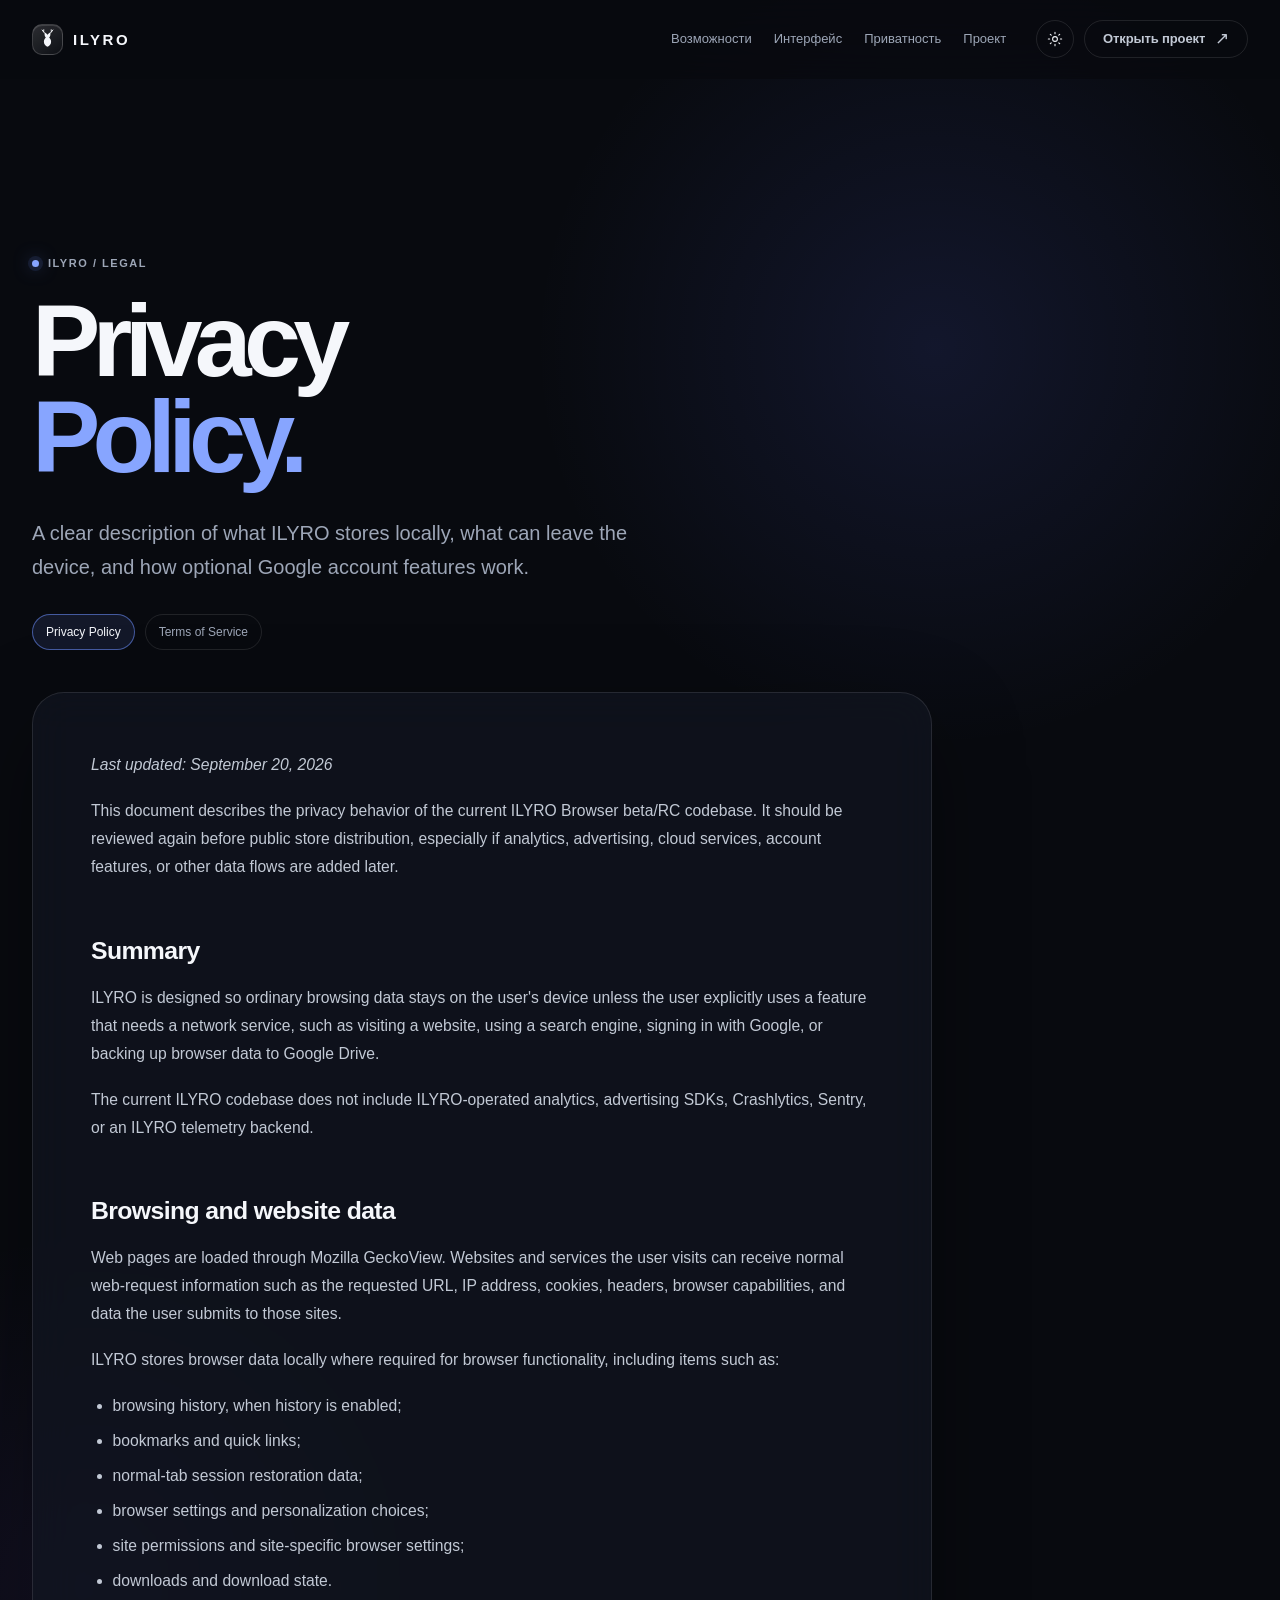
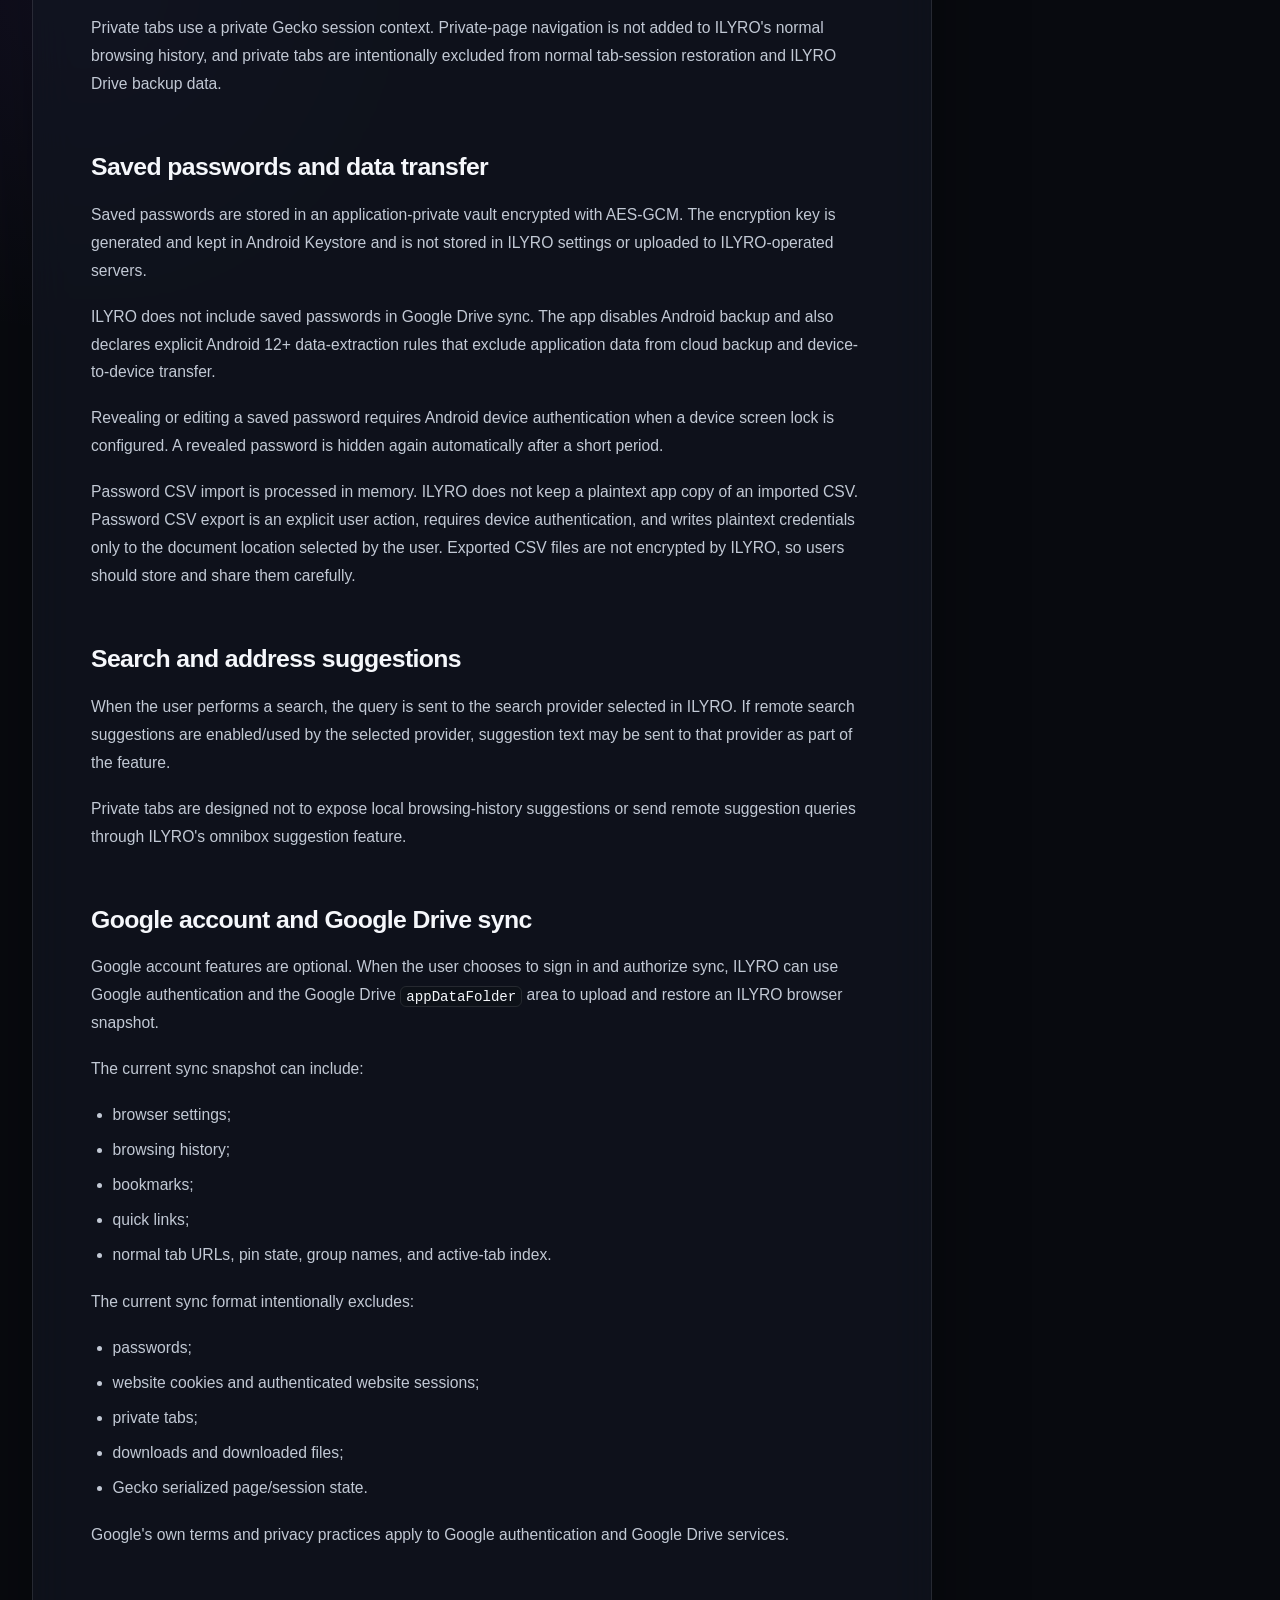
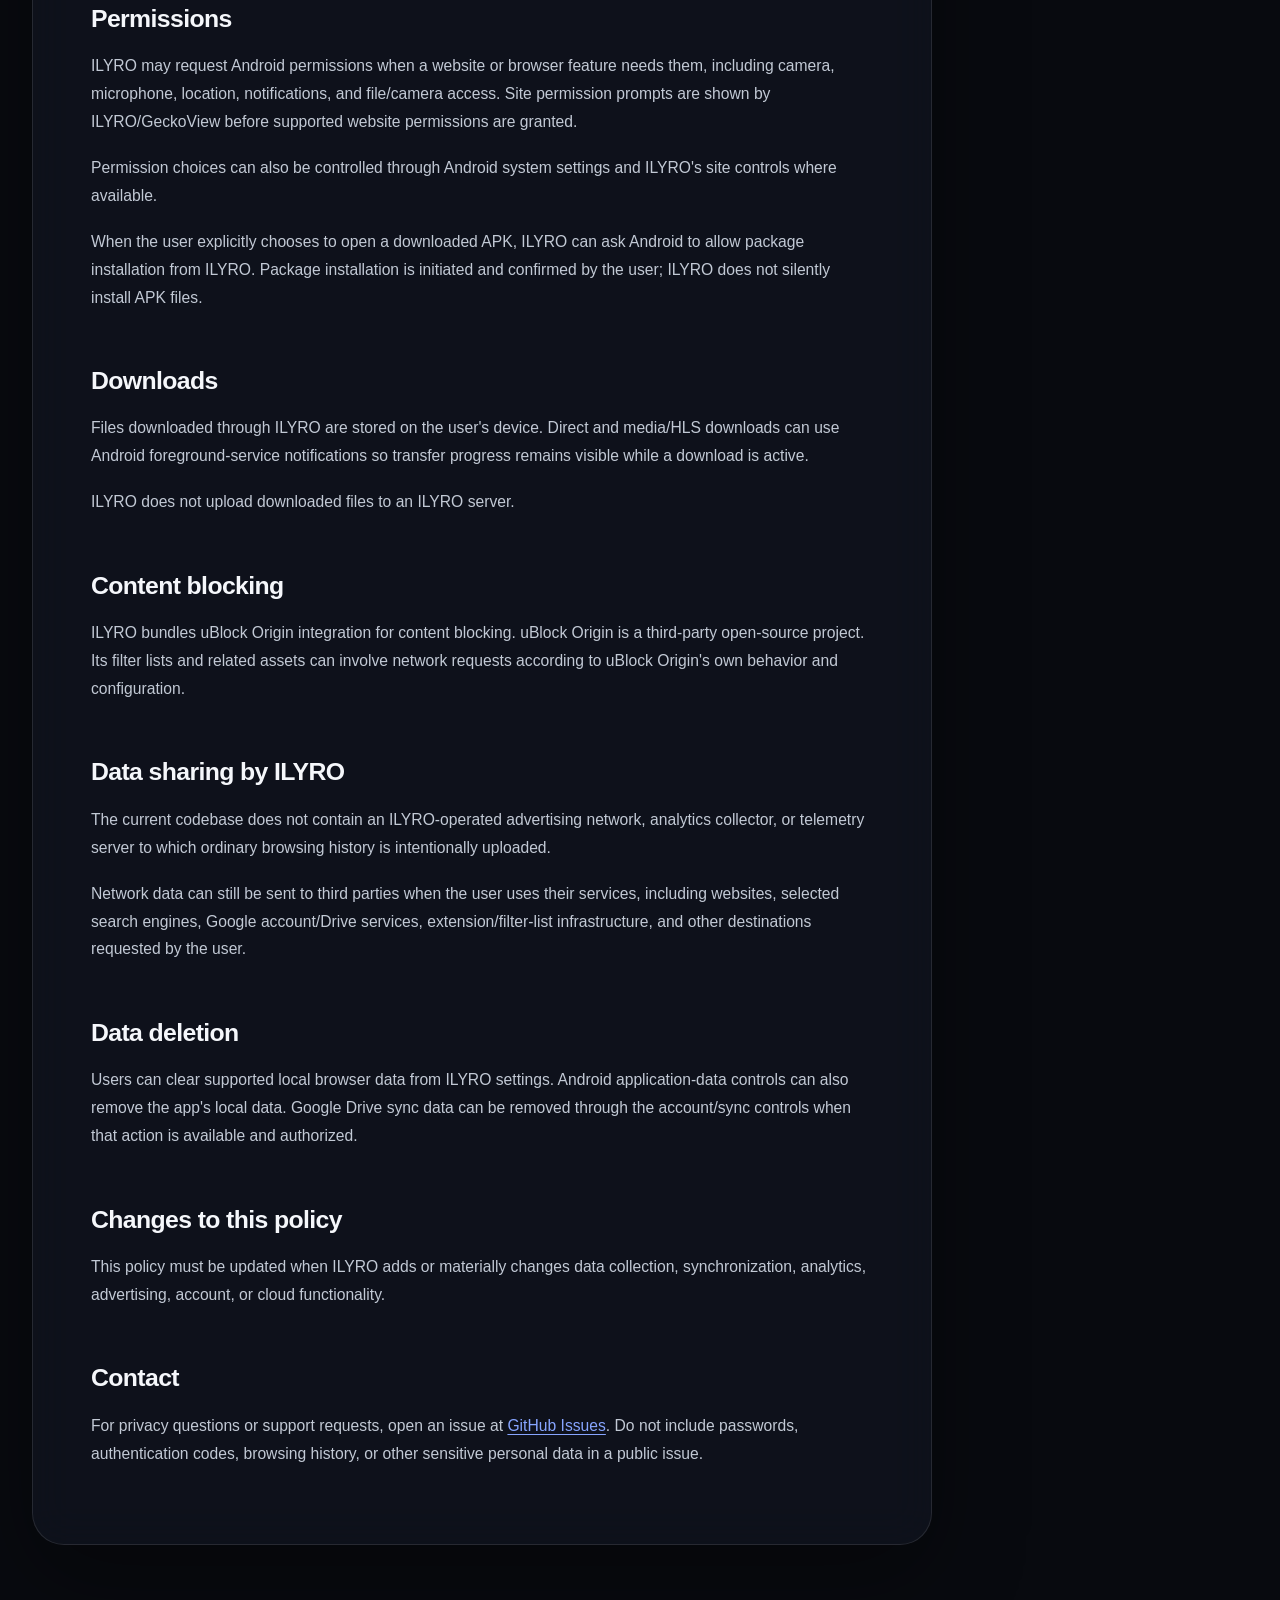
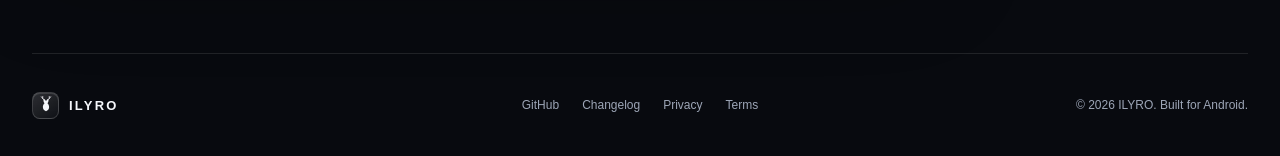
==== docs/privacy.html @ 68c17544 "Refresh site stylesheet cache key" ====
<!doctype html>
<html lang="en">
  <head>
    <meta charset="utf-8" />
    <meta name="viewport" content="width=device-width, initial-scale=1" />
    <meta name="theme-color" content="#080a0f" />
    <meta name="description" content="ILYRO Browser Privacy Policy: how the Android browser handles local data, Google sign-in, Google Drive sync, permissions, and downloads." />
    <title>ILYRO — Privacy Policy</title>
    <link rel="icon" href="favicon.svg" type="image/svg+xml" />
    <link rel="stylesheet" href="styles.css?v=20260920-responsive" />
    <script>document.documentElement.classList.add('js');</script>
  </head>
  <body>
    <div class="site-noise" aria-hidden="true"></div>
    <div class="ambient ambient-one" aria-hidden="true"></div>
    <div class="ambient ambient-two" aria-hidden="true"></div>
    
<header class="site-header" id="top">
  <div class="header-inner">
    <a class="brand" href="index.html#top" aria-label="ILYRO, на главную"><span class="brand-mark" aria-hidden="true"><svg viewBox="0 0 48 48"><path d="M24 38.9c-4.4-1.4-7.5-5.2-7.5-10.1 0-3.6 1.4-6.6 4-8.9-2.7-3.4-3.4-7-1.8-10.7 2.1 1.2 3.9 2.8 5.3 4.9 1.4-2.1 3.2-3.7 5.3-4.9 1.6 3.7.9 7.3-1.8 10.7 2.6 2.3 4 5.3 4 8.9 0 4.9-3.1 8.7-7.5 10.1Z" /><path class="mark-line" d="M20.7 12.7 16 8.4l-3.2-4.2M27.3 12.7 32 8.4l3.2-4.2M16 8.4l.2-4.8M32 8.4l-.2-4.8" /><path class="mark-cut" d="M20.5 25.2c1.1 1.2 2.3 1.8 3.5-1.8" /></svg></span><span class="brand-name">ILYRO</span></a>
    <nav class="main-nav" id="main-nav" aria-label="Основная навигация">
      <a href="index.html#features">Возможности</a>
      <a href="index.html#experience">Интерфейс</a>
      <a href="index.html#privacy">Приватность</a>
      <a href="index.html#download">Проект</a>
    </nav>
    <div class="header-actions">
      <button class="icon-button theme-toggle" id="theme-toggle" type="button" aria-label="Включить светлую тему">
        <svg class="icon icon-sun" viewBox="0 0 24 24" aria-hidden="true"><circle cx="12" cy="12" r="3.6"></circle><path d="M12 2v2M12 20v2M4.93 4.93l1.42 1.42M17.65 17.65l1.42 1.42M2 12h2M20 12h2M4.93 19.07l1.42-1.42M17.65 6.35l1.42-1.42"></path></svg>
        <svg class="icon icon-moon" viewBox="0 0 24 24" aria-hidden="true"><path d="M20.3 15.1A8.6 8.6 0 0 1 8.9 3.7 8.6 8.6 0 1 0 20.3 15.1Z"></path></svg>
      </button>
      <a class="header-cta" href="index.html#download">Открыть проект <span aria-hidden="true">↗</span></a>
      <button class="icon-button menu-toggle" id="menu-toggle" type="button" aria-label="Открыть меню" aria-expanded="false" aria-controls="main-nav"><span></span><span></span></button>
    </div>
  </div>
</header>
    <main class="legal-main">
      <section class="legal-page section-shell reveal is-visible" aria-labelledby="legal-title">
        <div class="eyebrow"><span class="eyebrow-dot"></span> ILYRO / LEGAL</div>
        <h1 id="legal-title">Privacy<br /><span>Policy.</span></h1>
        <p class="legal-lead">A clear description of what ILYRO stores locally, what can leave the device, and how optional Google account features work.</p>
        <div class="legal-switch" aria-label="Legal pages">
          <a class="is-active" href="privacy.html">Privacy Policy</a>
          <a class="" href="terms.html">Terms of Service</a>
        </div>
        <article class="legal-card"><p><em>Last updated: September 20, 2026</em></p>
<p>This document describes the privacy behavior of the current ILYRO Browser beta/RC codebase. It should be reviewed again before public store distribution, especially if analytics, advertising, cloud services, account features, or other data flows are added later.</p>
<h2>Summary</h2>
<p>ILYRO is designed so ordinary browsing data stays on the user's device unless the user explicitly uses a feature that needs a network service, such as visiting a website, using a search engine, signing in with Google, or backing up browser data to Google Drive.</p>
<p>The current ILYRO codebase does not include ILYRO-operated analytics, advertising SDKs, Crashlytics, Sentry, or an ILYRO telemetry backend.</p>
<h2>Browsing and website data</h2>
<p>Web pages are loaded through Mozilla GeckoView. Websites and services the user visits can receive normal web-request information such as the requested URL, IP address, cookies, headers, browser capabilities, and data the user submits to those sites.</p>
<p>ILYRO stores browser data locally where required for browser functionality, including items such as:</p>
<ul><li>browsing history, when history is enabled;</li><li>bookmarks and quick links;</li><li>normal-tab session restoration data;</li><li>browser settings and personalization choices;</li><li>site permissions and site-specific browser settings;</li><li>downloads and download state.</li></ul>
<p>Private tabs use a private Gecko session context. Private-page navigation is not added to ILYRO's normal browsing history, and private tabs are intentionally excluded from normal tab-session restoration and ILYRO Drive backup data.</p>
<h2>Saved passwords and data transfer</h2>
<p>Saved passwords are stored in an application-private vault encrypted with AES-GCM. The encryption key is generated and kept in Android Keystore and is not stored in ILYRO settings or uploaded to ILYRO-operated servers.</p>
<p>ILYRO does not include saved passwords in Google Drive sync. The app disables Android backup and also declares explicit Android 12+ data-extraction rules that exclude application data from cloud backup and device-to-device transfer.</p>
<p>Revealing or editing a saved password requires Android device authentication when a device screen lock is configured. A revealed password is hidden again automatically after a short period.</p>
<p>Password CSV import is processed in memory. ILYRO does not keep a plaintext app copy of an imported CSV. Password CSV export is an explicit user action, requires device authentication, and writes plaintext credentials only to the document location selected by the user. Exported CSV files are not encrypted by ILYRO, so users should store and share them carefully.</p>
<h2>Search and address suggestions</h2>
<p>When the user performs a search, the query is sent to the search provider selected in ILYRO. If remote search suggestions are enabled/used by the selected provider, suggestion text may be sent to that provider as part of the feature.</p>
<p>Private tabs are designed not to expose local browsing-history suggestions or send remote suggestion queries through ILYRO's omnibox suggestion feature.</p>
<h2>Google account and Google Drive sync</h2>
<p>Google account features are optional. When the user chooses to sign in and authorize sync, ILYRO can use Google authentication and the Google Drive <code>appDataFolder</code> area to upload and restore an ILYRO browser snapshot.</p>
<p>The current sync snapshot can include:</p>
<ul><li>browser settings;</li><li>browsing history;</li><li>bookmarks;</li><li>quick links;</li><li>normal tab URLs, pin state, group names, and active-tab index.</li></ul>
<p>The current sync format intentionally excludes:</p>
<ul><li>passwords;</li><li>website cookies and authenticated website sessions;</li><li>private tabs;</li><li>downloads and downloaded files;</li><li>Gecko serialized page/session state.</li></ul>
<p>Google's own terms and privacy practices apply to Google authentication and Google Drive services.</p>
<h2>Permissions</h2>
<p>ILYRO may request Android permissions when a website or browser feature needs them, including camera, microphone, location, notifications, and file/camera access. Site permission prompts are shown by ILYRO/GeckoView before supported website permissions are granted.</p>
<p>Permission choices can also be controlled through Android system settings and ILYRO's site controls where available.</p>
<p>When the user explicitly chooses to open a downloaded APK, ILYRO can ask Android to allow package installation from ILYRO. Package installation is initiated and confirmed by the user; ILYRO does not silently install APK files.</p>
<h2>Downloads</h2>
<p>Files downloaded through ILYRO are stored on the user's device. Direct and media/HLS downloads can use Android foreground-service notifications so transfer progress remains visible while a download is active.</p>
<p>ILYRO does not upload downloaded files to an ILYRO server.</p>
<h2>Content blocking</h2>
<p>ILYRO bundles uBlock Origin integration for content blocking. uBlock Origin is a third-party open-source project. Its filter lists and related assets can involve network requests according to uBlock Origin's own behavior and configuration.</p>
<h2>Data sharing by ILYRO</h2>
<p>The current codebase does not contain an ILYRO-operated advertising network, analytics collector, or telemetry server to which ordinary browsing history is intentionally uploaded.</p>
<p>Network data can still be sent to third parties when the user uses their services, including websites, selected search engines, Google account/Drive services, extension/filter-list infrastructure, and other destinations requested by the user.</p>
<h2>Data deletion</h2>
<p>Users can clear supported local browser data from ILYRO settings. Android application-data controls can also remove the app's local data. Google Drive sync data can be removed through the account/sync controls when that action is available and authorized.</p>
<h2>Changes to this policy</h2>
<p>This policy must be updated when ILYRO adds or materially changes data collection, synchronization, analytics, advertising, account, or cloud functionality.</p>
<h2>Contact</h2>
<p>For privacy questions or support requests, open an issue at <a href="https://github.com/germ85402-ops/ilyro-browser/issues" target="_blank" rel="noreferrer">GitHub Issues</a>. Do not include passwords, authentication codes, browsing history, or other sensitive personal data in a public issue.</p></article>
      </section>
    </main>
    
<footer class="site-footer section-shell">
  <a class="brand footer-brand" href="index.html#top" aria-label="ILYRO, наверх"><span class="brand-mark" aria-hidden="true"><svg viewBox="0 0 48 48"><path d="M24 38.9c-4.4-1.4-7.5-5.2-7.5-10.1 0-3.6 1.4-6.6 4-8.9-2.7-3.4-3.4-7-1.8-10.7 2.1 1.2 3.9 2.8 5.3 4.9 1.4-2.1 3.2-3.7 5.3-4.9 1.6 3.7.9 7.3-1.8 10.7 2.6 2.3 4 5.3 4 8.9 0 4.9-3.1 8.7-7.5 10.1Z" /><path class="mark-line" d="M20.7 12.7 16 8.4l-3.2-4.2M27.3 12.7 32 8.4l3.2-4.2M16 8.4l.2-4.8M32 8.4l-.2-4.8" /><path class="mark-cut" d="M20.5 25.2c1.1 1.2 2.3 1.8 3.5-1.8" /></svg></span><span class="brand-name">ILYRO</span></a>
  <div class="footer-links"><a href="https://github.com/germ85402-ops/ilyro-browser" target="_blank" rel="noreferrer">GitHub</a><a href="https://github.com/germ85402-ops/ilyro-browser/blob/main/CHANGELOG.md" target="_blank" rel="noreferrer">Changelog</a><a href="privacy.html">Privacy</a><a href="terms.html">Terms</a></div>
  <div class="footer-copy">© <span id="year"></span> ILYRO. Built for Android.</div>
</footer>
    <script src="script.js"></script>
  </body>
</html>
---- docs/styles.css ----
:root {
  color-scheme: dark;
  --bg: #080a0f;
  --bg-soft: #0d1118;
  --surface: rgba(17, 22, 32, 0.78);
  --surface-strong: #121824;
  --surface-light: #f4f6fa;
  --line: rgba(255, 255, 255, 0.1);
  --line-strong: rgba(255, 255, 255, 0.17);
  --text: #f5f7fb;
  --muted: #9da6b7;
  --muted-strong: #c2c9d5;
  --blue: #6e91ff;
  --blue-bright: #87a5ff;
  --purple: #a78bfa;
  --pink: #ef8db6;
  --cyan: #66d8e7;
  --yellow: #e7c87b;
  --radius-xl: 32px;
  --radius-lg: 24px;
  --radius-md: 16px;
  --shadow: 0 32px 90px rgba(0, 0, 0, 0.34);
  --max-width: 1216px;
}

:root[data-theme='light'] {
  color-scheme: light;
  --bg: #f5f7fb;
  --bg-soft: #edf1f7;
  --surface: rgba(255, 255, 255, 0.72);
  --surface-strong: #ffffff;
  --surface-light: #0e1420;
  --line: rgba(13, 21, 36, 0.11);
  --line-strong: rgba(13, 21, 36, 0.18);
  --text: #101521;
  --muted: #5f697a;
  --muted-strong: #3e4859;
  --blue: #4d6fe5;
  --blue-bright: #3e5fd2;
  --purple: #8059df;
  --pink: #ce568c;
  --cyan: #2a9eae;
  --yellow: #ad7b1b;
  --shadow: 0 32px 80px rgba(38, 51, 77, 0.14);
}

* {
  box-sizing: border-box;
}

html {
  scroll-behavior: smooth;
  background: var(--bg);
}

body {
  min-width: 320px;
  margin: 0;
  overflow-x: hidden;
  background:
    radial-gradient(circle at 73% 7%, rgba(94, 113, 255, 0.12), transparent 25rem),
    radial-gradient(circle at 6% 32%, rgba(136, 88, 243, 0.08), transparent 22rem),
    var(--bg);
  color: var(--text);
  font-family: Inter, ui-sans-serif, -apple-system, BlinkMacSystemFont, "Segoe UI", sans-serif;
  font-size: 16px;
  line-height: 1.55;
  transition: background 260ms ease, color 260ms ease;
}

body::selection {
  background: rgba(110, 145, 255, 0.35);
}

a {
  color: inherit;
  text-decoration: none;
}

button,
a {
  -webkit-tap-highlight-color: transparent;
}

button {
  color: inherit;
  font: inherit;
}

.site-noise {
  position: fixed;
  z-index: 10;
  inset: 0;
  pointer-events: none;
  opacity: 0.035;
  background-image: url("data:image/svg+xml,%3Csvg viewBox='0 0 180 180' xmlns='http://www.w3.org/2000/svg'%3E%3Cfilter id='n'%3E%3CfeTurbulence type='fractalNoise' baseFrequency='.9' numOctaves='3' stitchTiles='stitch'/%3E%3C/filter%3E%3Crect width='100%25' height='100%25' filter='url(%23n)' opacity='.5'/%3E%3C/svg%3E");
  mix-blend-mode: soft-light;
}

.ambient {
  position: absolute;
  z-index: -1;
  width: 30rem;
  height: 30rem;
  pointer-events: none;
  border-radius: 50%;
  filter: blur(70px);
  opacity: 0.16;
}

.ambient-one {
  top: 21rem;
  left: 0;
  background: #536dff;
}

.ambient-two {
  top: 112rem;
  right: 0;
  background: #b15fff;
}

@media (max-width: 620px) {
  .ambient {
    width: min(30rem, 100vw);
    height: min(30rem, 100vw);
  }
}

.section-shell {
  width: min(calc(100% - 48px), var(--max-width));
  margin-right: auto;
  margin-left: auto;
}

.site-header {
  position: sticky;
  z-index: 20;
  top: 0;
  border-bottom: 1px solid transparent;
  background: color-mix(in srgb, var(--bg) 76%, transparent);
  backdrop-filter: blur(20px);
  transition: border-color 200ms ease, background 200ms ease;
}

.site-header.is-scrolled {
  border-color: var(--line);
}

.header-inner {
  display: flex;
  min-height: 78px;
  align-items: center;
  justify-content: space-between;
  gap: 22px;
  width: min(calc(100% - 48px), var(--max-width));
  margin: 0 auto;
}

.brand {
  display: inline-flex;
  align-items: center;
  gap: 10px;
  flex-shrink: 0;
  font-size: 15px;
  font-weight: 800;
  letter-spacing: 0.17em;
}

.brand-mark {
  display: grid;
  width: 31px;
  height: 31px;
  place-items: center;
  border: 1px solid var(--line-strong);
  border-radius: 10px;
  background: linear-gradient(145deg, rgba(255,255,255,0.15), rgba(255,255,255,0.03));
  color: var(--text);
  box-shadow: inset 0 1px 0 rgba(255,255,255,0.12);
}

.brand-mark svg {
  width: 23px;
  height: 23px;
  overflow: visible;
  fill: currentColor;
}

.brand-mark .mark-line,
.brand-mark .mark-cut {
  fill: none;
  stroke: currentColor;
  stroke-linecap: round;
  stroke-linejoin: round;
  stroke-width: 1.9;
}

.brand-mark .mark-cut {
  stroke-width: 1.25;
}

.brand-name {
  line-height: 1;
}

.main-nav {
  display: flex;
  align-items: center;
  gap: 30px;
  margin-left: auto;
  margin-right: 20px;
  color: var(--muted);
  font-size: 14px;
}

.main-nav a {
  position: relative;
  padding: 8px 0;
  transition: color 180ms ease;
}

.main-nav a::after {
  position: absolute;
  right: 0;
  bottom: 1px;
  left: 0;
  height: 1px;
  background: var(--text);
  content: "";
  transform: scaleX(0);
  transform-origin: right;
  transition: transform 180ms ease;
}

.main-nav a:hover,
.main-nav a:focus-visible {
  color: var(--text);
}

.main-nav a:hover::after,
.main-nav a:focus-visible::after {
  transform: scaleX(1);
  transform-origin: left;
}

.header-actions {
  display: flex;
  align-items: center;
  gap: 10px;
}

.icon-button {
  display: grid;
  width: 38px;
  height: 38px;
  padding: 0;
  place-items: center;
  border: 1px solid var(--line);
  border-radius: 50%;
  background: transparent;
  cursor: pointer;
  transition: border-color 180ms ease, background 180ms ease, transform 180ms ease;
}

.icon-button:hover,
.icon-button:focus-visible {
  border-color: var(--line-strong);
  background: var(--surface);
  transform: translateY(-1px);
}

.icon {
  width: 16px;
  height: 16px;
  fill: none;
  stroke: currentColor;
  stroke-linecap: round;
  stroke-linejoin: round;
  stroke-width: 1.6;
}

.icon-moon {
  display: none;
  fill: currentColor;
  stroke: none;
}

:root[data-theme='light'] .icon-sun {
  display: none;
}

:root[data-theme='light'] .icon-moon {
  display: block;
}

.header-cta,
.button {
  display: inline-flex;
  min-height: 43px;
  align-items: center;
  justify-content: center;
  gap: 10px;
  border: 1px solid transparent;
  border-radius: 999px;
  padding: 0 18px;
  font-size: 14px;
  font-weight: 650;
  letter-spacing: -0.01em;
  transition: transform 180ms ease, border-color 180ms ease, background 180ms ease, box-shadow 180ms ease;
}

.header-cta {
  min-height: 38px;
  border-color: var(--line);
  color: var(--muted-strong);
  font-size: 13px;
}

.header-cta span,
.button span {
  font-size: 17px;
  font-weight: 400;
  line-height: 0;
}

.header-cta:hover,
.header-cta:focus-visible {
  border-color: var(--line-strong);
  color: var(--text);
  transform: translateY(-1px);
}

.menu-toggle {
  display: none;
  position: relative;
  border-radius: 11px;
}

.menu-toggle span {
  position: absolute;
  width: 15px;
  height: 1px;
  background: currentColor;
  transition: transform 180ms ease;
}

.menu-toggle span:first-child {
  transform: translateY(-3px);
}

.menu-toggle span:last-child {
  transform: translateY(3px);
}

.menu-toggle[aria-expanded='true'] span:first-child {
  transform: rotate(45deg);
}

.menu-toggle[aria-expanded='true'] span:last-child {
  transform: rotate(-45deg);
}

.hero {
  display: grid;
  min-height: 705px;
  grid-template-columns: minmax(0, 0.85fr) minmax(560px, 1.15fr);
  align-items: center;
  gap: 28px;
  padding-top: 76px;
  padding-bottom: 76px;
}

.hero-copy {
  position: relative;
  z-index: 2;
  padding-bottom: 12px;
}

.eyebrow {
  display: flex;
  align-items: center;
  gap: 9px;
  margin-bottom: 23px;
  color: var(--muted);
  font-size: 11px;
  font-weight: 700;
  letter-spacing: 0.14em;
  line-height: 1.2;
  text-transform: uppercase;
}

.eyebrow-dot {
  display: inline-block;
  width: 7px;
  height: 7px;
  border-radius: 50%;
  background: var(--blue-bright);
  box-shadow: 0 0 0 4px rgba(110, 145, 255, 0.11), 0 0 18px rgba(110, 145, 255, 0.7);
}

.hero h1,
.section-heading h2,
.experience-copy h2,
.privacy-copy h2,
.project-section h2 {
  margin: 0;
  letter-spacing: -0.065em;
  font-weight: 650;
}

.hero h1 {
  max-width: 600px;
  font-size: clamp(4rem, 7vw, 6.55rem);
  line-height: 0.95;
}

.hero h1 span,
.section-heading h2 span,
.experience-copy h2 span,
.privacy-copy h2 span,
.project-section h2 span {
  background: linear-gradient(100deg, var(--blue-bright), var(--purple) 52%, var(--pink));
  -webkit-background-clip: text;
  background-clip: text;
  color: transparent;
}

.hero-lead {
  max-width: 510px;
  margin: 28px 0 0;
  color: var(--muted);
  font-size: 18px;
  line-height: 1.65;
}

.hero-actions,
.project-actions {
  display: flex;
  flex-wrap: wrap;
  align-items: center;
  gap: 11px;
  margin-top: 32px;
}

.button-primary {
  background: var(--text);
  color: var(--bg);
  box-shadow: 0 10px 28px rgba(0, 0, 0, 0.22);
}

.button-primary:hover,
.button-primary:focus-visible {
  box-shadow: 0 14px 36px rgba(110, 145, 255, 0.24);
  transform: translateY(-2px);
}

.button-quiet,
.button-outline {
  border-color: var(--line);
  color: var(--muted-strong);
}

.button-quiet:hover,
.button-quiet:focus-visible,
.button-outline:hover,
.button-outline:focus-visible {
  border-color: var(--line-strong);
  background: var(--surface);
  color: var(--text);
  transform: translateY(-2px);
}

.hero-meta {
  display: flex;
  flex-wrap: wrap;
  gap: 13px 18px;
  margin-top: 42px;
  color: var(--muted);
  font-size: 12px;
}

.hero-meta span {
  display: inline-flex;
  align-items: center;
  gap: 7px;
}

.hero-meta i {
  display: inline-block;
  width: 5px;
  height: 5px;
  border-radius: 50%;
  background: #6ed6ac;
  box-shadow: 0 0 10px rgba(110, 214, 172, 0.8);
}

.hero-visual {
  position: relative;
  min-height: 565px;
  align-self: stretch;
  display: grid;
  place-items: center;
}

.hero-glow {
  position: absolute;
  width: 20rem;
  height: 20rem;
  border-radius: 50%;
  filter: blur(46px);
  opacity: 0.22;
}

.hero-glow-left {
  top: 26%;
  left: 4%;
  background: #5d6bff;
}

.hero-glow-right {
  right: 2%;
  bottom: 12%;
  background: #bd67dc;
}

.browser-device {
  position: relative;
  z-index: 2;
  width: min(100%, 635px);
  overflow: hidden;
  border: 1px solid rgba(255,255,255,0.19);
  border-radius: 29px;
  background: #101620;
  box-shadow: 0 45px 90px rgba(0, 0, 0, 0.39), 0 0 0 8px rgba(255, 255, 255, 0.025);
  transform: perspective(1400px) rotateY(-7deg) rotateX(3deg) rotateZ(1deg);
  transition: transform 500ms cubic-bezier(.2,.8,.2,1), box-shadow 500ms ease;
}

.browser-device:hover {
  box-shadow: 0 55px 110px rgba(0, 0, 0, 0.48), 0 0 0 8px rgba(255, 255, 255, 0.035);
  transform: perspective(1400px) rotateY(-2deg) rotateX(1deg) rotateZ(0deg) translateY(-5px);
}

.device-topline {
  display: flex;
  height: 34px;
  align-items: center;
  justify-content: space-between;
  padding: 0 16px;
  border-bottom: 1px solid rgba(255,255,255,0.06);
  color: #667386;
  font-size: 8px;
  letter-spacing: 0.13em;
}

.window-dots {
  display: flex;
  gap: 5px;
}

.window-dots span {
  width: 5px;
  height: 5px;
  border-radius: 50%;
  background: #3e4858;
}

.device-label {
  margin-left: 20px;
}

.device-signal {
  color: #6ed6ac;
  letter-spacing: 0.04em;
}

.browser-tabs {
  display: flex;
  height: 42px;
  align-items: end;
  gap: 5px;
  padding: 0 12px;
  background: #0c1118;
}

.browser-tab,
.browser-tab-add {
  border: 0;
  cursor: pointer;
}

.browser-tab {
  display: inline-flex;
  min-width: 135px;
  height: 31px;
  align-items: center;
  gap: 8px;
  border-radius: 8px 8px 0 0;
  padding: 0 10px;
  background: transparent;
  color: #657084;
  font-size: 10px;
  text-align: left;
  transition: color 180ms ease, background 180ms ease;
}

.browser-tab.is-active {
  background: #17202e;
  color: #dce3ee;
}

.browser-tab:hover {
  color: #f3f5f8;
}

.browser-tab b {
  margin-left: auto;
  color: #697486;
  font-weight: 400;
  font-size: 14px;
}

.tab-favicon {
  display: grid;
  width: 16px;
  height: 16px;
  place-items: center;
  border-radius: 5px;
  background: #eef1f6;
  color: #182233;
  font-size: 8px;
  font-weight: 800;
}

.tab-favicon-blue {
  background: #6e91ff;
  color: #101620;
}

.browser-tab-add {
  width: 28px;
  height: 31px;
  background: transparent;
  color: #7c8797;
  font-size: 18px;
}

.browser-toolbar {
  display: flex;
  height: 51px;
  align-items: center;
  gap: 7px;
  padding: 0 13px;
  border-top: 1px solid rgba(255,255,255,0.05);
  background: #141c28;
}

.toolbar-icon {
  min-width: 23px;
  border: 0;
  background: transparent;
  color: #b8c2d0;
  cursor: pointer;
  font-size: 21px;
  line-height: 1;
}

.toolbar-icon-muted {
  color: #536072;
}

.omnibox {
  display: flex;
  height: 30px;
  flex: 1;
  align-items: center;
  gap: 7px;
  border: 1px solid rgba(255,255,255,0.08);
  border-radius: 8px;
  padding: 0 9px;
  background: #0c121b;
  color: #b5bfcc;
  font-size: 10px;
}

.lock-icon {
  color: #6ed6ac;
  font-size: 15px;
  transform: rotate(-30deg);
}

.omnibox-star {
  margin-left: auto;
  color: #607086;
  font-size: 15px;
}

.browser-page {
  position: relative;
  min-height: 404px;
  overflow: hidden;
  background:
    radial-gradient(circle at 78% 30%, rgba(108, 136, 255, 0.21), transparent 12rem),
    radial-gradient(circle at 20% 95%, rgba(173, 93, 237, 0.14), transparent 14rem),
    linear-gradient(145deg, #161f2d, #0e151f 62%, #131828);
}

.page-orbit {
  position: absolute;
  border: 1px solid rgba(153, 170, 255, 0.12);
  border-radius: 50%;
  transform: rotate(-20deg);
}

.page-orbit-one {
  top: -12rem;
  right: -4rem;
  width: 32rem;
  height: 32rem;
}

.page-orbit-two {
  top: -8rem;
  right: -2rem;
  width: 24rem;
  height: 24rem;
  border-color: rgba(239, 141, 182, 0.13);
}

.page-topline,
.browser-bottomline {
  position: relative;
  z-index: 1;
  display: flex;
  align-items: center;
  justify-content: space-between;
  padding: 22px 28px;
  color: #738095;
  font-size: 8px;
  letter-spacing: 0.14em;
}

.private-label {
  display: inline-flex;
  align-items: center;
  gap: 6px;
  color: #9aa8ff;
}

.private-label i {
  width: 5px;
  height: 5px;
  border-radius: 50%;
  background: #8ba3ff;
  box-shadow: 0 0 10px #8ba3ff;
}

.page-content {
  position: relative;
  z-index: 1;
  max-width: 470px;
  padding: 64px 30px 44px;
}

.page-kicker {
  color: #8ca3ff;
  font-size: 8px;
  font-weight: 700;
  letter-spacing: 0.18em;
}

.page-content h2 {
  margin: 17px 0 14px;
  color: #f3f6fa;
  font-size: clamp(32px, 4.5vw, 51px);
  font-weight: 580;
  letter-spacing: -0.07em;
  line-height: 0.99;
}

.page-content h2 em {
  background: linear-gradient(105deg, #a7baff, #cd8eff 65%, #ed9fc6);
  -webkit-background-clip: text;
  background-clip: text;
  color: transparent;
  font-style: normal;
}

.page-content p {
  max-width: 280px;
  margin: 0;
  color: #8894a7;
  font-size: 12px;
  line-height: 1.65;
}

.mockup-cards {
  display: flex;
  gap: 8px;
  margin-top: 32px;
}

.mockup-card {
  display: grid;
  min-width: 126px;
  grid-template-columns: auto 1fr;
  gap: 2px 7px;
  border: 1px solid rgba(255,255,255,0.08);
  border-radius: 9px;
  padding: 9px;
  background: rgba(255,255,255,0.045);
  color: #8390a4;
  font-size: 9px;
}

.mockup-card strong {
  grid-column: 2;
  color: #e0e6f0;
  font-size: 11px;
  font-weight: 650;
}

.mockup-card-icon {
  grid-row: span 2;
  color: #82a0ff;
  font-size: 16px;
}

.icon-purple {
  color: #d18dff;
}

.mockup-card-main {
  border-color: rgba(119, 151, 255, 0.23);
  background: rgba(109, 142, 255, 0.1);
}

.browser-bottomline {
  padding-top: 15px;
  padding-bottom: 17px;
  border-top: 1px solid rgba(255,255,255,0.06);
  color: #647186;
  letter-spacing: 0.05em;
}

.floating-card {
  position: absolute;
  z-index: 3;
  display: flex;
  align-items: center;
  gap: 9px;
  border: 1px solid var(--line-strong);
  border-radius: 14px;
  padding: 10px 12px;
  background: color-mix(in srgb, var(--surface-strong) 82%, transparent);
  box-shadow: 0 18px 40px rgba(0,0,0,0.25);
  backdrop-filter: blur(16px);
}

.floating-shield {
  right: -4px;
  bottom: 92px;
  animation: float-card 5s ease-in-out infinite;
}

.floating-tabs {
  top: 76px;
  left: -21px;
  animation: float-card 5.5s ease-in-out -1.2s infinite;
}

.floating-icon,
.floating-number {
  display: grid;
  width: 27px;
  height: 27px;
  place-items: center;
  border-radius: 9px;
  background: rgba(110,145,255,0.15);
  color: #9eafff;
  font-size: 14px;
}

.floating-number {
  background: rgba(239,141,182,0.14);
  color: #efa9c7;
  font-size: 10px;
  font-weight: 700;
}

.floating-card div {
  display: grid;
  gap: 1px;
}

.floating-card strong {
  color: var(--text);
  font-size: 11px;
  font-weight: 650;
  white-space: nowrap;
}

.floating-card small {
  color: var(--muted);
  font-size: 9px;
  white-space: nowrap;
}

.status-pill {
  margin-left: 6px;
  color: #6ed6ac;
  font-size: 8px;
  font-weight: 800;
  letter-spacing: 0.12em;
}

@keyframes float-card {
  0%, 100% { transform: translateY(0); }
  50% { transform: translateY(-8px); }
}

.signal-band {
  display: flex;
  min-height: 93px;
  align-items: center;
  justify-content: space-between;
  gap: 25px;
  border-top: 1px solid var(--line);
  border-bottom: 1px solid var(--line);
}

.signal-title {
  color: var(--muted);
  font-size: 12px;
  letter-spacing: 0.08em;
  text-transform: uppercase;
}

.signal-items {
  display: flex;
  flex: 1;
  justify-content: flex-end;
  gap: clamp(22px, 4vw, 68px);
}

.signal-items span {
  display: grid;
  gap: 3px;
}

.signal-items b {
  color: var(--muted-strong);
  font-size: 10px;
  font-weight: 750;
  letter-spacing: 0.12em;
}

.signal-items small {
  color: var(--muted);
  font-size: 11px;
}

.content-section {
  padding-top: 152px;
  padding-bottom: 152px;
}

.section-heading {
  display: flex;
  align-items: end;
  justify-content: space-between;
  gap: 50px;
  margin-bottom: 57px;
}

.section-heading .eyebrow {
  margin-bottom: 18px;
}

.section-heading h2,
.experience-copy h2,
.privacy-copy h2 {
  font-size: clamp(2.8rem, 5vw, 4.7rem);
  line-height: 0.98;
}

.section-heading > p {
  max-width: 370px;
  margin: 0 0 3px;
  color: var(--muted);
  font-size: 16px;
  line-height: 1.65;
}

.feature-grid {
  display: grid;
  grid-template-columns: repeat(3, minmax(0, 1fr));
  gap: 12px;
}

.feature-card {
  position: relative;
  min-height: 324px;
  overflow: hidden;
  border: 1px solid var(--line);
  border-radius: var(--radius-lg);
  padding: 28px;
  background: linear-gradient(145deg, color-mix(in srgb, var(--surface) 82%, transparent), color-mix(in srgb, var(--surface) 42%, transparent));
  transition: transform 260ms ease, border-color 260ms ease, background 260ms ease;
}

.feature-card:hover {
  border-color: var(--line-strong);
  background: linear-gradient(145deg, color-mix(in srgb, var(--surface) 96%, transparent), color-mix(in srgb, var(--surface) 55%, transparent));
  transform: translateY(-5px);
}

.feature-card-wide {
  grid-column: span 2;
}

.feature-card-dark {
  border-color: rgba(126, 150, 255, 0.18);
  background: linear-gradient(145deg, #151c31, #101522);
}

.feature-number {
  position: absolute;
  top: 29px;
  right: 28px;
  color: var(--muted);
  font-size: 10px;
  font-weight: 700;
  letter-spacing: 0.13em;
}

.feature-icon {
  display: grid;
  width: 41px;
  height: 41px;
  place-items: center;
  margin-bottom: 38px;
  border-radius: 13px;
  font-size: 20px;
}

.feature-icon-blue { background: rgba(110, 145, 255, 0.14); color: #8da7ff; }
.feature-icon-purple { background: rgba(167, 139, 250, 0.14); color: #c2aaff; }
.feature-icon-pink { background: rgba(239, 141, 182, 0.13); color: #f0a6c5; }
.feature-icon-white { background: rgba(255,255,255,0.12); color: #f4f7ff; }
.feature-icon-cyan { background: rgba(102,216,231,0.13); color: #78deea; }
.feature-icon-yellow { background: rgba(231,200,123,0.13); color: #e7c87b; }

.feature-card h3 {
  margin: 0 0 9px;
  color: var(--text);
  font-size: 20px;
  font-weight: 620;
  letter-spacing: -0.04em;
}

.feature-card p {
  max-width: 420px;
  margin: 0;
  color: var(--muted);
  font-size: 14px;
  line-height: 1.62;
}

.feature-visual {
  position: absolute;
  right: 34px;
  bottom: 31px;
}

.engine-visual {
  width: 235px;
  height: 80px;
  opacity: 0.86;
}

.engine-line {
  position: absolute;
  right: 0;
  height: 1px;
  background: linear-gradient(90deg, transparent, rgba(135,165,255,0.6));
  transform-origin: right;
}

.line-one { top: 13px; width: 205px; transform: rotate(13deg); }
.line-two { top: 41px; width: 235px; transform: rotate(-4deg); }
.line-three { top: 66px; width: 180px; transform: rotate(-18deg); }

.engine-core {
  position: absolute;
  right: 77px;
  bottom: 22px;
  color: #8da7ff;
  font-size: 10px;
  font-weight: 750;
  letter-spacing: 0.18em;
}

.mini-stat {
  position: absolute;
  right: 28px;
  bottom: 28px;
  display: grid;
  gap: 2px;
  text-align: right;
}

.mini-stat strong {
  color: #c9bcff;
  font-size: 24px;
  font-weight: 620;
  letter-spacing: -0.05em;
}

.mini-stat span {
  color: var(--muted);
  font-size: 10px;
}

.tab-stack {
  position: absolute;
  right: 28px;
  bottom: 30px;
  display: grid;
  width: 138px;
  gap: 4px;
}

.tab-stack span {
  display: block;
  border: 1px solid var(--line);
  border-radius: 7px;
  padding: 6px 8px;
  background: var(--surface);
  color: var(--muted);
  font-size: 10px;
}

.tab-stack span:first-child {
  border-color: rgba(239,141,182,0.28);
  color: #f1afc9;
  transform: translateX(-14px);
}

.tab-stack span:last-child {
  transform: translateX(14px);
}

.play-orbit {
  position: absolute;
  right: 31px;
  bottom: 27px;
  display: grid;
  width: 83px;
  height: 83px;
  place-items: center;
  border: 1px solid rgba(139, 163, 255, 0.45);
  border-radius: 50%;
  color: #a6b8ff;
  font-size: 18px;
  box-shadow: 0 0 0 11px rgba(139, 163, 255, 0.06), 0 0 0 22px rgba(139, 163, 255, 0.035);
}

.download-progress {
  position: absolute;
  right: 31px;
  bottom: 44px;
  width: 220px;
  height: 5px;
  border-radius: 99px;
  background: rgba(102,216,231,0.12);
}

.download-progress span {
  display: block;
  width: 78%;
  height: 100%;
  border-radius: inherit;
  background: linear-gradient(90deg, #5eb9d6, #86e0e5);
  box-shadow: 0 0 15px rgba(102,216,231,0.4);
}

.download-progress em {
  position: absolute;
  right: 0;
  bottom: 14px;
  color: #8be2e6;
  font-size: 10px;
  font-style: normal;
}

.theme-dots {
  position: absolute;
  right: 28px;
  bottom: 37px;
  display: flex;
  gap: 8px;
}

.theme-dots span {
  display: block;
  width: 20px;
  height: 20px;
  border: 2px solid rgba(255,255,255,0.12);
  border-radius: 50%;
}

.theme-dots span:nth-child(1) { background: #101722; }
.theme-dots span:nth-child(2) { background: #7e9dff; }
.theme-dots span:nth-child(3) { background: #c793f4; }
.theme-dots span:nth-child(4) { background: #ef9ebd; }

.experience-section {
  display: grid;
  grid-template-columns: minmax(0, 1.12fr) minmax(350px, 0.88fr);
  align-items: center;
  gap: clamp(54px, 8vw, 120px);
  padding-top: 30px;
  padding-bottom: 150px;
}

.experience-visual {
  position: relative;
  min-height: 575px;
  display: grid;
  place-items: center;
}

.experience-backdrop {
  position: absolute;
  width: 80%;
  height: 78%;
  border: 1px solid rgba(122, 145, 255, 0.12);
  border-radius: 50%;
  background: radial-gradient(circle, rgba(104, 127, 255, 0.14), transparent 67%);
  filter: blur(0.2px);
  transform: rotate(-15deg);
}

.experience-backdrop::before,
.experience-backdrop::after {
  position: absolute;
  inset: 10%;
  border: 1px solid rgba(202, 137, 241, 0.13);
  border-radius: 50%;
  content: "";
}

.experience-backdrop::after {
  inset: 23%;
  border-color: rgba(121, 180, 233, 0.17);
}

.tablet-frame {
  position: relative;
  z-index: 1;
  width: min(100%, 565px);
  min-height: 350px;
  overflow: hidden;
  border: 1px solid rgba(255,255,255,0.16);
  border-radius: 23px;
  background: #111827;
  box-shadow: var(--shadow), 0 0 0 7px rgba(255,255,255,0.025);
  transform: perspective(1200px) rotateY(8deg) rotateX(2deg) rotateZ(-2deg);
  transition: transform 450ms ease;
}

.tablet-frame:hover {
  transform: perspective(1200px) rotateY(2deg) rotateX(0deg) rotateZ(0deg) translateY(-4px);
}

.tablet-toolbar {
  display: grid;
  height: 46px;
  grid-template-columns: auto 1fr auto;
  align-items: center;
  gap: 14px;
  border-bottom: 1px solid rgba(255,255,255,0.07);
  padding: 0 19px;
  color: #7d8b9f;
  font-size: 9px;
}

.tablet-brand {
  color: #edf1fa;
  font-size: 9px;
  font-weight: 800;
  letter-spacing: 0.15em;
}

.tablet-address {
  border: 1px solid rgba(255,255,255,0.07);
  border-radius: 6px;
  padding: 7px 11px;
  color: #667488;
}

.tablet-tabs {
  display: flex;
  align-items: center;
  gap: 7px;
  height: 38px;
  padding: 0 16px;
  background: #0c121c;
  color: #69778b;
  font-size: 9px;
}

.tablet-tabs span {
  border-radius: 6px;
  padding: 7px 10px;
}

.tablet-tabs .tablet-tab-active {
  background: #192439;
  color: #d7def0;
}

.tablet-body {
  position: relative;
  min-height: 223px;
  overflow: hidden;
  background: radial-gradient(circle at 72% 28%, rgba(106,136,255,0.22), transparent 12rem), linear-gradient(140deg, #1a2535, #0f1723 70%);
}

.tablet-body::after {
  position: absolute;
  right: -70px;
  bottom: -105px;
  width: 320px;
  height: 320px;
  border: 1px solid rgba(143, 159, 255, 0.16);
  border-radius: 50%;
  content: "";
}

.tablet-copy {
  position: relative;
  z-index: 1;
  padding: 39px 27px;
}

.tablet-copy small {
  color: #91a5ff;
  font-size: 8px;
  font-weight: 700;
  letter-spacing: 0.16em;
}

.tablet-copy h3 {
  margin: 13px 0 10px;
  color: #f0f4fb;
  font-size: clamp(27px, 4vw, 40px);
  font-weight: 570;
  letter-spacing: -0.07em;
  line-height: 0.99;
}

.tablet-copy h3 span {
  color: #a6b6ff;
}

.tablet-copy p {
  max-width: 235px;
  margin: 0;
  color: #8795a9;
  font-size: 10px;
  line-height: 1.5;
}

.quick-actions {
  position: absolute;
  right: 29px;
  bottom: 28px;
  z-index: 2;
  display: grid;
  width: 148px;
  gap: 5px;
}

.quick-actions span {
  border: 1px solid rgba(255,255,255,0.08);
  border-radius: 7px;
  padding: 7px 9px;
  background: rgba(16, 23, 36, 0.72);
  color: #a4afbf;
  font-size: 9px;
  backdrop-filter: blur(8px);
}

.quick-actions span:nth-child(2) {
  border-color: rgba(144, 166, 255, 0.25);
  color: #bdcaff;
}

.tablet-bottom {
  display: flex;
  height: 42px;
  align-items: center;
  justify-content: space-around;
  border-top: 1px solid rgba(255,255,255,0.07);
  color: #697589;
  font-size: 9px;
}

.control-chip {
  position: absolute;
  z-index: 2;
  display: inline-flex;
  align-items: center;
  gap: 7px;
  border: 1px solid rgba(255,255,255,0.12);
  border-radius: 999px;
  padding: 8px 11px;
  background: color-mix(in srgb, var(--surface-strong) 85%, transparent);
  color: var(--muted-strong);
  box-shadow: 0 16px 35px rgba(0,0,0,0.2);
  font-size: 10px;
  backdrop-filter: blur(12px);
}

.control-chip-top {
  top: 17%;
  right: -8px;
}

.control-chip-bottom {
  bottom: 14%;
  left: 0;
  color: var(--muted);
}

.control-chip-bottom span {
  color: #a1b1ff;
  font-size: 15px;
}

.chip-dot {
  width: 6px;
  height: 6px;
  border-radius: 50%;
  background: #ed9dc0;
  box-shadow: 0 0 10px rgba(239,141,182,0.8);
}

.experience-copy > p {
  margin: 29px 0 0;
  color: var(--muted);
  font-size: 16px;
  line-height: 1.68;
}

.experience-list {
  display: grid;
  margin-top: 39px;
  border-top: 1px solid var(--line);
}

.experience-list > div {
  display: grid;
  grid-template-columns: 37px 1fr;
  gap: 15px;
  padding: 18px 0;
  border-bottom: 1px solid var(--line);
}

.experience-list > div > span {
  color: var(--blue-bright);
  font-size: 10px;
  font-weight: 750;
  letter-spacing: 0.1em;
}

.experience-list p {
  display: grid;
  gap: 3px;
  margin: 0;
}

.experience-list strong {
  font-size: 14px;
  font-weight: 650;
}

.experience-list small {
  color: var(--muted);
  font-size: 13px;
}

.privacy-section {
  padding-bottom: 153px;
}

.privacy-panel {
  position: relative;
  display: grid;
  min-height: 490px;
  grid-template-columns: minmax(0, 0.9fr) minmax(330px, 1.1fr);
  align-items: center;
  overflow: hidden;
  border: 1px solid rgba(142, 157, 255, 0.22);
  border-radius: var(--radius-xl);
  padding: 72px 78px;
  background: linear-gradient(112deg, #171d36 0%, #121a2d 49%, #1c142e 100%);
  box-shadow: 0 30px 90px rgba(0, 0, 0, 0.24);
}

.privacy-panel::before {
  position: absolute;
  top: -20%;
  left: -11%;
  width: 62%;
  height: 145%;
  border: 1px solid rgba(151, 171, 255, 0.11);
  border-radius: 50%;
  content: "";
  transform: rotate(14deg);
}

.privacy-copy {
  position: relative;
  z-index: 1;
}

.eyebrow-light {
  color: #9da9d6;
}

.eyebrow-light .eyebrow-dot {
  background: #a6b5ff;
  box-shadow: 0 0 0 4px rgba(166,181,255,0.11), 0 0 18px rgba(166,181,255,0.7);
}

.privacy-copy h2 {
  color: #f5f6fd;
}

.privacy-copy h2 span {
  background: linear-gradient(100deg, #a9b9ff, #d8a6fa 62%, #f0afd0);
  -webkit-background-clip: text;
  background-clip: text;
  color: transparent;
}

.privacy-copy > p {
  max-width: 410px;
  margin: 28px 0 0;
  color: #9ba7c1;
  font-size: 16px;
  line-height: 1.67;
}

.text-link {
  display: inline-flex;
  align-items: center;
  gap: 9px;
  margin-top: 28px;
  color: #d0d7ff;
  font-size: 14px;
  font-weight: 650;
  transition: color 180ms ease, gap 180ms ease;
}

.text-link:hover,
.text-link:focus-visible {
  gap: 13px;
  color: #fff;
}

.text-link span {
  font-size: 17px;
  font-weight: 400;
}

.privacy-orbit {
  position: relative;
  min-height: 370px;
  display: grid;
  place-items: center;
}

.orbit-ring {
  position: absolute;
  border: 1px solid rgba(158, 177, 255, 0.19);
  border-radius: 50%;
  transform: rotate(-25deg) skewX(-10deg);
}

.orbit-ring-one { width: 300px; height: 170px; }
.orbit-ring-two { width: 265px; height: 260px; border-color: rgba(224, 157, 251, 0.21); transform: rotate(48deg) skewX(-8deg); }
.orbit-ring-three { width: 170px; height: 300px; border-color: rgba(110, 214, 172, 0.17); transform: rotate(18deg) skewX(7deg); }

.privacy-core {
  position: relative;
  z-index: 1;
  display: grid;
  width: 128px;
  height: 128px;
  place-items: center;
  align-content: center;
  gap: 2px;
  border: 1px solid rgba(255,255,255,0.2);
  border-radius: 37px;
  background: linear-gradient(145deg, #9dafff, #6556b9);
  color: #171936;
  box-shadow: 0 0 0 17px rgba(150,168,255,0.07), 0 0 0 35px rgba(150,168,255,0.04), 0 20px 50px rgba(0,0,0,0.28);
  transform: rotate(-8deg);
}

.privacy-core span {
  font-size: 35px;
  line-height: 0.9;
  transform: rotate(8deg);
}

.privacy-core small {
  font-size: 8px;
  font-weight: 800;
  letter-spacing: 0.13em;
  line-height: 1.35;
  text-align: center;
  transform: rotate(8deg);
}

.orbit-label {
  position: absolute;
  z-index: 2;
  border: 1px solid rgba(255,255,255,0.13);
  border-radius: 999px;
  padding: 7px 10px;
  background: rgba(20, 25, 50, 0.58);
  color: #aab5d3;
  font-size: 10px;
  backdrop-filter: blur(10px);
}

.orbit-label-one { top: 56px; right: 1%; }
.orbit-label-two { bottom: 58px; left: 0; }
.orbit-label-three { top: 29%; left: 3%; }

.project-section {
  position: relative;
  padding-top: 5px;
  padding-bottom: 158px;
  text-align: center;
}

.project-section::before {
  position: absolute;
  top: -115px;
  right: 7%;
  left: 7%;
  height: 1px;
  background: linear-gradient(90deg, transparent, var(--line-strong), transparent);
  content: "";
}

.project-kicker {
  margin-bottom: 23px;
  color: var(--blue-bright);
  font-size: 10px;
  font-weight: 750;
  letter-spacing: 0.16em;
}

.project-section h2 {
  font-size: clamp(3.2rem, 7vw, 6.6rem);
  line-height: 0.91;
}

.project-section > p {
  max-width: 510px;
  margin: 28px auto 0;
  color: var(--muted);
  font-size: 17px;
  line-height: 1.67;
}

.project-actions {
  justify-content: center;
  margin-top: 34px;
}

.project-footnote {
  display: inline-flex;
  align-items: center;
  gap: 8px;
  margin-top: 28px;
  color: var(--muted);
  font-size: 12px;
}

.status-dot {
  width: 6px;
  height: 6px;
  border-radius: 50%;
  background: #6ed6ac;
  box-shadow: 0 0 12px rgba(110,214,172,0.75);
}

.site-footer {
  display: grid;
  min-height: 104px;
  grid-template-columns: 1fr auto 1fr;
  align-items: center;
  gap: 22px;
  border-top: 1px solid var(--line);
}

.footer-brand {
  font-size: 13px;
}

.footer-brand .brand-mark {
  width: 27px;
  height: 27px;
  border-radius: 8px;
}

.footer-brand .brand-mark svg {
  width: 20px;
  height: 20px;
}

.footer-links {
  display: flex;
  align-items: center;
  gap: 23px;
  color: var(--muted);
  font-size: 12px;
}

.footer-links a:hover,
.footer-links a:focus-visible {
  color: var(--text);
}

.footer-copy {
  justify-self: end;
  color: var(--muted);
  font-size: 12px;
}

:focus-visible {
  outline: 2px solid var(--blue-bright);
  outline-offset: 4px;
}

.js .reveal {
  opacity: 0;
  transform: translateY(18px);
  transition: opacity 700ms ease, transform 700ms cubic-bezier(.2,.8,.2,1);
}

.js .reveal.is-visible {
  opacity: 1;
  transform: translateY(0);
}

@media (max-width: 1080px) {
  .hero {
    grid-template-columns: minmax(0, 0.83fr) minmax(460px, 1.17fr);
  }

  .hero h1 {
    font-size: clamp(3.7rem, 7vw, 5.7rem);
  }

  .browser-device {
    width: 106%;
  }

  .privacy-panel {
    padding-right: 48px;
    padding-left: 48px;
  }
}

@media (max-width: 860px) {
  .section-shell,
  .header-inner {
    width: min(calc(100% - 36px), var(--max-width));
  }

  .main-nav {
    position: absolute;
    top: calc(100% + 10px);
    right: 18px;
    left: 18px;
    display: none;
    flex-direction: column;
    align-items: stretch;
    gap: 0;
    margin: 0;
    border: 1px solid var(--line);
    border-radius: 18px;
    padding: 8px;
    background: color-mix(in srgb, var(--surface-strong) 92%, transparent);
    box-shadow: var(--shadow);
    backdrop-filter: blur(20px);
  }

  .main-nav.is-open {
    display: flex;
  }

  .main-nav a {
    padding: 13px 14px;
    border-radius: 10px;
  }

  .main-nav a:hover,
  .main-nav a:focus-visible {
    background: var(--surface);
  }

  .menu-toggle {
    display: grid;
  }

  .header-cta {
    display: none;
  }

  .hero {
    display: flex;
    min-height: auto;
    flex-direction: column;
    align-items: stretch;
    gap: 42px;
    padding-top: 83px;
    padding-bottom: 82px;
  }

  .hero-copy {
    max-width: 700px;
  }

  .hero h1 {
    max-width: 600px;
    font-size: clamp(4rem, 12vw, 6rem);
  }

  .hero-lead {
    max-width: 650px;
  }

  .hero-visual {
    min-height: 520px;
  }

  .browser-device {
    width: min(100%, 690px);
    transform: perspective(1400px) rotateY(-4deg) rotateX(2deg) rotateZ(0.5deg);
  }

  .signal-band {
    display: block;
    padding: 23px 0;
  }

  .signal-items {
    justify-content: space-between;
    margin-top: 19px;
  }

  .content-section {
    padding-top: 110px;
    padding-bottom: 110px;
  }

  .section-heading {
    display: block;
  }

  .section-heading > p {
    max-width: 560px;
    margin-top: 26px;
  }

  .feature-grid {
    grid-template-columns: repeat(2, minmax(0, 1fr));
  }

  .feature-card-wide {
    grid-column: span 2;
  }

  .experience-section {
    grid-template-columns: 1fr;
    gap: 60px;
    padding-bottom: 110px;
  }

  .experience-visual {
    min-height: 510px;
  }

  .tablet-frame {
    width: min(100%, 630px);
  }

  .experience-copy {
    max-width: 650px;
  }

  .privacy-section {
    padding-bottom: 110px;
  }

  .privacy-panel {
    grid-template-columns: 1fr;
    gap: 26px;
    padding: 53px 42px 29px;
  }

  .privacy-orbit {
    min-height: 350px;
  }

  .project-section {
    padding-bottom: 120px;
  }
}

@media (max-width: 620px) {
  .section-shell,
  .header-inner {
    width: min(calc(100% - 28px), var(--max-width));
  }

  .header-inner {
    min-height: 68px;
  }

  .brand {
    font-size: 13px;
  }

  .brand-mark {
    width: 29px;
    height: 29px;
  }

  .hero {
    padding-top: 68px;
    padding-bottom: 65px;
  }

  .eyebrow {
    margin-bottom: 19px;
    font-size: 10px;
  }

  .hero h1 {
    font-size: clamp(3.25rem, 17vw, 5rem);
  }

  .hero-lead {
    margin-top: 24px;
    font-size: 16px;
  }

  .hero-actions,
  .project-actions {
    align-items: stretch;
    flex-direction: column;
  }

  .hero-actions .button,
  .project-actions .button {
    width: 100%;
  }

  .hero-meta {
    gap: 9px 13px;
    margin-top: 28px;
    font-size: 11px;
  }

  .hero-visual {
    min-height: 420px;
    margin-right: -12px;
    margin-left: -12px;
  }

  .browser-device {
    width: 100%;
    border-radius: 20px;
    transform: none;
  }

  .device-topline {
    height: 29px;
    padding-right: 12px;
    padding-left: 12px;
    font-size: 7px;
  }

  .browser-tabs {
    height: 37px;
    padding: 0 8px;
  }

  .browser-tab {
    min-width: 0;
    flex: 1;
    height: 28px;
    gap: 5px;
    padding: 0 7px;
    font-size: 9px;
  }

  .browser-tab b {
    font-size: 12px;
  }

  .browser-toolbar {
    height: 45px;
    padding: 0 7px;
  }

  .toolbar-icon {
    min-width: 19px;
    font-size: 18px;
  }

  .omnibox {
    height: 28px;
    font-size: 9px;
  }

  .browser-page {
    min-height: 298px;
  }

  .page-topline,
  .browser-bottomline {
    padding: 15px 17px;
    font-size: 7px;
  }

  .page-content {
    padding: 43px 18px 28px;
  }

  .page-content h2 {
    margin-top: 13px;
    font-size: clamp(27px, 9.4vw, 41px);
  }

  .page-content p {
    max-width: 220px;
    font-size: 10px;
  }

  .mockup-cards {
    gap: 5px;
    margin-top: 21px;
  }

  .mockup-card {
    min-width: 105px;
    padding: 7px;
    font-size: 8px;
  }

  .mockup-card strong {
    font-size: 10px;
  }

  .floating-card {
    padding: 8px 9px;
  }

  .floating-tabs {
    top: -13px;
    left: 2px;
  }

  .floating-shield {
    right: 1px;
    bottom: 25px;
  }

  .floating-card small {
    font-size: 8px;
  }

  .floating-card strong {
    font-size: 10px;
  }

  .floating-icon,
  .floating-number {
    width: 24px;
    height: 24px;
    font-size: 12px;
  }

  .signal-items {
    display: grid;
    grid-template-columns: 1fr 1fr;
    gap: 17px 20px;
  }

  .signal-items b {
    font-size: 9px;
  }

  .signal-items small {
    font-size: 10px;
  }

  .content-section {
    padding-top: 85px;
    padding-bottom: 85px;
  }

  .section-heading h2,
  .experience-copy h2,
  .privacy-copy h2 {
    font-size: clamp(2.75rem, 13vw, 4.2rem);
  }

  .section-heading > p,
  .experience-copy > p,
  .privacy-copy > p {
    font-size: 15px;
  }

  .feature-grid {
    grid-template-columns: 1fr;
    gap: 10px;
  }

  .feature-card,
  .feature-card-wide {
    min-height: 290px;
    grid-column: auto;
    padding: 23px;
  }

  .feature-icon {
    margin-bottom: 29px;
  }

  .feature-number {
    top: 25px;
    right: 23px;
  }

  .feature-card h3 {
    font-size: 19px;
  }

  .feature-card p {
    max-width: 82%;
    font-size: 14px;
  }

  .engine-visual {
    right: 19px;
    bottom: 23px;
    width: 175px;
    transform: scale(0.82);
    transform-origin: right bottom;
  }

  .mini-stat {
    right: 23px;
    bottom: 23px;
  }

  .tab-stack {
    right: 22px;
    bottom: 23px;
    transform: scale(0.86);
    transform-origin: right bottom;
  }

  .play-orbit {
    right: 24px;
    bottom: 23px;
    transform: scale(0.82);
  }

  .download-progress {
    right: 23px;
    bottom: 36px;
    width: 155px;
  }

  .theme-dots {
    right: 23px;
    bottom: 30px;
  }

  .experience-section {
    gap: 45px;
    padding-bottom: 85px;
  }

  .experience-visual {
    min-height: 385px;
    margin-right: -5px;
    margin-left: -5px;
  }

  .tablet-frame {
    min-height: 275px;
    border-radius: 17px;
    transform: none;
  }

  .tablet-toolbar {
    height: 36px;
    gap: 8px;
    padding: 0 12px;
    font-size: 7px;
  }

  .tablet-brand {
    font-size: 7px;
  }

  .tablet-address {
    padding: 5px 7px;
  }

  .tablet-tabs {
    height: 31px;
    gap: 3px;
    padding: 0 8px;
    font-size: 7px;
  }

  .tablet-tabs span {
    padding: 5px 6px;
  }

  .tablet-body {
    min-height: 177px;
  }

  .tablet-copy {
    padding: 28px 17px;
  }

  .tablet-copy small {
    font-size: 6px;
  }

  .tablet-copy h3 {
    margin-top: 10px;
    font-size: clamp(23px, 8vw, 34px);
  }

  .tablet-copy p {
    max-width: 190px;
    font-size: 8px;
  }

  .quick-actions {
    right: 14px;
    bottom: 15px;
    width: 112px;
    gap: 3px;
  }

  .quick-actions span {
    padding: 5px 6px;
    font-size: 7px;
  }

  .tablet-bottom {
    height: 31px;
    font-size: 7px;
  }

  .control-chip {
    padding: 6px 8px;
    font-size: 8px;
  }

  .control-chip-top {
    top: 6%;
    right: -4px;
  }

  .control-chip-bottom {
    bottom: 4%;
    left: -4px;
  }

  .privacy-section {
    padding-bottom: 85px;
  }

  .privacy-panel {
    min-height: 0;
    border-radius: 24px;
    padding: 38px 23px 18px;
  }

  .privacy-orbit {
    min-height: 280px;
  }

  .orbit-ring-one { width: 240px; height: 135px; }
  .orbit-ring-two { width: 214px; height: 210px; }
  .orbit-ring-three { width: 138px; height: 240px; }

  .privacy-core {
    width: 96px;
    height: 96px;
    border-radius: 28px;
  }

  .privacy-core span {
    font-size: 27px;
  }

  .privacy-core small {
    font-size: 6px;
  }

  .orbit-label {
    padding: 5px 7px;
    font-size: 8px;
  }

  .orbit-label-one { top: 31px; right: -3px; }
  .orbit-label-two { bottom: 32px; left: -3px; }
  .orbit-label-three { top: 34%; left: -4px; }

  .project-section {
    padding-bottom: 90px;
  }

  .project-section h2 {
    font-size: clamp(3.2rem, 16vw, 5rem);
  }

  .project-section > p {
    font-size: 15px;
  }

  .site-footer {
    grid-template-columns: 1fr auto;
    padding-top: 22px;
    padding-bottom: 22px;
  }

  .footer-links {
    justify-self: end;
    gap: 12px;
  }

  .footer-copy {
    grid-column: 1 / -1;
    justify-self: start;
    font-size: 11px;
  }
}

@media (prefers-reduced-motion: reduce) {
  *,
  *::before,
  *::after {
    scroll-behavior: auto !important;
    animation-duration: 0.01ms !important;
    animation-iteration-count: 1 !important;
    transition-duration: 0.01ms !important;
  }
}


/* Legal pages */
.legal-main {
  padding-bottom: 108px;
}

.legal-page {
  padding-top: clamp(112px, 15vw, 178px);
}

.legal-page h1 {
  max-width: 760px;
  margin: 0;
  font-size: clamp(3.8rem, 8vw, 7.6rem);
  line-height: 0.94;
  letter-spacing: -0.075em;
}

.legal-page h1 span {
  color: var(--blue-bright);
}

.legal-lead {
  max-width: 660px;
  margin: 30px 0 0;
  color: var(--muted);
  font-size: clamp(1.05rem, 2vw, 1.25rem);
  line-height: 1.7;
}

.legal-switch {
  display: flex;
  flex-wrap: wrap;
  gap: 10px;
  margin-top: 30px;
}

.legal-switch a {
  border: 1px solid var(--line);
  border-radius: 999px;
  padding: 8px 13px;
  color: var(--muted);
  font-size: 12px;
  transition: border-color 180ms ease, color 180ms ease, background 180ms ease;
}

.legal-switch a:hover,
.legal-switch a:focus-visible,
.legal-switch a.is-active {
  border-color: rgba(110, 145, 255, 0.55);
  background: rgba(110, 145, 255, 0.11);
  color: var(--text);
}

.legal-card {
  max-width: 900px;
  margin-top: 42px;
  padding: clamp(26px, 5vw, 58px);
  border: 1px solid var(--line);
  border-radius: var(--radius-xl);
  background: color-mix(in srgb, var(--surface) 92%, transparent);
  box-shadow: var(--shadow);
  backdrop-filter: blur(20px);
}

.legal-card h2 {
  margin: 2.2em 0 0.7em;
  color: var(--text);
  font-size: clamp(1.2rem, 2vw, 1.55rem);
  line-height: 1.25;
  letter-spacing: -0.025em;
}

.legal-card h2:first-child {
  margin-top: 0.8em;
}

.legal-card p,
.legal-card li {
  color: var(--muted-strong);
  font-size: 0.98rem;
  line-height: 1.78;
}

.legal-card p {
  margin: 0 0 1.15em;
}

.legal-card ul {
  margin: 0 0 1.2em;
  padding-left: 1.35rem;
}

.legal-card li + li {
  margin-top: 0.45em;
}

.legal-card a {
  color: var(--blue-bright);
  text-decoration: underline;
  text-decoration-thickness: 1px;
  text-underline-offset: 0.18em;
}

.legal-card code {
  border: 1px solid var(--line);
  border-radius: 6px;
  padding: 0.12em 0.35em;
  background: var(--bg-soft);
  color: var(--text);
  font-size: 0.9em;
}

@media (max-width: 620px) {
  .legal-main {
    padding-bottom: 74px;
  }

  .legal-page {
    padding-top: 92px;
  }

  .legal-page h1 {
    font-size: clamp(3.2rem, 16vw, 5rem);
  }

  .legal-lead {
    margin-top: 22px;
    font-size: 15px;
  }

  .legal-card {
    margin-top: 30px;
    border-radius: 24px;
    padding: 25px 20px;
  }

  .legal-card p,
  .legal-card li {
    font-size: 0.93rem;
  }
}


/* Compact desktop/tablet hero */
@media (max-width: 1400px) and (min-width: 1081px) {
  .header-inner {
    gap: 16px;
  }

  .main-nav {
    gap: 22px;
    margin-right: 14px;
    font-size: 13px;
  }

  .hero {
    min-height: 660px;
    grid-template-columns: minmax(0, 0.9fr) minmax(520px, 1.1fr);
    gap: 18px;
    padding-top: 56px;
    padding-bottom: 56px;
  }

  .hero h1 {
    max-width: 540px;
    font-size: clamp(3.7rem, 6.1vw, 5.9rem);
  }

  .hero-lead {
    max-width: 470px;
    font-size: 16px;
  }

  .hero-visual {
    min-height: 520px;
  }

  .browser-device {
    width: min(100%, 590px);
  }
}


/* 2026 public-site refresh */
.screenshots-section,
.whats-new {
  padding-top: 110px;
  padding-bottom: 110px;
}

.compact-heading {
  align-items: end;
}

.shot-grid {
  display: grid;
  grid-template-columns: repeat(12, minmax(0, 1fr));
  gap: 16px;
  margin-top: 44px;
}

.shot {
  grid-column: span 4;
  min-width: 0;
  margin: 0;
  overflow: hidden;
  border: 1px solid var(--line);
  border-radius: 22px;
  background: var(--surface);
  box-shadow: 0 18px 50px rgba(0, 0, 0, 0.18);
  transition: border-color 220ms ease, transform 220ms ease, box-shadow 220ms ease;
}

.shot:hover {
  border-color: var(--line-strong);
  box-shadow: 0 24px 60px rgba(0, 0, 0, 0.28);
  transform: translateY(-4px);
}

.shot img {
  display: block;
  width: 100%;
  aspect-ratio: 16 / 9;
  object-fit: contain;
  object-position: center;
  background: var(--surface-strong);
}

.shot figcaption {
  display: flex;
  min-height: 78px;
  flex-direction: column;
  gap: 4px;
  padding: 15px 17px 17px;
}

.shot figcaption strong {
  font-size: 14px;
  line-height: 1.35;
}

.shot figcaption span {
  color: var(--muted);
  font-size: 12px;
  line-height: 1.45;
}

.update-grid {
  display: grid;
  grid-template-columns: repeat(4, 1fr);
  gap: 12px;
  margin-top: 40px;
}

.update-grid article {
  display: flex;
  gap: 14px;
  min-height: 150px;
  padding: 22px;
  border: 1px solid var(--line);
  border-radius: 20px;
  background: var(--surface);
}

.update-grid article > span {
  display: grid;
  width: 40px;
  height: 40px;
  flex: 0 0 40px;
  place-items: center;
  border-radius: 12px;
  background: rgba(110, 214, 172, 0.12);
  color: #6ed6ac;
  font-size: 19px;
}

.update-grid strong {
  font-size: 15px;
}

.update-grid p {
  margin: 8px 0 0;
  color: var(--muted);
  font-size: 13px;
  line-height: 1.55;
}

.download-panel {
  margin-bottom: 70px;
  padding: 78px 30px;
  border: 1px solid var(--line);
  border-radius: 32px;
  background: radial-gradient(circle at 70% 15%, rgba(102, 216, 231, 0.11), transparent 35%), linear-gradient(135deg, rgba(110, 214, 172, 0.06), rgba(110, 145, 255, 0.05));
  overflow: hidden;
}

.download-panel strong {
  color: var(--text);
}

@media (max-width: 860px) {
  .shot {
    grid-column: span 6;
  }

  .update-grid {
    grid-template-columns: 1fr 1fr;
  }
}

@media (max-width: 620px) {
  .screenshots-section,
  .whats-new {
    padding-top: 80px;
    padding-bottom: 80px;
  }

  .shot-grid {
    grid-template-columns: 1fr;
    gap: 12px;
    margin-top: 30px;
  }

  .shot {
    grid-column: auto;
    border-radius: 18px;
  }

  .shot figcaption {
    min-height: 0;
    padding: 13px 15px 15px;
  }

  .update-grid {
    grid-template-columns: 1fr;
  }

  .download-panel {
    width: min(calc(100% - 28px), var(--max-width));
    margin-bottom: 40px;
    padding: 55px 20px;
  }
}
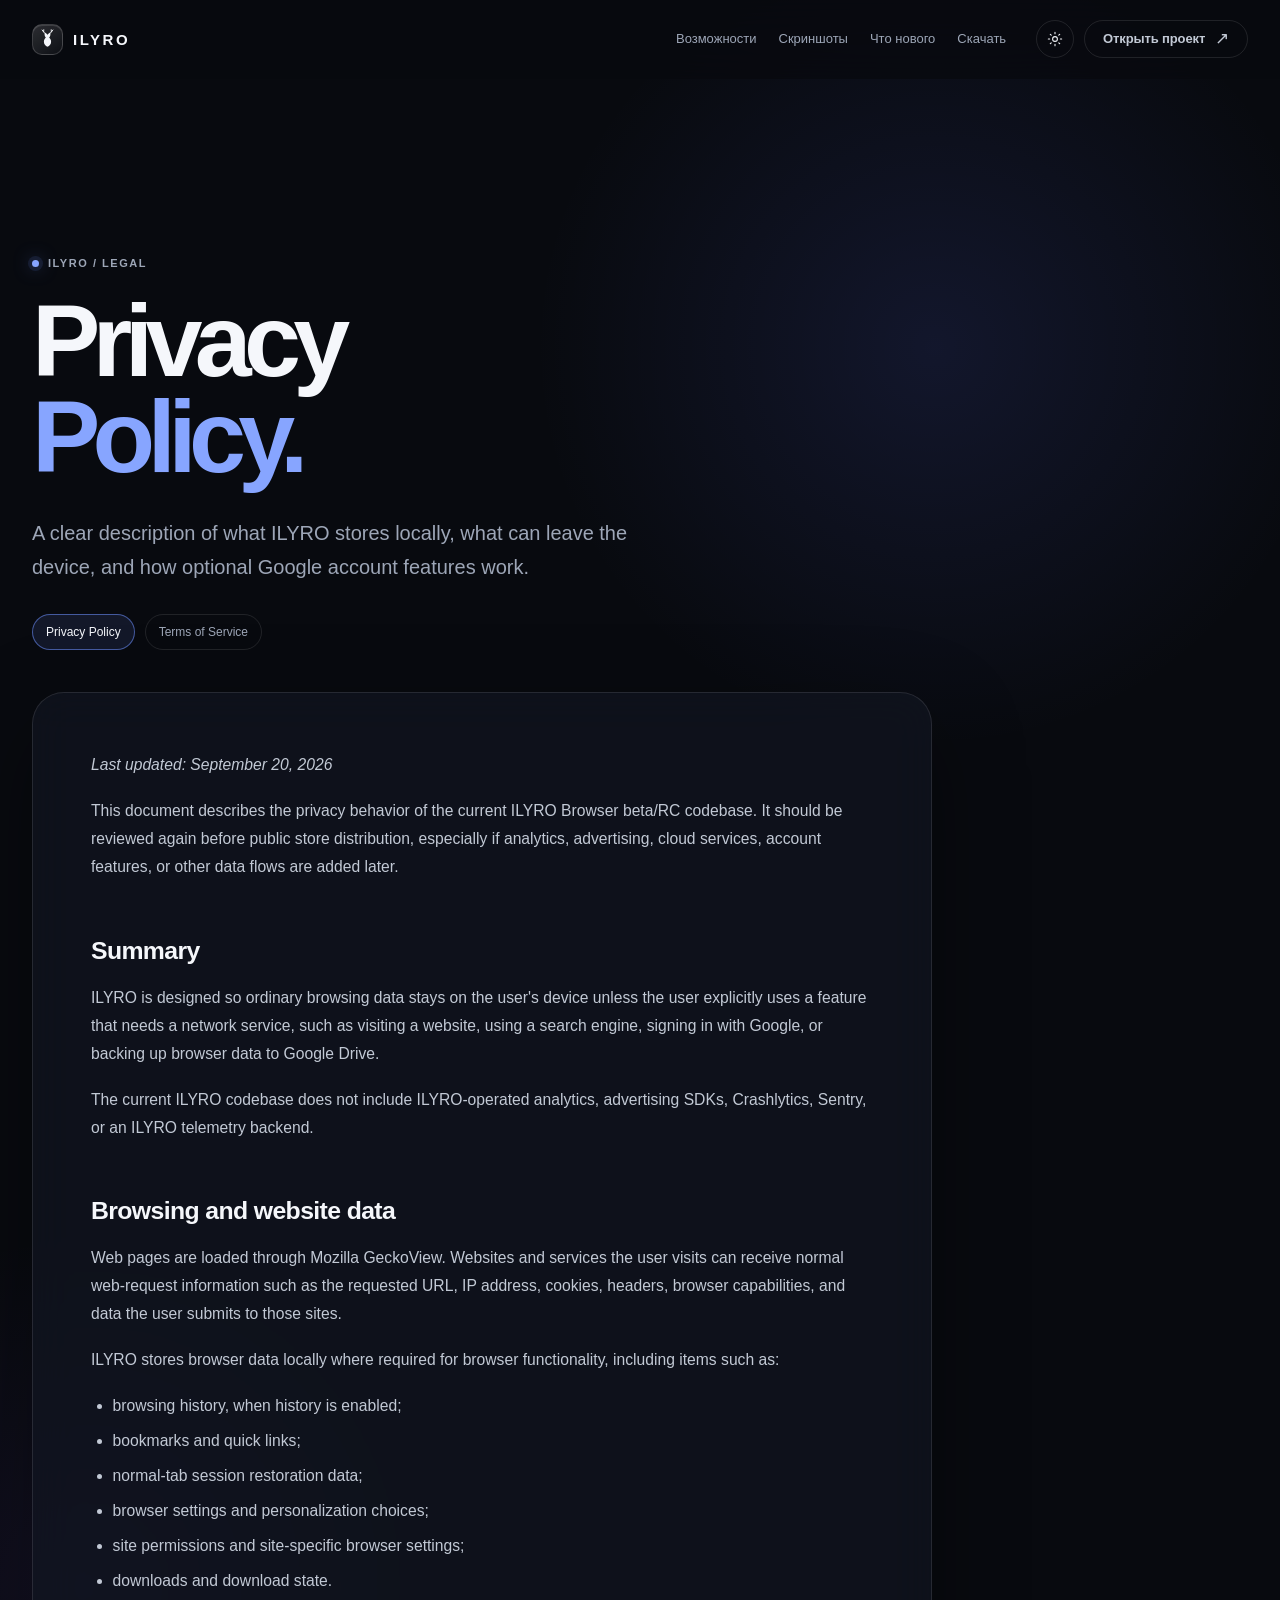
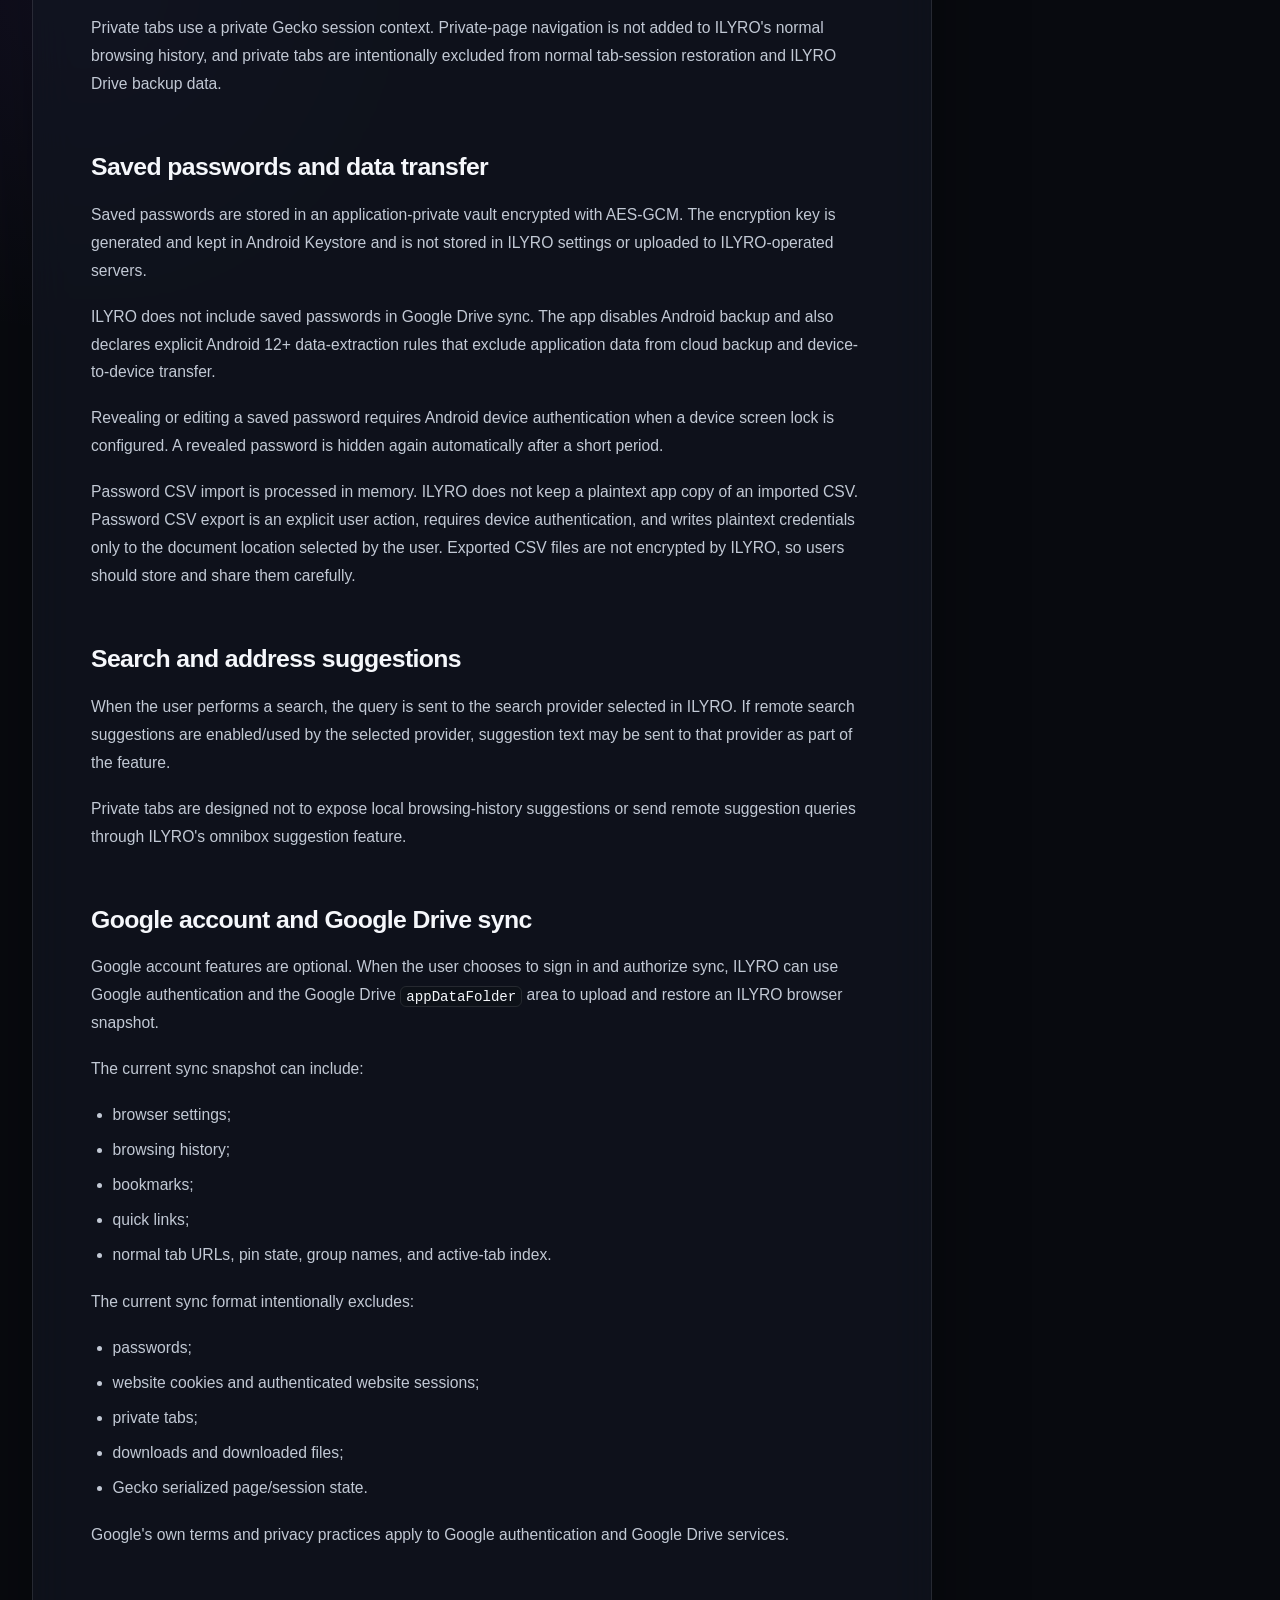
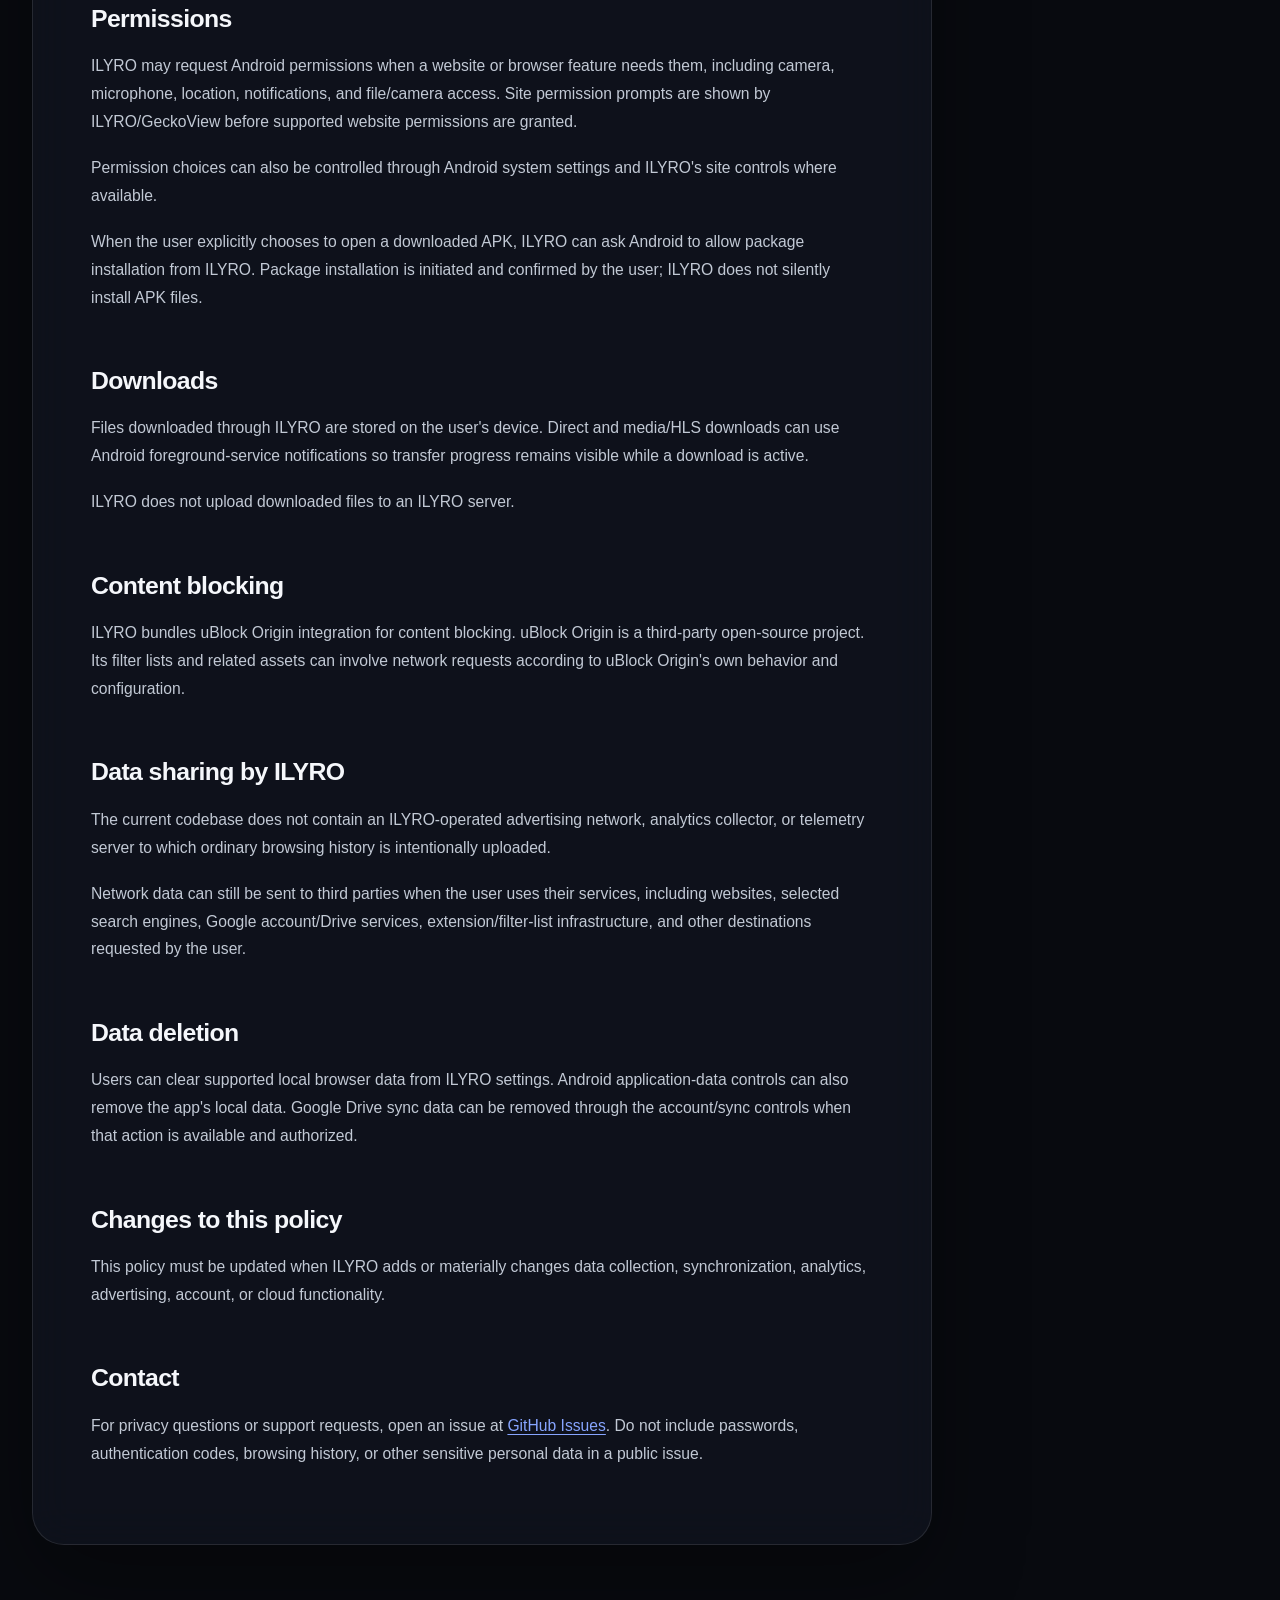
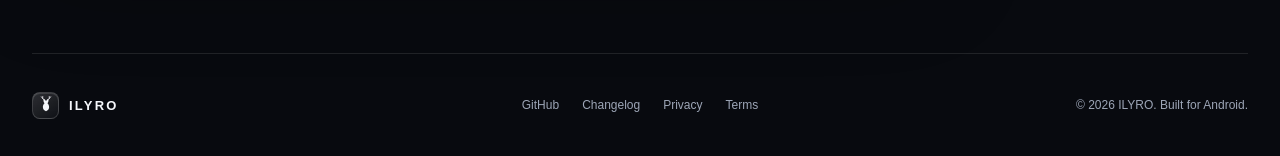
==== commit 37e4aef1: "Align legal page navigation with landing page" ====
--- a/docs/privacy.html
+++ b/docs/privacy.html
@@ -7,7 +7,7 @@
     <meta name="description" content="ILYRO Browser Privacy Policy: how the Android browser handles local data, Google sign-in, Google Drive sync, permissions, and downloads." />
     <title>ILYRO — Privacy Policy</title>
     <link rel="icon" href="favicon.svg" type="image/svg+xml" />
-    <link rel="stylesheet" href="styles.css?v=20260920-responsive" />
+    <link rel="stylesheet" href="styles.css?v=20260920-reference" />
     <script>document.documentElement.classList.add('js');</script>
   </head>
   <body>
@@ -20,9 +20,9 @@
     <a class="brand" href="index.html#top" aria-label="ILYRO, на главную"><span class="brand-mark" aria-hidden="true"><svg viewBox="0 0 48 48"><path d="M24 38.9c-4.4-1.4-7.5-5.2-7.5-10.1 0-3.6 1.4-6.6 4-8.9-2.7-3.4-3.4-7-1.8-10.7 2.1 1.2 3.9 2.8 5.3 4.9 1.4-2.1 3.2-3.7 5.3-4.9 1.6 3.7.9 7.3-1.8 10.7 2.6 2.3 4 5.3 4 8.9 0 4.9-3.1 8.7-7.5 10.1Z" /><path class="mark-line" d="M20.7 12.7 16 8.4l-3.2-4.2M27.3 12.7 32 8.4l3.2-4.2M16 8.4l.2-4.8M32 8.4l-.2-4.8" /><path class="mark-cut" d="M20.5 25.2c1.1 1.2 2.3 1.8 3.5-1.8" /></svg></span><span class="brand-name">ILYRO</span></a>
     <nav class="main-nav" id="main-nav" aria-label="Основная навигация">
       <a href="index.html#features">Возможности</a>
-      <a href="index.html#experience">Интерфейс</a>
-      <a href="index.html#privacy">Приватность</a>
-      <a href="index.html#download">Проект</a>
+      <a href="index.html#screenshots">Скриншоты</a>
+      <a href="index.html#whats-new">Что нового</a>
+      <a href="index.html#download">Скачать</a>
     </nav>
     <div class="header-actions">
       <button class="icon-button theme-toggle" id="theme-toggle" type="button" aria-label="Включить светлую тему">
--- a/docs/styles.css
+++ b/docs/styles.css
@@ -2724,3 +2724,979 @@
     padding: 55px 20px;
   }
 }
+
+/* Reference landing page layout */
+.home-page {
+  --home-bg: #061724;
+  --home-bg-deep: #04131f;
+  --home-surface: rgba(8, 35, 53, 0.86);
+  --home-surface-soft: rgba(12, 44, 65, 0.68);
+  --home-line: rgba(118, 166, 199, 0.2);
+  --home-line-strong: rgba(102, 211, 183, 0.52);
+  --home-text: #f4f7f5;
+  --home-muted: #91a8b5;
+  --home-green: #63e2b5;
+  --home-green-soft: #8de8c4;
+  background:
+    radial-gradient(circle at 78% 14%, rgba(47, 133, 141, 0.2), transparent 31rem),
+    radial-gradient(circle at 8% 48%, rgba(14, 96, 122, 0.13), transparent 30rem),
+    var(--home-bg-deep);
+  color: var(--home-text);
+}
+
+.home-page .site-noise {
+  opacity: 0.055;
+}
+
+.home-page .ambient {
+  opacity: 0.09;
+}
+
+.home-page .ambient-one {
+  top: 9rem;
+  left: 0;
+  background: #1594a2;
+}
+
+.home-page .ambient-two {
+  top: 64rem;
+  right: 0;
+  background: #237e9e;
+}
+
+.home-page .site-header {
+  border-bottom-color: rgba(126, 177, 202, 0.1);
+  background: rgba(4, 20, 31, 0.72);
+}
+
+.home-page .header-inner {
+  width: min(calc(100% - 60px), 1240px);
+  min-height: 70px;
+}
+
+.home-page .brand {
+  color: #f5f8f6;
+  font-size: 15px;
+  letter-spacing: 0.12em;
+}
+
+.home-page .brand-mark {
+  width: 29px;
+  height: 29px;
+  border: 0;
+  border-radius: 0;
+  background: transparent;
+  box-shadow: none;
+}
+
+.home-page .brand-mark svg {
+  width: 27px;
+  height: 27px;
+}
+
+.home-page .main-nav {
+  gap: 25px;
+  margin-right: 23px;
+  color: #b9c8cf;
+  font-size: 12px;
+}
+
+.home-page .main-nav a::after {
+  background: var(--home-green);
+}
+
+.home-page .header-actions {
+  gap: 9px;
+}
+
+.home-page .theme-toggle {
+  display: none;
+}
+
+.home-page .header-cta {
+  min-height: 36px;
+  border-color: rgba(99, 226, 181, 0.62);
+  border-radius: 8px;
+  padding: 0 14px;
+  background: rgba(11, 57, 66, 0.45);
+  color: var(--home-green-soft);
+  font-size: 12px;
+}
+
+.home-page .header-cta:hover,
+.home-page .header-cta:focus-visible {
+  border-color: var(--home-green);
+  background: rgba(20, 92, 83, 0.48);
+  color: #f5fffb;
+}
+
+.home-page .menu-toggle {
+  border-color: rgba(126, 177, 202, 0.28);
+}
+
+.home-page main {
+  position: relative;
+  overflow: clip;
+}
+
+.reference-hero {
+  position: relative;
+  display: grid;
+  min-height: 520px;
+  grid-template-columns: minmax(330px, 0.78fr) minmax(540px, 1.22fr);
+  align-items: center;
+  gap: 30px;
+  padding-top: 46px;
+  padding-bottom: 34px;
+}
+
+.reference-hero::before {
+  position: absolute;
+  z-index: -1;
+  top: -70px;
+  left: 50%;
+  width: 100vw;
+  height: 645px;
+  background:
+    linear-gradient(90deg, rgba(3, 20, 31, 0.94) 0%, rgba(3, 20, 31, 0.63) 42%, rgba(3, 20, 31, 0.78) 100%),
+    linear-gradient(180deg, rgba(4, 29, 44, 0.48), rgba(4, 20, 31, 0.96)),
+    url("assets/ilyro-site-backdrop.jpg") center top / cover;
+  content: "";
+  opacity: 0.78;
+  transform: translateX(-50%);
+}
+
+.reference-hero-copy {
+  position: relative;
+  z-index: 1;
+  padding-top: 18px;
+}
+
+.reference-overline,
+.reference-kicker {
+  margin: 0;
+  color: #7fadb7;
+  font-size: 10px;
+  font-weight: 800;
+  letter-spacing: 0.2em;
+  line-height: 1.25;
+}
+
+.reference-hero h1 {
+  max-width: 510px;
+  margin: 16px 0 0;
+  color: var(--home-text);
+  font-size: clamp(3rem, 4.75vw, 4.7rem);
+  font-weight: 750;
+  letter-spacing: -0.065em;
+  line-height: 0.99;
+}
+
+.reference-hero h1 span {
+  color: var(--home-green);
+}
+
+.reference-lead {
+  max-width: 360px;
+  margin: 18px 0 0;
+  color: #a7bac2;
+  font-size: 14px;
+  line-height: 1.53;
+}
+
+.home-page .hero-actions {
+  gap: 10px;
+  margin-top: 22px;
+}
+
+.home-page .button {
+  min-height: 42px;
+  border-radius: 9px;
+  padding: 0 16px;
+  font-size: 12px;
+  font-weight: 750;
+}
+
+.home-page .button-primary {
+  background: var(--home-green);
+  color: #062019;
+  box-shadow: 0 10px 28px rgba(67, 205, 162, 0.22);
+}
+
+.home-page .button-primary:hover,
+.home-page .button-primary:focus-visible {
+  background: #83ecc7;
+  box-shadow: 0 14px 34px rgba(67, 205, 162, 0.35);
+}
+
+.home-page .button-outline {
+  border-color: rgba(136, 193, 210, 0.45);
+  color: #d1e0e4;
+}
+
+.home-page .button-outline:hover,
+.home-page .button-outline:focus-visible {
+  border-color: var(--home-green);
+  background: rgba(30, 83, 88, 0.44);
+  color: #f5fffb;
+}
+
+.github-mark {
+  display: inline-grid;
+  width: 17px;
+  height: 17px;
+  place-items: center;
+  border: 1px solid currentColor;
+  border-radius: 50%;
+  font-size: 8px;
+}
+
+.hero-tags {
+  display: flex;
+  flex-wrap: wrap;
+  gap: 7px;
+  margin-top: 27px;
+}
+
+.hero-tags span {
+  display: inline-flex;
+  align-items: center;
+  gap: 6px;
+  min-height: 26px;
+  border: 1px solid rgba(103, 162, 180, 0.2);
+  border-radius: 7px;
+  padding: 0 8px;
+  background: rgba(8, 42, 59, 0.7);
+  color: #a9bdc5;
+  font-size: 10px;
+}
+
+.tag-icon {
+  display: inline-grid;
+  width: 15px;
+  height: 15px;
+  place-items: center;
+  color: var(--home-green);
+  font-size: 12px;
+  font-style: normal;
+}
+
+.reference-hero-art {
+  position: relative;
+  z-index: 1;
+  min-width: 0;
+  align-self: center;
+  padding: 24px 4px 20px 0;
+}
+
+.reference-hero-art::after {
+  position: absolute;
+  z-index: -1;
+  right: 4%;
+  bottom: 5%;
+  left: 5%;
+  height: 18%;
+  border-radius: 50%;
+  background: rgba(44, 220, 184, 0.24);
+  content: "";
+  filter: blur(35px);
+}
+
+.reference-hero-art img {
+  display: block;
+  width: 100%;
+  aspect-ratio: 760 / 520;
+  border: 1px solid rgba(132, 207, 218, 0.44);
+  border-radius: 16px;
+  object-fit: cover;
+  object-position: center;
+  box-shadow: 0 30px 60px rgba(0, 0, 0, 0.48), 0 0 0 7px rgba(125, 207, 211, 0.07);
+  transform: perspective(1100px) rotateY(-5deg) rotateX(1deg) rotateZ(0.2deg);
+}
+
+.hero-note,
+.download-note {
+  position: absolute;
+  margin: 0;
+  color: #b0e8d2;
+  font-family: "Segoe Print", "Bradley Hand", cursive;
+  font-size: 19px;
+  line-height: 1.1;
+  text-align: right;
+  transform: rotate(-7deg);
+}
+
+.hero-note {
+  top: -6px;
+  right: -14px;
+}
+
+.hero-note span,
+.download-note span {
+  color: #70d9b7;
+}
+
+.benefit-strip {
+  position: relative;
+  z-index: 2;
+  display: grid;
+  grid-template-columns: repeat(4, minmax(0, 1fr));
+  gap: 10px;
+  margin-top: 4px;
+}
+
+.benefit-card {
+  display: flex;
+  min-height: 80px;
+  align-items: center;
+  gap: 13px;
+  border: 1px solid var(--home-line);
+  border-radius: 9px;
+  padding: 12px 14px;
+  background: linear-gradient(135deg, rgba(9, 43, 62, 0.84), rgba(5, 28, 45, 0.86));
+  box-shadow: inset 0 1px 0 rgba(168, 224, 231, 0.045);
+}
+
+.benefit-icon {
+  display: grid;
+  width: 40px;
+  height: 40px;
+  flex: 0 0 40px;
+  place-items: center;
+  border: 1px solid rgba(106, 225, 187, 0.18);
+  border-radius: 10px;
+  background: rgba(68, 203, 164, 0.12);
+  color: var(--home-green);
+  font-size: 24px;
+  line-height: 1;
+}
+
+.benefit-card strong,
+.benefit-card small {
+  display: block;
+}
+
+.benefit-card strong {
+  color: #eff8f5;
+  font-size: 13px;
+}
+
+.benefit-card small {
+  margin-top: 4px;
+  color: #8fa8b4;
+  font-size: 10px;
+  line-height: 1.32;
+}
+
+.reference-section {
+  padding-top: 72px;
+  padding-bottom: 3px;
+}
+
+.reference-heading {
+  display: flex;
+  align-items: end;
+  justify-content: space-between;
+  gap: 25px;
+  margin-bottom: 26px;
+}
+
+.reference-heading h2 {
+  margin: 7px 0 0;
+  color: #f1f5f4;
+  font-size: clamp(2rem, 3.35vw, 3rem);
+  font-weight: 750;
+  letter-spacing: -0.055em;
+  line-height: 1.05;
+}
+
+.reference-heading > p,
+.screenshots-heading p {
+  margin: 0 0 2px;
+  color: #8da4b0;
+  font-size: 11px;
+  line-height: 1.48;
+}
+
+.why-grid {
+  display: grid;
+  grid-template-columns: repeat(4, minmax(0, 1fr));
+  gap: 10px;
+}
+
+.why-card {
+  overflow: hidden;
+  border: 1px solid var(--home-line);
+  border-radius: 9px;
+  background: linear-gradient(145deg, rgba(9, 38, 58, 0.94), rgba(5, 27, 43, 0.98));
+  box-shadow: inset 0 1px 0 rgba(161, 220, 224, 0.035);
+  transition: border-color 180ms ease, transform 180ms ease, box-shadow 180ms ease;
+}
+
+.why-card:hover {
+  border-color: rgba(103, 214, 184, 0.42);
+  box-shadow: 0 18px 36px rgba(0, 0, 0, 0.18);
+  transform: translateY(-3px);
+}
+
+.why-card img {
+  display: block;
+  width: 100%;
+  height: 150px;
+  border-bottom: 1px solid rgba(133, 185, 205, 0.18);
+  background: #071a29;
+  object-fit: cover;
+  object-position: center;
+}
+
+.why-card:nth-child(1) img { object-position: 52% 45%; }
+.why-card:nth-child(2) img { object-position: center 42%; }
+.why-card:nth-child(3) img { object-position: center; }
+.why-card:nth-child(4) img { object-position: center; }
+
+.why-card h3 {
+  margin: 14px 14px 0;
+  color: #eff8f5;
+  font-size: 14px;
+  line-height: 1.25;
+}
+
+.why-card p {
+  min-height: 42px;
+  margin: 6px 14px 17px;
+  color: #8ca5b2;
+  font-size: 10px;
+  line-height: 1.45;
+}
+
+.real-screenshots {
+  padding-top: 65px;
+}
+
+.screenshots-heading {
+  align-items: center;
+  margin-bottom: 23px;
+}
+
+.screenshots-heading h2 {
+  margin-top: 0;
+}
+
+.screenshots-heading p {
+  margin-top: 9px;
+}
+
+.section-link {
+  display: inline-flex;
+  flex: 0 0 auto;
+  align-items: center;
+  gap: 8px;
+  color: var(--home-green);
+  font-size: 11px;
+  font-weight: 750;
+  white-space: nowrap;
+}
+
+.section-link span {
+  font-size: 17px;
+  font-weight: 400;
+  transition: transform 180ms ease;
+}
+
+.section-link:hover span,
+.section-link:focus-visible span {
+  transform: translateX(4px);
+}
+
+.reference-shot-grid {
+  display: grid;
+  grid-template-columns: repeat(6, minmax(0, 1fr));
+  gap: 10px;
+}
+
+.reference-shot {
+  min-width: 0;
+  margin: 0;
+}
+
+.reference-shot img {
+  display: block;
+  width: 100%;
+  aspect-ratio: 1.55 / 1;
+  border: 1px solid rgba(118, 173, 198, 0.24);
+  border-radius: 6px;
+  background: #071a29;
+  object-fit: cover;
+  object-position: center;
+  box-shadow: 0 8px 22px rgba(0, 0, 0, 0.2);
+  transition: border-color 180ms ease, transform 180ms ease;
+}
+
+.reference-shot:hover img {
+  border-color: rgba(105, 225, 188, 0.64);
+  transform: translateY(-2px);
+}
+
+.reference-shot figcaption {
+  display: grid;
+  gap: 3px;
+  padding-top: 8px;
+}
+
+.reference-shot figcaption strong {
+  color: #eaf3f1;
+  font-size: 10px;
+  line-height: 1.25;
+}
+
+.reference-shot figcaption span {
+  color: #839eaa;
+  font-size: 9px;
+  line-height: 1.25;
+}
+
+.new-section {
+  padding-top: 58px;
+}
+
+.compact-reference-heading {
+  align-items: center;
+  margin-bottom: 22px;
+}
+
+.compact-reference-heading h2 {
+  margin: 0;
+  font-size: clamp(1.9rem, 3.15vw, 2.8rem);
+}
+
+.new-grid {
+  display: grid;
+  grid-template-columns: repeat(4, minmax(0, 1fr));
+  gap: 10px;
+}
+
+.new-grid article {
+  display: flex;
+  min-height: 74px;
+  align-items: flex-start;
+  gap: 11px;
+  border: 1px solid var(--home-line);
+  border-radius: 9px;
+  padding: 13px;
+  background: rgba(8, 35, 53, 0.72);
+}
+
+.new-icon {
+  display: grid;
+  width: 32px;
+  height: 32px;
+  flex: 0 0 32px;
+  place-items: center;
+  border-radius: 9px;
+  background: rgba(87, 215, 181, 0.13);
+  color: var(--home-green);
+  font-size: 19px;
+}
+
+.new-icon-video { color: #ff5b65; background: rgba(235, 69, 78, 0.12); }
+.new-icon-spark { color: #a4e7cf; background: rgba(90, 199, 173, 0.16); }
+
+.new-grid strong {
+  display: block;
+  color: #eaf4f2;
+  font-size: 11px;
+  line-height: 1.2;
+}
+
+.new-grid p {
+  margin: 5px 0 0;
+  color: #88a0ad;
+  font-size: 9px;
+  line-height: 1.4;
+}
+
+.reference-download {
+  position: relative;
+  display: flex;
+  min-height: 175px;
+  align-items: center;
+  justify-content: space-between;
+  gap: 25px;
+  overflow: hidden;
+  margin-top: 58px;
+  margin-bottom: 37px;
+  border: 1px solid rgba(100, 178, 196, 0.32);
+  border-radius: 10px;
+  padding: 27px 70px;
+  background: #092a3d;
+}
+
+.download-backdrop {
+  position: absolute;
+  inset: 0;
+  background:
+    linear-gradient(90deg, rgba(4, 25, 38, 0.82), rgba(5, 32, 44, 0.4) 55%, rgba(4, 28, 39, 0.8)),
+    url("assets/ilyro-site-backdrop.jpg") center 72% / cover;
+  opacity: 0.84;
+}
+
+.download-copy,
+.download-note {
+  position: relative;
+  z-index: 1;
+}
+
+.download-copy h2 {
+  margin: 6px 0 0;
+  color: #f3f8f5;
+  font-size: 26px;
+  letter-spacing: -0.045em;
+  line-height: 1.1;
+}
+
+.download-copy > p:not(.reference-kicker) {
+  margin: 4px 0 0;
+  color: #b2c5ca;
+  font-size: 12px;
+}
+
+.download-copy small {
+  display: block;
+  margin-top: 6px;
+  color: var(--home-green);
+  font-size: 9px;
+}
+
+.download-actions {
+  display: flex;
+  flex-wrap: wrap;
+  gap: 9px;
+  margin-top: 15px;
+}
+
+.download-actions .button {
+  min-height: 36px;
+  padding: 0 14px;
+  font-size: 10px;
+}
+
+.download-note {
+  right: 2%;
+  max-width: 210px;
+  font-size: 18px;
+}
+
+.reference-footer {
+  min-height: 112px;
+  grid-template-columns: 1fr auto 1fr;
+  border-top-color: rgba(119, 165, 185, 0.2);
+  padding-top: 14px;
+  padding-bottom: 14px;
+}
+
+.footer-intro .footer-brand {
+  display: inline-flex;
+}
+
+.footer-intro > p {
+  margin: 6px 0 0;
+  color: #87a0ad;
+  font-size: 10px;
+}
+
+.home-page .footer-links {
+  gap: 19px;
+  color: #93aab5;
+  font-size: 10px;
+}
+
+.footer-end {
+  display: grid;
+  justify-items: end;
+  gap: 10px;
+}
+
+.footer-social {
+  display: flex;
+  gap: 17px;
+}
+
+.footer-social a {
+  color: #e7f0ee;
+  font-size: 12px;
+}
+
+.home-page .footer-copy {
+  color: #718c98;
+  font-size: 10px;
+}
+
+.home-page .js .reveal,
+.home-page .js .reveal.is-visible {
+  opacity: 1;
+  transform: none;
+}
+
+@media (max-width: 1080px) {
+  .home-page .header-inner {
+    width: min(calc(100% - 44px), 1240px);
+  }
+
+  .reference-hero {
+    grid-template-columns: minmax(300px, 0.8fr) minmax(420px, 1.2fr);
+    gap: 20px;
+  }
+
+  .reference-hero h1 {
+    font-size: clamp(2.8rem, 5.8vw, 4.1rem);
+  }
+
+  .reference-hero-art {
+    padding-right: 0;
+  }
+
+  .hero-note {
+    right: -2px;
+    font-size: 16px;
+  }
+
+  .reference-download {
+    padding-right: 42px;
+    padding-left: 42px;
+  }
+}
+
+@media (max-width: 860px) {
+  .home-page .header-inner,
+  .home-page .section-shell {
+    width: min(calc(100% - 36px), var(--max-width));
+  }
+
+  .home-page .main-nav {
+    background: rgba(6, 30, 45, 0.96);
+  }
+
+  .reference-hero {
+    display: flex;
+    min-height: auto;
+    flex-direction: column;
+    align-items: stretch;
+    gap: 24px;
+    padding-top: 55px;
+    padding-bottom: 30px;
+  }
+
+  .reference-hero-copy {
+    max-width: 620px;
+    padding-top: 0;
+  }
+
+  .reference-hero h1 {
+    font-size: clamp(3rem, 9.6vw, 4.5rem);
+  }
+
+  .reference-hero-art {
+    width: min(100%, 680px);
+    align-self: center;
+  }
+
+  .benefit-strip,
+  .new-grid {
+    grid-template-columns: repeat(2, minmax(0, 1fr));
+  }
+
+  .why-grid {
+    grid-template-columns: repeat(2, minmax(0, 1fr));
+  }
+
+  .reference-shot-grid {
+    grid-template-columns: repeat(3, minmax(0, 1fr));
+  }
+
+  .reference-heading {
+    align-items: flex-start;
+    flex-direction: column;
+    gap: 12px;
+  }
+
+  .screenshots-heading {
+    flex-direction: row;
+    align-items: end;
+  }
+
+  .reference-download {
+    padding: 27px 30px;
+  }
+
+  .reference-footer {
+    grid-template-columns: 1fr auto;
+  }
+
+  .home-page .footer-links {
+    justify-self: end;
+    flex-wrap: wrap;
+    justify-content: end;
+  }
+
+  .footer-end {
+    grid-column: 1 / -1;
+    justify-items: start;
+  }
+}
+
+@media (max-width: 620px) {
+  .home-page .header-inner,
+  .home-page .section-shell {
+    width: min(calc(100% - 28px), var(--max-width));
+  }
+
+  .home-page .header-inner {
+    min-height: 66px;
+  }
+
+  .home-page .main-nav {
+    right: 14px;
+    left: 14px;
+  }
+
+  .home-page .header-cta {
+    display: none;
+  }
+
+  .reference-hero {
+    padding-top: 45px;
+  }
+
+  .reference-hero::before {
+    height: 760px;
+  }
+
+  .reference-hero h1 {
+    font-size: clamp(2.55rem, 13vw, 3.7rem);
+  }
+
+  .reference-lead {
+    font-size: 13px;
+  }
+
+  .home-page .hero-actions {
+    align-items: stretch;
+    flex-direction: column;
+  }
+
+  .home-page .hero-actions .button {
+    width: 100%;
+  }
+
+  .hero-tags {
+    gap: 6px;
+    margin-top: 19px;
+  }
+
+  .hero-tags span {
+    font-size: 9px;
+  }
+
+  .reference-hero-art {
+    padding-top: 18px;
+  }
+
+  .reference-hero-art img {
+    border-radius: 11px;
+    transform: none;
+  }
+
+  .hero-note {
+    top: -1px;
+    right: 0;
+    font-size: 13px;
+  }
+
+  .benefit-strip,
+  .why-grid,
+  .new-grid,
+  .reference-shot-grid {
+    grid-template-columns: 1fr;
+  }
+
+  .benefit-strip {
+    gap: 8px;
+  }
+
+  .benefit-card {
+    min-height: 70px;
+  }
+
+  .reference-section {
+    padding-top: 58px;
+  }
+
+  .reference-heading h2 {
+    font-size: 2rem;
+  }
+
+  .reference-heading > p,
+  .screenshots-heading p {
+    font-size: 10px;
+  }
+
+  .screenshots-heading {
+    flex-direction: column;
+    align-items: flex-start;
+  }
+
+  .why-card img {
+    height: 180px;
+  }
+
+  .reference-shot-grid {
+    gap: 16px;
+  }
+
+  .reference-shot img {
+    aspect-ratio: 1.65 / 1;
+  }
+
+  .reference-download {
+    min-height: 0;
+    align-items: flex-start;
+    flex-direction: column;
+    margin-top: 45px;
+    padding: 25px 21px 28px;
+  }
+
+  .download-actions {
+    align-items: stretch;
+    flex-direction: column;
+  }
+
+  .download-actions .button {
+    width: 100%;
+  }
+
+  .download-note {
+    position: relative;
+    right: auto;
+    align-self: flex-end;
+    margin-top: -4px;
+    font-size: 15px;
+  }
+
+  .reference-footer {
+    display: flex;
+    align-items: flex-start;
+    flex-direction: column;
+    gap: 20px;
+    padding-top: 22px;
+    padding-bottom: 24px;
+  }
+
+  .home-page .footer-links {
+    justify-content: flex-start;
+    gap: 12px 16px;
+  }
+
+  .footer-end {
+    width: 100%;
+  }
+}
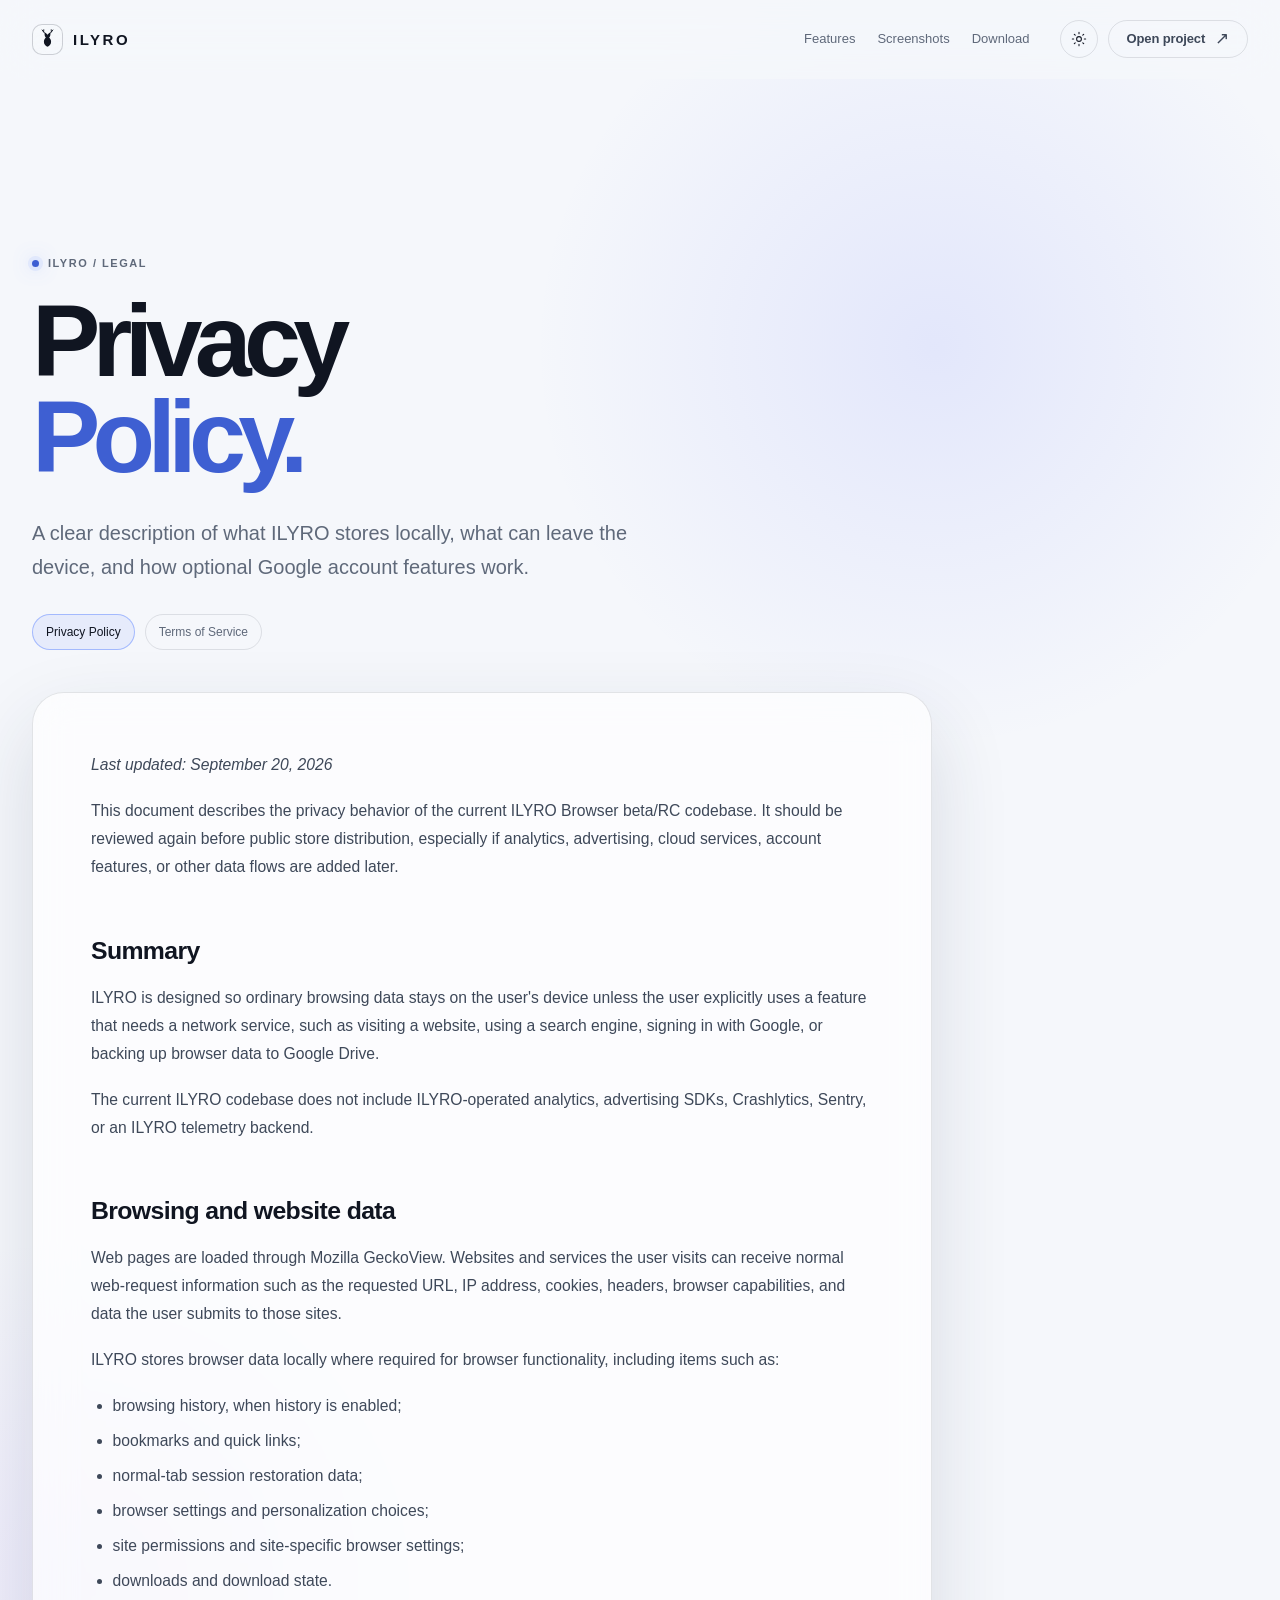
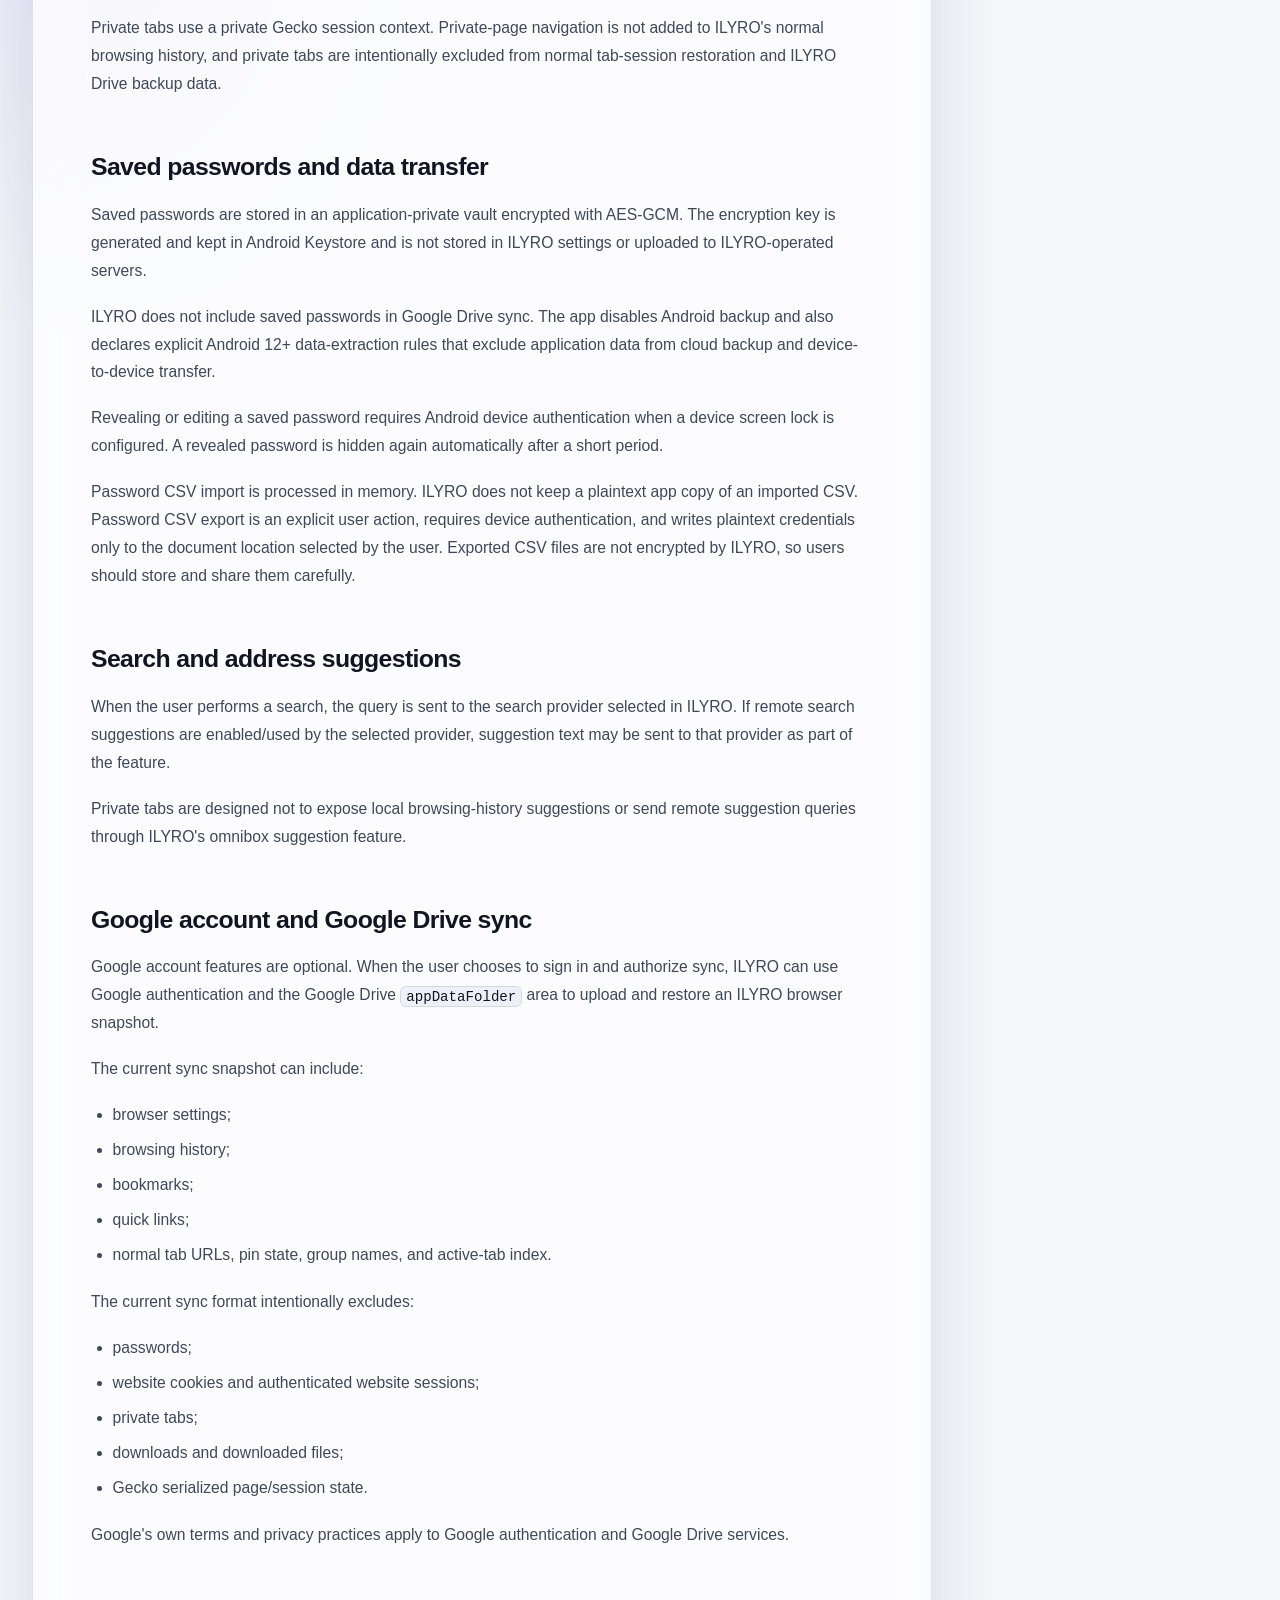
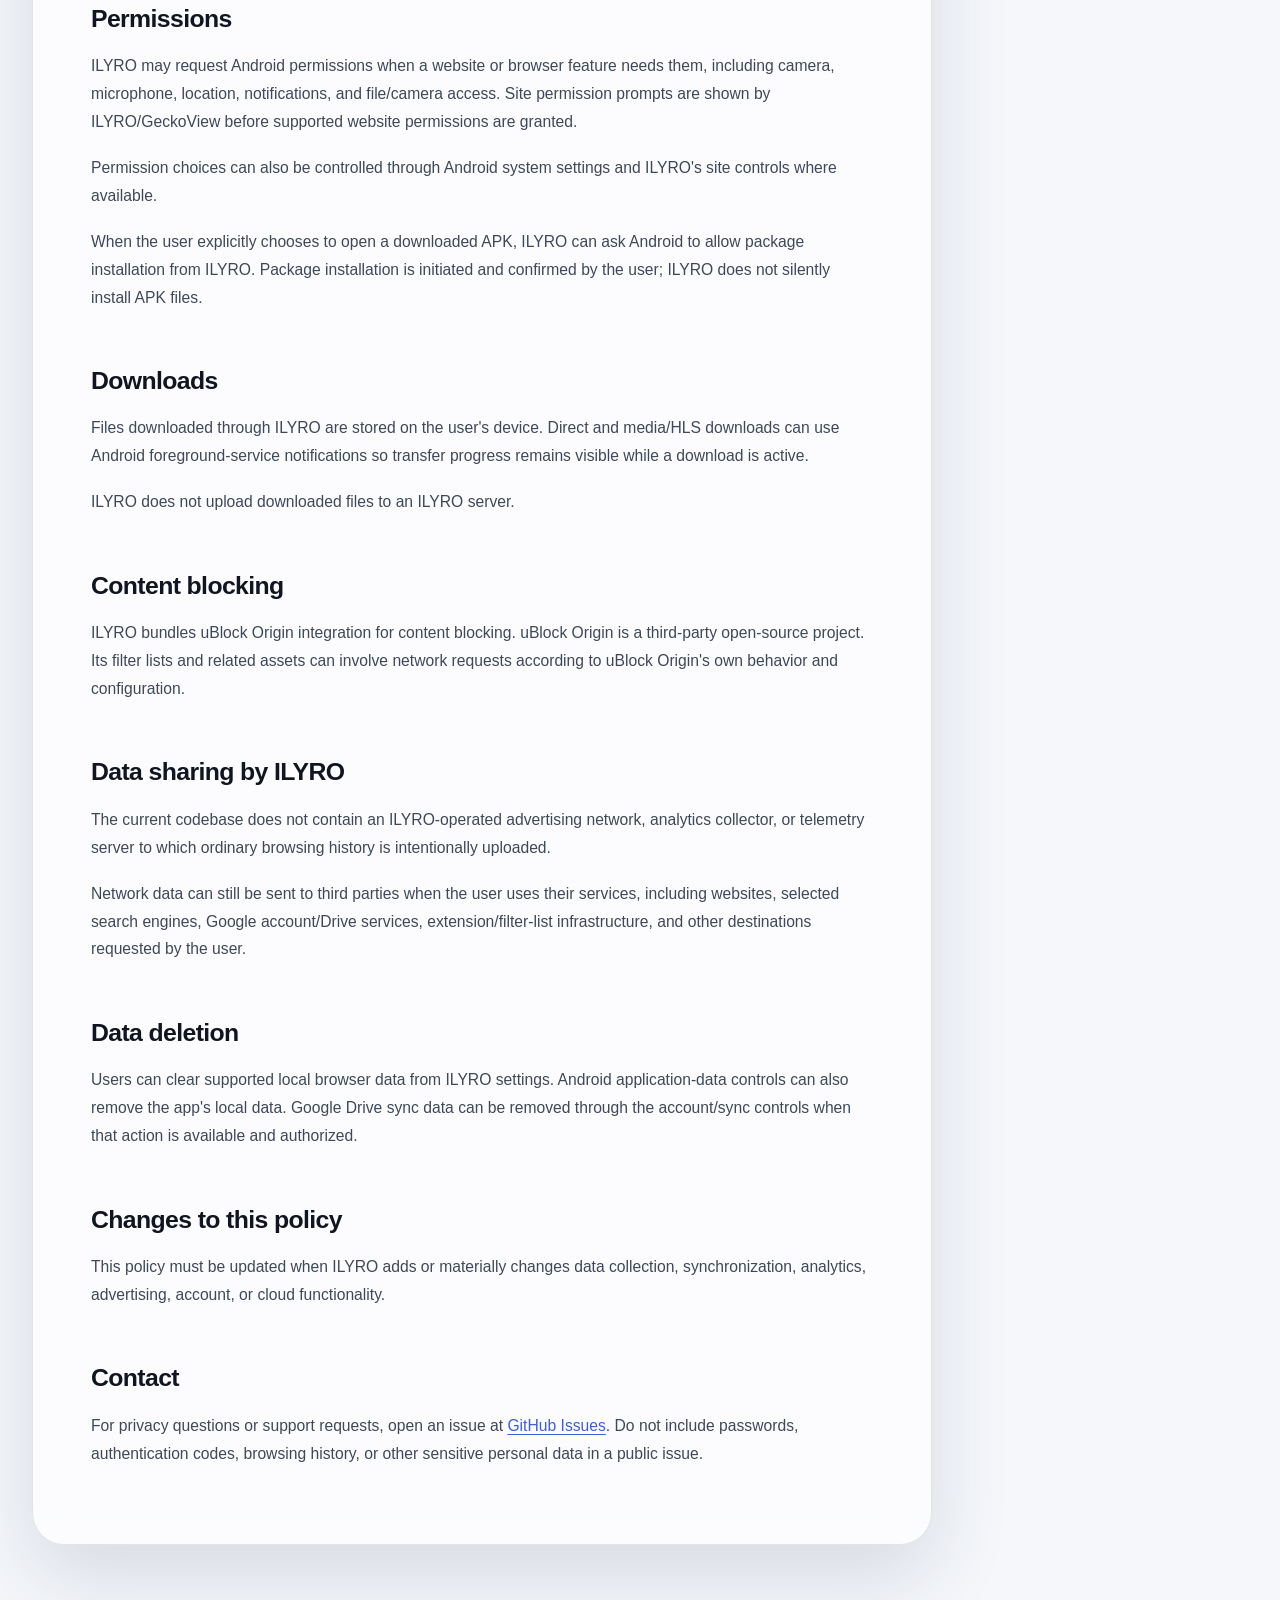
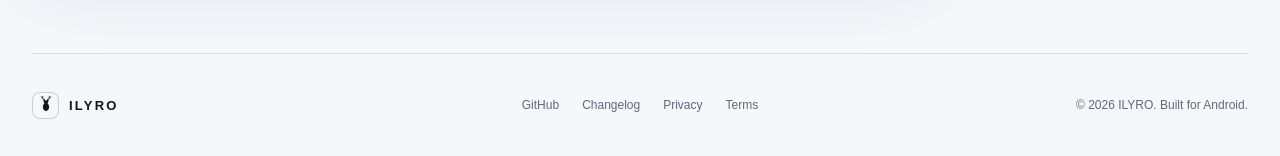
==== commit 714818cc: "Set English default, remove changelog section, and follow system theme" ====
--- a/docs/privacy.html
+++ b/docs/privacy.html
@@ -7,7 +7,7 @@
     <meta name="description" content="ILYRO Browser Privacy Policy: how the Android browser handles local data, Google sign-in, Google Drive sync, permissions, and downloads." />
     <title>ILYRO — Privacy Policy</title>
     <link rel="icon" href="favicon.svg" type="image/svg+xml" />
-    <link rel="stylesheet" href="styles.css?v=20260920-reference" />
+    <link rel="stylesheet" href="styles.css?v=20260921-language-theme" />
     <script>document.documentElement.classList.add('js');</script>
   </head>
   <body>
@@ -17,20 +17,19 @@
     
 <header class="site-header" id="top">
   <div class="header-inner">
-    <a class="brand" href="index.html#top" aria-label="ILYRO, на главную"><span class="brand-mark" aria-hidden="true"><svg viewBox="0 0 48 48"><path d="M24 38.9c-4.4-1.4-7.5-5.2-7.5-10.1 0-3.6 1.4-6.6 4-8.9-2.7-3.4-3.4-7-1.8-10.7 2.1 1.2 3.9 2.8 5.3 4.9 1.4-2.1 3.2-3.7 5.3-4.9 1.6 3.7.9 7.3-1.8 10.7 2.6 2.3 4 5.3 4 8.9 0 4.9-3.1 8.7-7.5 10.1Z" /><path class="mark-line" d="M20.7 12.7 16 8.4l-3.2-4.2M27.3 12.7 32 8.4l3.2-4.2M16 8.4l.2-4.8M32 8.4l-.2-4.8" /><path class="mark-cut" d="M20.5 25.2c1.1 1.2 2.3 1.8 3.5-1.8" /></svg></span><span class="brand-name">ILYRO</span></a>
-    <nav class="main-nav" id="main-nav" aria-label="Основная навигация">
-      <a href="index.html#features">Возможности</a>
-      <a href="index.html#screenshots">Скриншоты</a>
-      <a href="index.html#whats-new">Что нового</a>
-      <a href="index.html#download">Скачать</a>
+    <a class="brand" href="index.html#top" aria-label="ILYRO, home"><span class="brand-mark" aria-hidden="true"><svg viewBox="0 0 48 48"><path d="M24 38.9c-4.4-1.4-7.5-5.2-7.5-10.1 0-3.6 1.4-6.6 4-8.9-2.7-3.4-3.4-7-1.8-10.7 2.1 1.2 3.9 2.8 5.3 4.9 1.4-2.1 3.2-3.7 5.3-4.9 1.6 3.7.9 7.3-1.8 10.7 2.6 2.3 4 5.3 4 8.9 0 4.9-3.1 8.7-7.5 10.1Z" /><path class="mark-line" d="M20.7 12.7 16 8.4l-3.2-4.2M27.3 12.7 32 8.4l3.2-4.2M16 8.4l.2-4.8M32 8.4l-.2-4.8" /><path class="mark-cut" d="M20.5 25.2c1.1 1.2 2.3 1.8 3.5-1.8" /></svg></span><span class="brand-name">ILYRO</span></a>
+    <nav class="main-nav" id="main-nav" aria-label="Primary navigation">
+      <a href="index.html#features">Features</a>
+      <a href="index.html#screenshots">Screenshots</a>
+      <a href="index.html#download">Download</a>
     </nav>
     <div class="header-actions">
-      <button class="icon-button theme-toggle" id="theme-toggle" type="button" aria-label="Включить светлую тему">
+      <button class="icon-button theme-toggle" id="theme-toggle" type="button" aria-label="Theme follows your device">
         <svg class="icon icon-sun" viewBox="0 0 24 24" aria-hidden="true"><circle cx="12" cy="12" r="3.6"></circle><path d="M12 2v2M12 20v2M4.93 4.93l1.42 1.42M17.65 17.65l1.42 1.42M2 12h2M20 12h2M4.93 19.07l1.42-1.42M17.65 6.35l1.42-1.42"></path></svg>
         <svg class="icon icon-moon" viewBox="0 0 24 24" aria-hidden="true"><path d="M20.3 15.1A8.6 8.6 0 0 1 8.9 3.7 8.6 8.6 0 1 0 20.3 15.1Z"></path></svg>
       </button>
-      <a class="header-cta" href="index.html#download">Открыть проект <span aria-hidden="true">↗</span></a>
-      <button class="icon-button menu-toggle" id="menu-toggle" type="button" aria-label="Открыть меню" aria-expanded="false" aria-controls="main-nav"><span></span><span></span></button>
+      <a class="header-cta" href="index.html#download">Open project <span aria-hidden="true">↗</span></a>
+      <button class="icon-button menu-toggle" id="menu-toggle" type="button" aria-label="Open menu" aria-expanded="false" aria-controls="main-nav"><span></span><span></span></button>
     </div>
   </div>
 </header>
@@ -94,6 +93,6 @@
   <div class="footer-links"><a href="https://github.com/germ85402-ops/ilyro-browser" target="_blank" rel="noreferrer">GitHub</a><a href="https://github.com/germ85402-ops/ilyro-browser/blob/main/CHANGELOG.md" target="_blank" rel="noreferrer">Changelog</a><a href="privacy.html">Privacy</a><a href="terms.html">Terms</a></div>
   <div class="footer-copy">© <span id="year"></span> ILYRO. Built for Android.</div>
 </footer>
-    <script src="script.js"></script>
+    <script src="script.js?v=20260921-language-theme"></script>
   </body>
 </html>
--- a/docs/styles.css
+++ b/docs/styles.css
@@ -3700,3 +3700,167 @@
     width: 100%;
   }
 }
+
+/* Language and automatic device theme */
+.language-switcher {
+  display: inline-flex;
+  align-items: center;
+  gap: 2px;
+  min-height: 32px;
+  border: 1px solid var(--line);
+  border-radius: 999px;
+  padding: 2px;
+  background: color-mix(in srgb, var(--surface-strong) 72%, transparent);
+}
+
+.language-switcher button {
+  min-width: 28px;
+  min-height: 26px;
+  border: 0;
+  border-radius: 999px;
+  padding: 0 7px;
+  background: transparent;
+  color: var(--muted);
+  cursor: pointer;
+  font-size: 10px;
+  font-weight: 800;
+  letter-spacing: 0.08em;
+  transition: background 180ms ease, color 180ms ease;
+}
+
+.language-switcher button:hover,
+.language-switcher button:focus-visible {
+  color: var(--text);
+}
+
+.language-switcher button[aria-pressed='true'] {
+  background: var(--text);
+  color: var(--bg);
+}
+
+.home-page .language-switcher {
+  border-color: rgba(126, 177, 202, 0.28);
+  background: rgba(5, 32, 45, 0.62);
+}
+
+.home-page .language-switcher button {
+  color: #a7bbc2;
+}
+
+.home-page .language-switcher button:hover,
+.home-page .language-switcher button:focus-visible {
+  color: #f4fffb;
+}
+
+.home-page .language-switcher button[aria-pressed='true'] {
+  background: var(--home-green);
+  color: #062019;
+}
+
+@media (prefers-color-scheme: light) {
+  :root:not([data-theme]) {
+    color-scheme: light;
+    --bg: #f5f7fb;
+    --bg-soft: #edf1f7;
+    --surface: rgba(255, 255, 255, 0.72);
+    --surface-strong: #ffffff;
+    --surface-light: #0e1420;
+    --line: rgba(13, 21, 36, 0.11);
+    --line-strong: rgba(13, 21, 36, 0.18);
+    --text: #101521;
+    --muted: #5f697a;
+    --muted-strong: #3e4859;
+    --blue: #4d6fe5;
+    --blue-bright: #3e5fd2;
+    --purple: #8059df;
+    --pink: #ce568c;
+    --cyan: #2a9eae;
+    --yellow: #ad7b1b;
+    --shadow: 0 32px 80px rgba(38, 51, 77, 0.14);
+  }
+
+  :root:not([data-theme]) .home-page {
+    --home-bg: #eef7f5;
+    --home-bg-deep: #eaf4f3;
+    --home-surface: rgba(255, 255, 255, 0.86);
+    --home-surface-soft: rgba(248, 255, 253, 0.8);
+    --home-line: rgba(28, 113, 112, 0.18);
+    --home-line-strong: rgba(18, 142, 108, 0.42);
+    --home-text: #102321;
+    --home-muted: #557172;
+    --home-green: #0d9f78;
+    --home-green-soft: #087d63;
+    background:
+      radial-gradient(circle at 78% 14%, rgba(61, 169, 158, 0.2), transparent 31rem),
+      radial-gradient(circle at 8% 48%, rgba(67, 147, 171, 0.13), transparent 30rem),
+      var(--home-bg-deep);
+    color: var(--home-text);
+  }
+
+  :root:not([data-theme]) .home-page .site-header {
+    border-bottom-color: rgba(41, 118, 117, 0.16);
+    background: rgba(235, 247, 245, 0.8);
+  }
+
+  :root:not([data-theme]) .home-page .reference-hero::before {
+    background:
+      linear-gradient(90deg, rgba(235, 247, 245, 0.94) 0%, rgba(235, 247, 245, 0.64) 42%, rgba(235, 247, 245, 0.78) 100%),
+      linear-gradient(180deg, rgba(226, 245, 242, 0.44), rgba(235, 247, 245, 0.94)),
+      url("assets/ilyro-site-backdrop.jpg") center top / cover;
+    opacity: 0.72;
+  }
+
+  :root:not([data-theme]) .home-page .reference-lead,
+  :root:not([data-theme]) .home-page .reference-heading > p,
+  :root:not([data-theme]) .home-page .screenshots-heading p,
+  :root:not([data-theme]) .home-page .download-copy > p:not(.reference-kicker) {
+    color: #557172;
+  }
+
+  :root:not([data-theme]) .home-page .hero-tags span,
+  :root:not([data-theme]) .home-page .benefit-card,
+  :root:not([data-theme]) .home-page .why-card,
+  :root:not([data-theme]) .home-page .new-grid article {
+    background: linear-gradient(145deg, rgba(255, 255, 255, 0.88), rgba(231, 246, 243, 0.86));
+  }
+
+  :root:not([data-theme]) .home-page .benefit-card strong,
+  :root:not([data-theme]) .home-page .why-card h3,
+  :root:not([data-theme]) .home-page .reference-shot figcaption strong,
+  :root:not([data-theme]) .home-page .new-grid strong,
+  :root:not([data-theme]) .home-page .download-copy h2,
+  :root:not([data-theme]) .home-page .reference-heading h2 {
+    color: #102321;
+  }
+
+  :root:not([data-theme]) .home-page .benefit-card small,
+  :root:not([data-theme]) .home-page .why-card p,
+  :root:not([data-theme]) .home-page .reference-shot figcaption span,
+  :root:not([data-theme]) .home-page .new-grid p,
+  :root:not([data-theme]) .home-page .footer-intro > p,
+  :root:not([data-theme]) .home-page .footer-copy {
+    color: #557172;
+  }
+
+  :root:not([data-theme]) .home-page .download-copy > p:not(.reference-kicker) {
+    color: #466869;
+  }
+
+  :root:not([data-theme]) .home-page .reference-download {
+    background: #d8eeea;
+  }
+
+  :root:not([data-theme]) .home-page .download-backdrop {
+    opacity: 0.34;
+  }
+
+  :root:not([data-theme]) .home-page .home-page .button-outline,
+  :root:not([data-theme]) .home-page .button-outline {
+    border-color: rgba(28, 113, 112, 0.35);
+    color: #164a4b;
+  }
+
+  :root:not([data-theme]) .home-page .footer-social a {
+    color: #164a4b;
+  }
+}
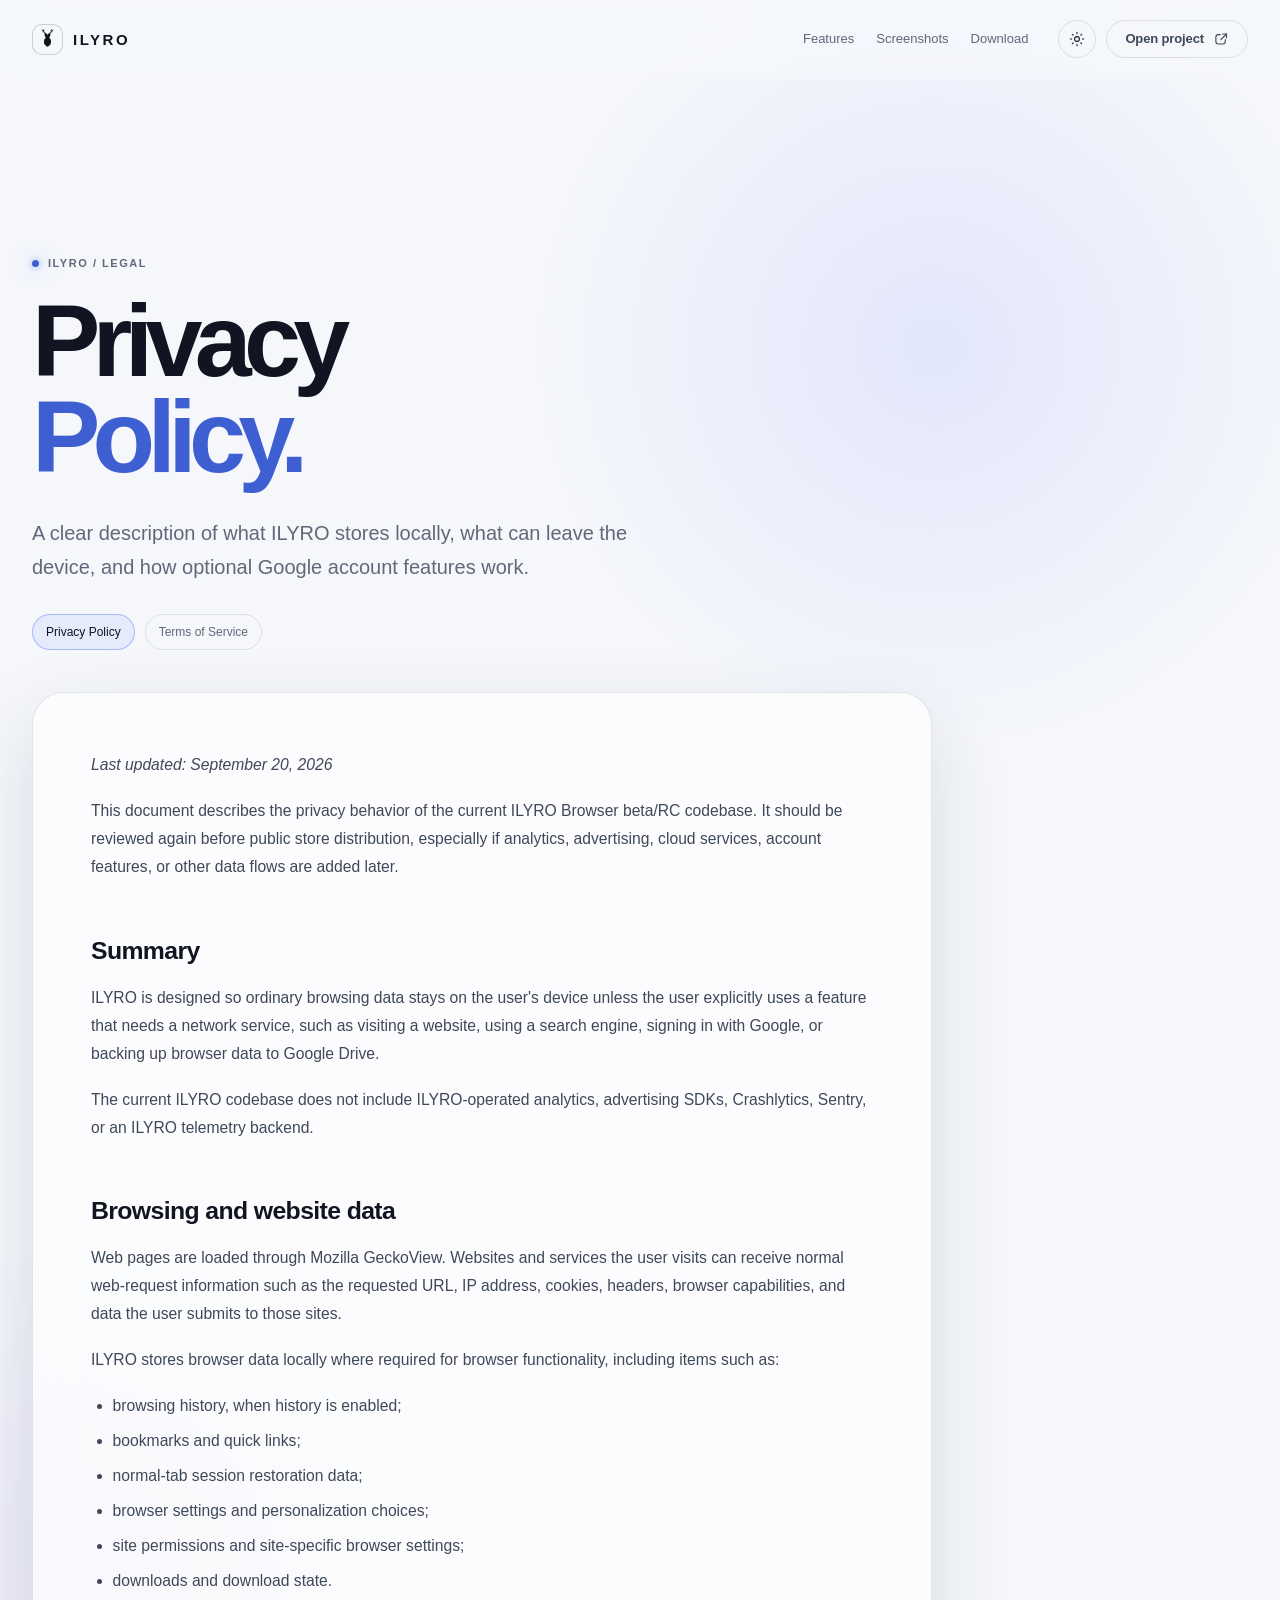
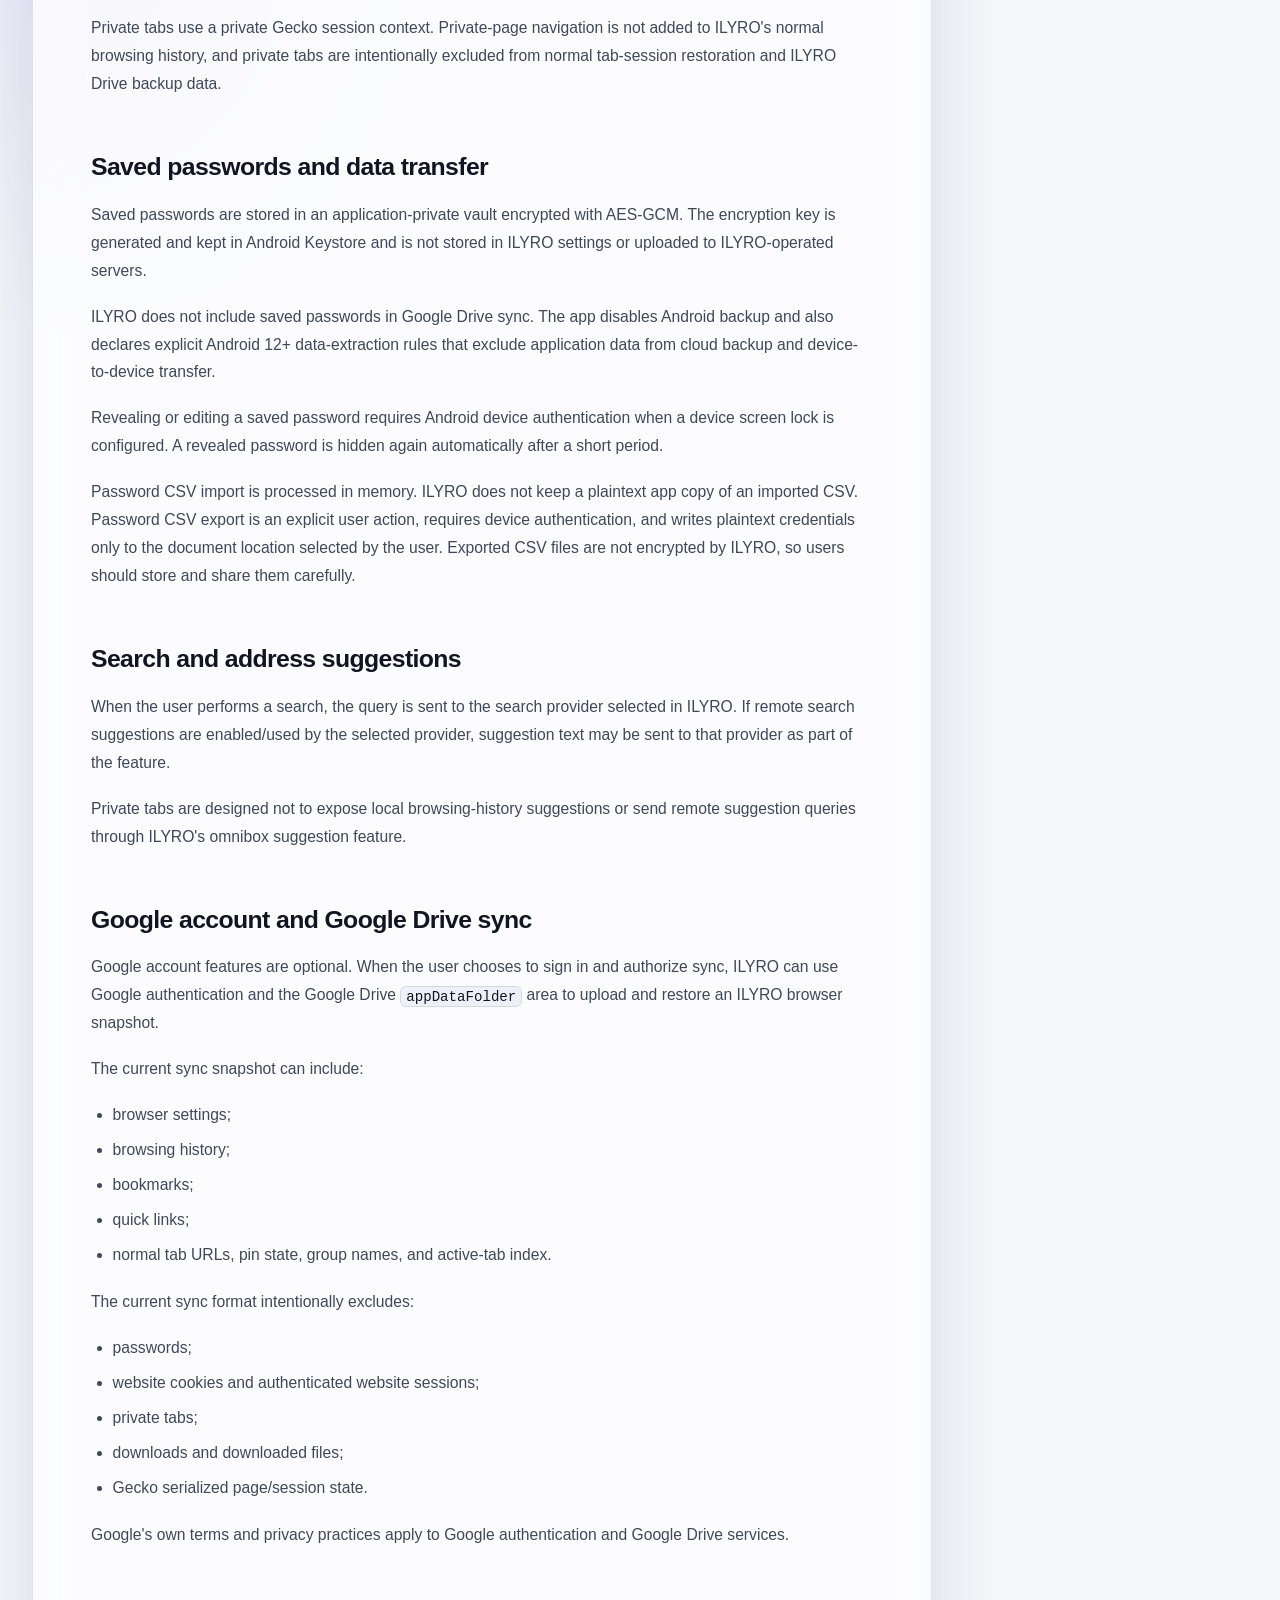
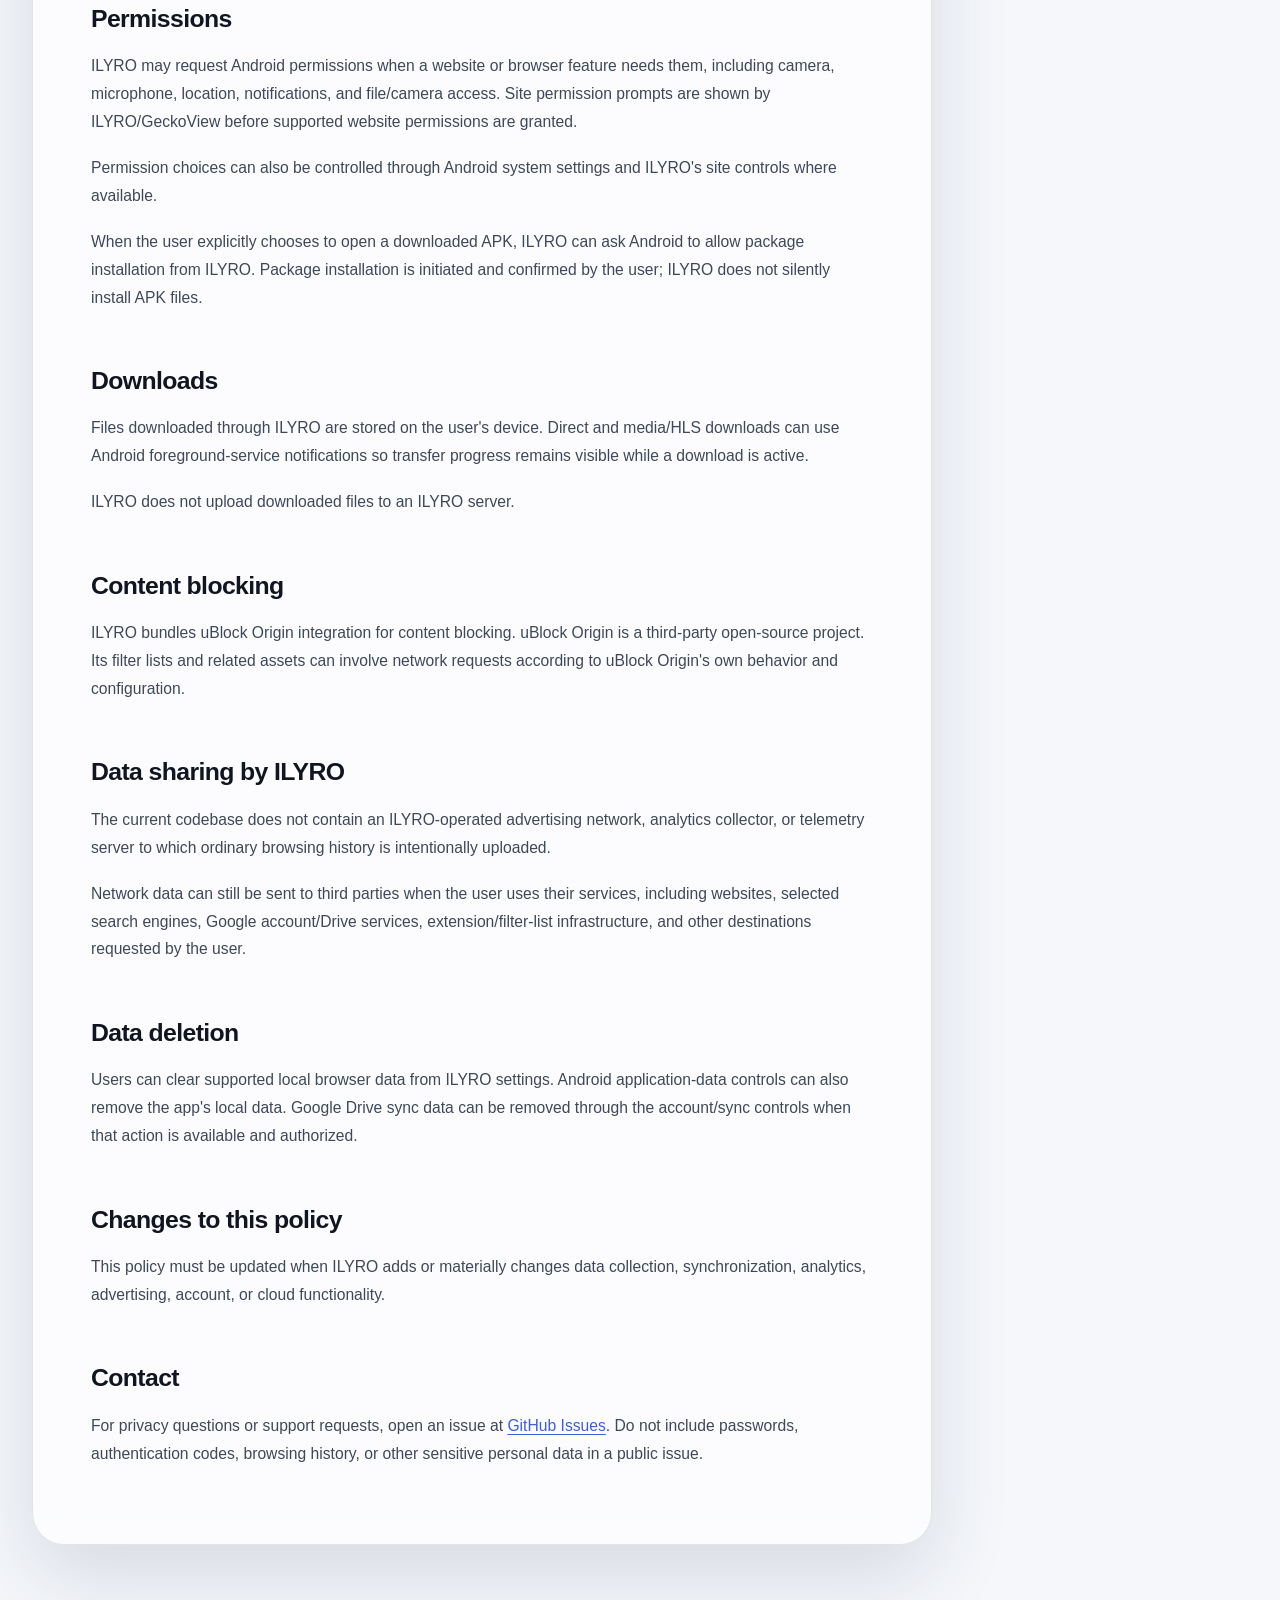
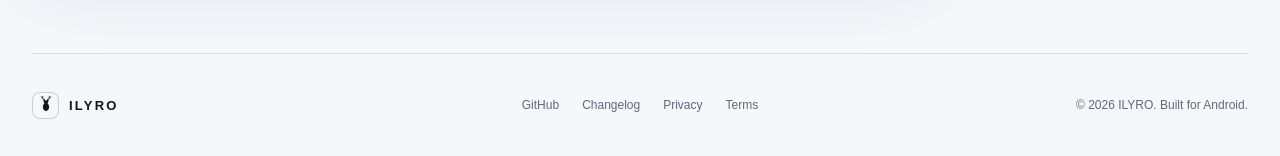
==== commit 39ed7037: "Polish ILYRO website icon system and responsive layout" ====
--- a/docs/privacy.html
+++ b/docs/privacy.html
@@ -7,10 +7,53 @@
     <meta name="description" content="ILYRO Browser Privacy Policy: how the Android browser handles local data, Google sign-in, Google Drive sync, permissions, and downloads." />
     <title>ILYRO — Privacy Policy</title>
     <link rel="icon" href="favicon.svg" type="image/svg+xml" />
-    <link rel="stylesheet" href="styles.css?v=20260921-language-theme" />
+    <link rel="stylesheet" href="styles.css?v=20260921-icon-system-1" />
     <script>document.documentElement.classList.add('js');</script>
   </head>
   <body>
+    <svg class="icon-sprite" aria-hidden="true" focusable="false">
+      <symbol id="icon-download" viewBox="0 0 24 24">
+        <path d="M12 3v11"></path><path d="m7 10 5 5 5-5"></path><path d="M5 20h14"></path>
+      </symbol>
+      <symbol id="icon-arrow-right" viewBox="0 0 24 24">
+        <path d="M4 12h15"></path><path d="m13 6 6 6-6 6"></path>
+      </symbol>
+      <symbol id="icon-arrow-up-right" viewBox="0 0 24 24">
+        <path d="M14 4h6v6"></path><path d="m20 4-9 9"></path><path d="M18 13v3a4 4 0 0 1-4 4H7a4 4 0 0 1-4-4v-7a4 4 0 0 1 4-4h3"></path>
+      </symbol>
+      <symbol id="icon-github" viewBox="0 0 24 24">
+        <path fill="currentColor" d="M12 .297c-6.63 0-12 5.373-12 12 0 5.303 3.438 9.8 8.205 11.385.6.113.82-.258.82-.577 0-.285-.01-1.04-.015-2.04-3.338.724-4.042-1.61-4.042-1.61-.546-1.387-1.333-1.756-1.333-1.756-1.089-.744.084-.729.084-.729 1.205.084 1.84 1.236 1.84 1.236 1.07 1.835 2.809 1.305 3.495.998.108-.776.418-1.305.762-1.605-2.665-.3-5.466-1.332-5.466-5.93 0-1.31.465-2.38 1.235-3.22-.135-.303-.54-1.523.105-3.176 0 0 1.005-.322 3.3 1.23a11.5 11.5 0 0 1 3.003-.404c1.02.005 2.045.138 3.003.404 2.28-1.552 3.285-1.23 3.285-1.23.645 1.653.24 2.873.12 3.176.765.84 1.23 1.91 1.23 3.22 0 4.61-2.805 5.625-5.475 5.92.435.375.81 1.096.81 2.21 0 1.595-.015 2.88-.015 3.27 0 .315.21.69.825.57C20.565 22.092 24 17.592 24 12.297c0-6.627-5.373-12-12-12"></path>
+      </symbol>
+      <symbol id="icon-release" viewBox="0 0 24 24">
+        <rect x="4" y="4" width="16" height="16" rx="5"></rect><path d="m10 8 5 4-5 4Z"></path>
+      </symbol>
+      <symbol id="icon-checksum" viewBox="0 0 24 24">
+        <path d="M6 7h12M6 17h12M8 4 6.5 20M13 4l-1.5 16"></path>
+      </symbol>
+      <symbol id="icon-android" viewBox="0 0 24 24">
+        <path d="M8.1 10.5h7.8a2 2 0 0 1 2 2v5.1a2 2 0 0 1-2 2H8.1a2 2 0 0 1-2-2v-5.1a2 2 0 0 1 2-2Z"></path>
+        <path d="M8.7 10.2 7 7.5M15.3 10.2 17 7.5M6.1 13H4.6M19.4 13h-1.5M9.2 6.3l.9-1.8M14.8 6.3l-.9-1.8M9.4 14.4h.1M14.5 14.4h.1M9 18.5v2M15 18.5v2"></path>
+      </symbol>
+      <symbol id="icon-gecko" viewBox="0 0 24 24">
+        <circle cx="12" cy="12" r="8.5"></circle>
+        <path d="M3.8 12h16.4M12 3.5c2.2 2.3 3.4 5.1 3.4 8.5s-1.2 6.2-3.4 8.5M12 3.5c-2.2 2.3-3.4 5.1-3.4 8.5s1.2 6.2 3.4 8.5"></path>
+      </symbol>
+      <symbol id="icon-shield" viewBox="0 0 24 24">
+        <path d="M12 3 19 6v5c0 4.4-2.7 8.2-7 10-4.3-1.8-7-5.6-7-10V6l7-3Z"></path>
+        <path d="m8.5 12 2.2 2.2 4.8-5"></path>
+      </symbol>
+      <symbol id="icon-bolt" viewBox="0 0 24 24">
+        <path d="m13 2-8 11h6l-1 9 8-11h-6l1-9Z"></path>
+      </symbol>
+      <symbol id="icon-palette" viewBox="0 0 24 24">
+        <path d="M12 3a9 9 0 1 0 0 18h1.1a1.9 1.9 0 0 0 0-3.8h-.8a1.4 1.4 0 0 1 0-2.8H14A7 7 0 0 0 12 3Z"></path>
+        <circle cx="7.5" cy="10" r=".8"></circle><circle cx="10" cy="7.2" r=".8"></circle><circle cx="14" cy="7.2" r=".8"></circle>
+      </symbol>
+      <symbol id="icon-sync" viewBox="0 0 24 24">
+        <path d="M19 8a7.8 7.8 0 0 0-13.2-2L4 8"></path><path d="M4 4v4h4"></path>
+        <path d="M5 16a7.8 7.8 0 0 0 13.2 2L20 16"></path><path d="M20 20v-4h-4"></path>
+      </symbol>
+    </svg>
     <div class="site-noise" aria-hidden="true"></div>
     <div class="ambient ambient-one" aria-hidden="true"></div>
     <div class="ambient ambient-two" aria-hidden="true"></div>
@@ -28,7 +71,7 @@
         <svg class="icon icon-sun" viewBox="0 0 24 24" aria-hidden="true"><circle cx="12" cy="12" r="3.6"></circle><path d="M12 2v2M12 20v2M4.93 4.93l1.42 1.42M17.65 17.65l1.42 1.42M2 12h2M20 12h2M4.93 19.07l1.42-1.42M17.65 6.35l1.42-1.42"></path></svg>
         <svg class="icon icon-moon" viewBox="0 0 24 24" aria-hidden="true"><path d="M20.3 15.1A8.6 8.6 0 0 1 8.9 3.7 8.6 8.6 0 1 0 20.3 15.1Z"></path></svg>
       </button>
-      <a class="header-cta" href="index.html#download">Open project <span aria-hidden="true">↗</span></a>
+      <a class="header-cta" href="index.html#download">Open project <svg class="ui-icon ui-icon-inline" aria-hidden="true"><use href="#icon-arrow-up-right"></use></svg></a>
       <button class="icon-button menu-toggle" id="menu-toggle" type="button" aria-label="Open menu" aria-expanded="false" aria-controls="main-nav"><span></span><span></span></button>
     </div>
   </div>
@@ -93,6 +136,6 @@
   <div class="footer-links"><a href="https://github.com/germ85402-ops/ilyro-browser" target="_blank" rel="noreferrer">GitHub</a><a href="https://github.com/germ85402-ops/ilyro-browser/blob/main/CHANGELOG.md" target="_blank" rel="noreferrer">Changelog</a><a href="privacy.html">Privacy</a><a href="terms.html">Terms</a></div>
   <div class="footer-copy">© <span id="year"></span> ILYRO. Built for Android.</div>
 </footer>
-    <script src="script.js?v=20260921-language-theme"></script>
+    <script src="script.js?v=20260921-icon-system-1"></script>
   </body>
 </html>
--- a/docs/styles.css
+++ b/docs/styles.css
@@ -3802,6 +3802,24 @@
     background: rgba(235, 247, 245, 0.8);
   }
 
+  :root:not([data-theme]) .home-page .brand {
+    color: #102321;
+  }
+
+  :root:not([data-theme]) .home-page .main-nav {
+    color: #557172;
+  }
+
+  :root:not([data-theme]) .home-page .header-cta {
+    border-color: rgba(18, 142, 108, 0.48);
+    background: rgba(219, 243, 237, 0.72);
+    color: #087d63;
+  }
+
+  :root:not([data-theme]) .home-page .menu-toggle {
+    border-color: rgba(28, 113, 112, 0.28);
+  }
+
   :root:not([data-theme]) .home-page .reference-hero::before {
     background:
       linear-gradient(90deg, rgba(235, 247, 245, 0.94) 0%, rgba(235, 247, 245, 0.64) 42%, rgba(235, 247, 245, 0.78) 100%),
@@ -3815,6 +3833,21 @@
   :root:not([data-theme]) .home-page .screenshots-heading p,
   :root:not([data-theme]) .home-page .download-copy > p:not(.reference-kicker) {
     color: #557172;
+  }
+
+  :root:not([data-theme]) .home-page .reference-overline,
+  :root:not([data-theme]) .home-page .reference-kicker {
+    color: #4d807f;
+  }
+
+  :root:not([data-theme]) .home-page .hero-note,
+  :root:not([data-theme]) .home-page .download-note {
+    color: #247d6a;
+  }
+
+  :root:not([data-theme]) .home-page .hero-note span,
+  :root:not([data-theme]) .home-page .download-note span {
+    color: #0d9f78;
   }
 
   :root:not([data-theme]) .home-page .hero-tags span,
@@ -3833,6 +3866,10 @@
     color: #102321;
   }
 
+  :root:not([data-theme]) .home-page .hero-tags span {
+    color: #557172;
+  }
+
   :root:not([data-theme]) .home-page .benefit-card small,
   :root:not([data-theme]) .home-page .why-card p,
   :root:not([data-theme]) .home-page .reference-shot figcaption span,
@@ -3864,3 +3901,279 @@
     color: #164a4b;
   }
 }
+
+
+/* ILYRO icon system and visual polish */
+.icon-sprite {
+  position: absolute;
+  width: 0;
+  height: 0;
+  overflow: hidden;
+}
+
+.ui-icon {
+  display: block;
+  width: 1.05em;
+  height: 1.05em;
+  flex: 0 0 auto;
+  fill: none;
+  stroke: currentColor;
+  stroke-width: 1.8;
+  stroke-linecap: round;
+  stroke-linejoin: round;
+}
+
+.ui-icon-inline {
+  width: 15px;
+  height: 15px;
+}
+
+.ui-icon-github {
+  fill: currentColor;
+  stroke: none;
+}
+
+.header-cta .ui-icon,
+.button .ui-icon {
+  transform: translateY(-0.5px);
+}
+
+.home-page .header-cta {
+  border-radius: 999px;
+  padding-right: 15px;
+  padding-left: 15px;
+}
+
+.home-page .button {
+  min-height: 44px;
+  border-radius: 12px;
+  gap: 9px;
+}
+
+.home-page .button-primary {
+  box-shadow: 0 12px 26px rgba(67, 205, 162, 0.18), inset 0 1px 0 rgba(255, 255, 255, 0.18);
+}
+
+.home-page .button-outline {
+  background: rgba(255, 255, 255, 0.035);
+}
+
+.github-mark {
+  width: 17px;
+  height: 17px;
+  border: 0;
+  border-radius: 0;
+  font-size: inherit;
+}
+
+.hero-tags {
+  gap: 8px;
+}
+
+.hero-tags span {
+  min-height: 30px;
+  border-radius: 999px;
+  padding-right: 10px;
+  padding-left: 10px;
+}
+
+.tag-icon {
+  width: 16px;
+  height: 16px;
+}
+
+.tag-icon .ui-icon {
+  width: 14px;
+  height: 14px;
+  stroke-width: 1.7;
+}
+
+.benefit-strip {
+  gap: 14px;
+}
+
+.benefit-card {
+  min-height: 84px;
+  gap: 14px;
+  border-radius: 14px;
+  padding: 14px 16px;
+  transition: border-color 180ms ease, box-shadow 180ms ease, transform 180ms ease;
+}
+
+.benefit-card:hover {
+  border-color: var(--home-line-strong);
+  box-shadow: 0 14px 30px rgba(4, 25, 36, 0.14);
+  transform: translateY(-2px);
+}
+
+.benefit-icon {
+  width: 44px;
+  height: 44px;
+  flex-basis: 44px;
+  border-radius: 13px;
+  background: linear-gradient(145deg, rgba(92, 224, 184, 0.18), rgba(92, 224, 184, 0.06));
+}
+
+.benefit-icon .ui-icon {
+  width: 21px;
+  height: 21px;
+  stroke-width: 1.75;
+}
+
+.benefit-icon-bolt {
+  color: #8bdcff;
+}
+
+.benefit-icon-palette {
+  color: #d2b8ff;
+}
+
+.benefit-icon-sync {
+  color: #a7d5ff;
+}
+
+.section-link {
+  gap: 8px;
+}
+
+.section-link > span:first-child {
+  font-size: inherit;
+  font-weight: inherit;
+}
+
+.section-link .section-arrow {
+  width: 16px;
+  height: 16px;
+  transition: transform 180ms ease;
+}
+
+.section-link:hover .section-arrow,
+.section-link:focus-visible .section-arrow {
+  transform: translateX(4px);
+}
+
+.why-grid {
+  gap: 14px;
+}
+
+.why-card {
+  border-radius: 14px;
+}
+
+.why-card img {
+  height: 164px;
+}
+
+.reference-shot-grid {
+  grid-template-columns: repeat(3, minmax(0, 1fr));
+  gap: 18px 14px;
+}
+
+.reference-shot img {
+  aspect-ratio: 1.6 / 1;
+  border-radius: 12px;
+  box-shadow: 0 10px 26px rgba(0, 0, 0, 0.18);
+}
+
+.reference-shot figcaption {
+  padding: 10px 2px 0;
+}
+
+.footer-social {
+  gap: 9px;
+}
+
+.footer-social a {
+  display: grid;
+  width: 32px;
+  height: 32px;
+  place-items: center;
+  border: 1px solid rgba(118, 173, 198, 0.24);
+  border-radius: 50%;
+  background: rgba(255, 255, 255, 0.035);
+  color: inherit;
+  transition: border-color 180ms ease, background 180ms ease, transform 180ms ease;
+}
+
+.footer-social a:hover,
+.footer-social a:focus-visible {
+  border-color: var(--home-green);
+  background: rgba(99, 226, 181, 0.12);
+  transform: translateY(-2px);
+}
+
+.footer-social .ui-icon {
+  width: 15px;
+  height: 15px;
+}
+
+:root:not([data-theme]) .home-page .benefit-icon {
+  border-color: rgba(13, 159, 120, 0.2);
+  background: linear-gradient(145deg, rgba(82, 214, 177, 0.18), rgba(82, 214, 177, 0.06));
+}
+
+:root:not([data-theme]) .home-page .benefit-icon-bolt {
+  color: #1587a0;
+}
+
+:root:not([data-theme]) .home-page .benefit-icon-palette {
+  color: #7a58c2;
+}
+
+:root:not([data-theme]) .home-page .benefit-icon-sync {
+  color: #2c76b8;
+}
+
+@media (max-width: 860px) {
+  .reference-shot-grid {
+    grid-template-columns: repeat(2, minmax(0, 1fr));
+  }
+}
+
+@media (max-width: 620px) {
+  .home-page .button {
+    min-height: 46px;
+  }
+
+  .hero-tags span {
+    min-height: 29px;
+  }
+
+  .benefit-card {
+    min-height: 76px;
+  }
+
+  .reference-shot-grid {
+    grid-template-columns: 1fr;
+  }
+
+  .why-card img {
+    height: 190px;
+  }
+
+  .footer-social a {
+    width: 34px;
+    height: 34px;
+  }
+}
+
+@media (prefers-reduced-motion: reduce) {
+  html {
+    scroll-behavior: auto;
+  }
+
+  *,
+  *::before,
+  *::after {
+    animation-duration: 0.01ms !important;
+    animation-iteration-count: 1 !important;
+    transition-duration: 0.01ms !important;
+  }
+}
+
+@media (max-width: 620px) {
+  .ui-icon-inline {
+    width: 16px;
+    height: 16px;
+  }
+}
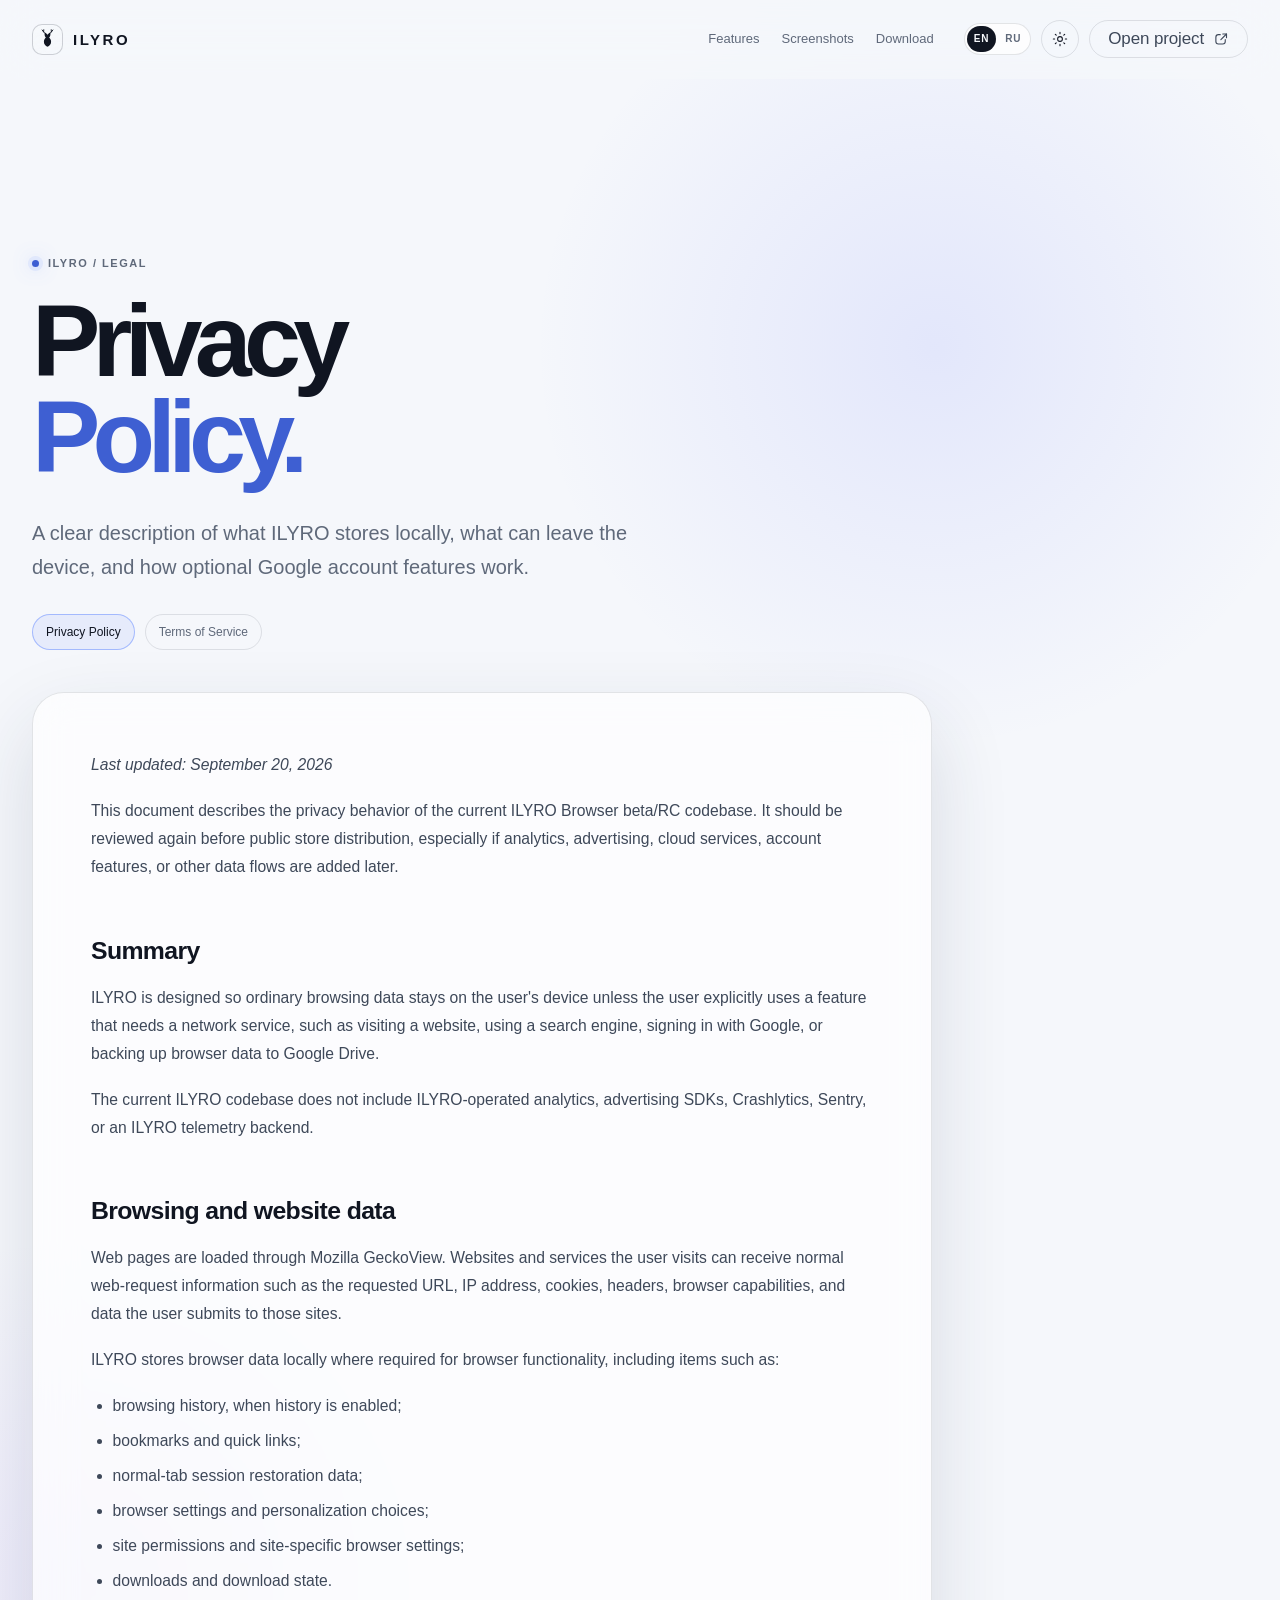
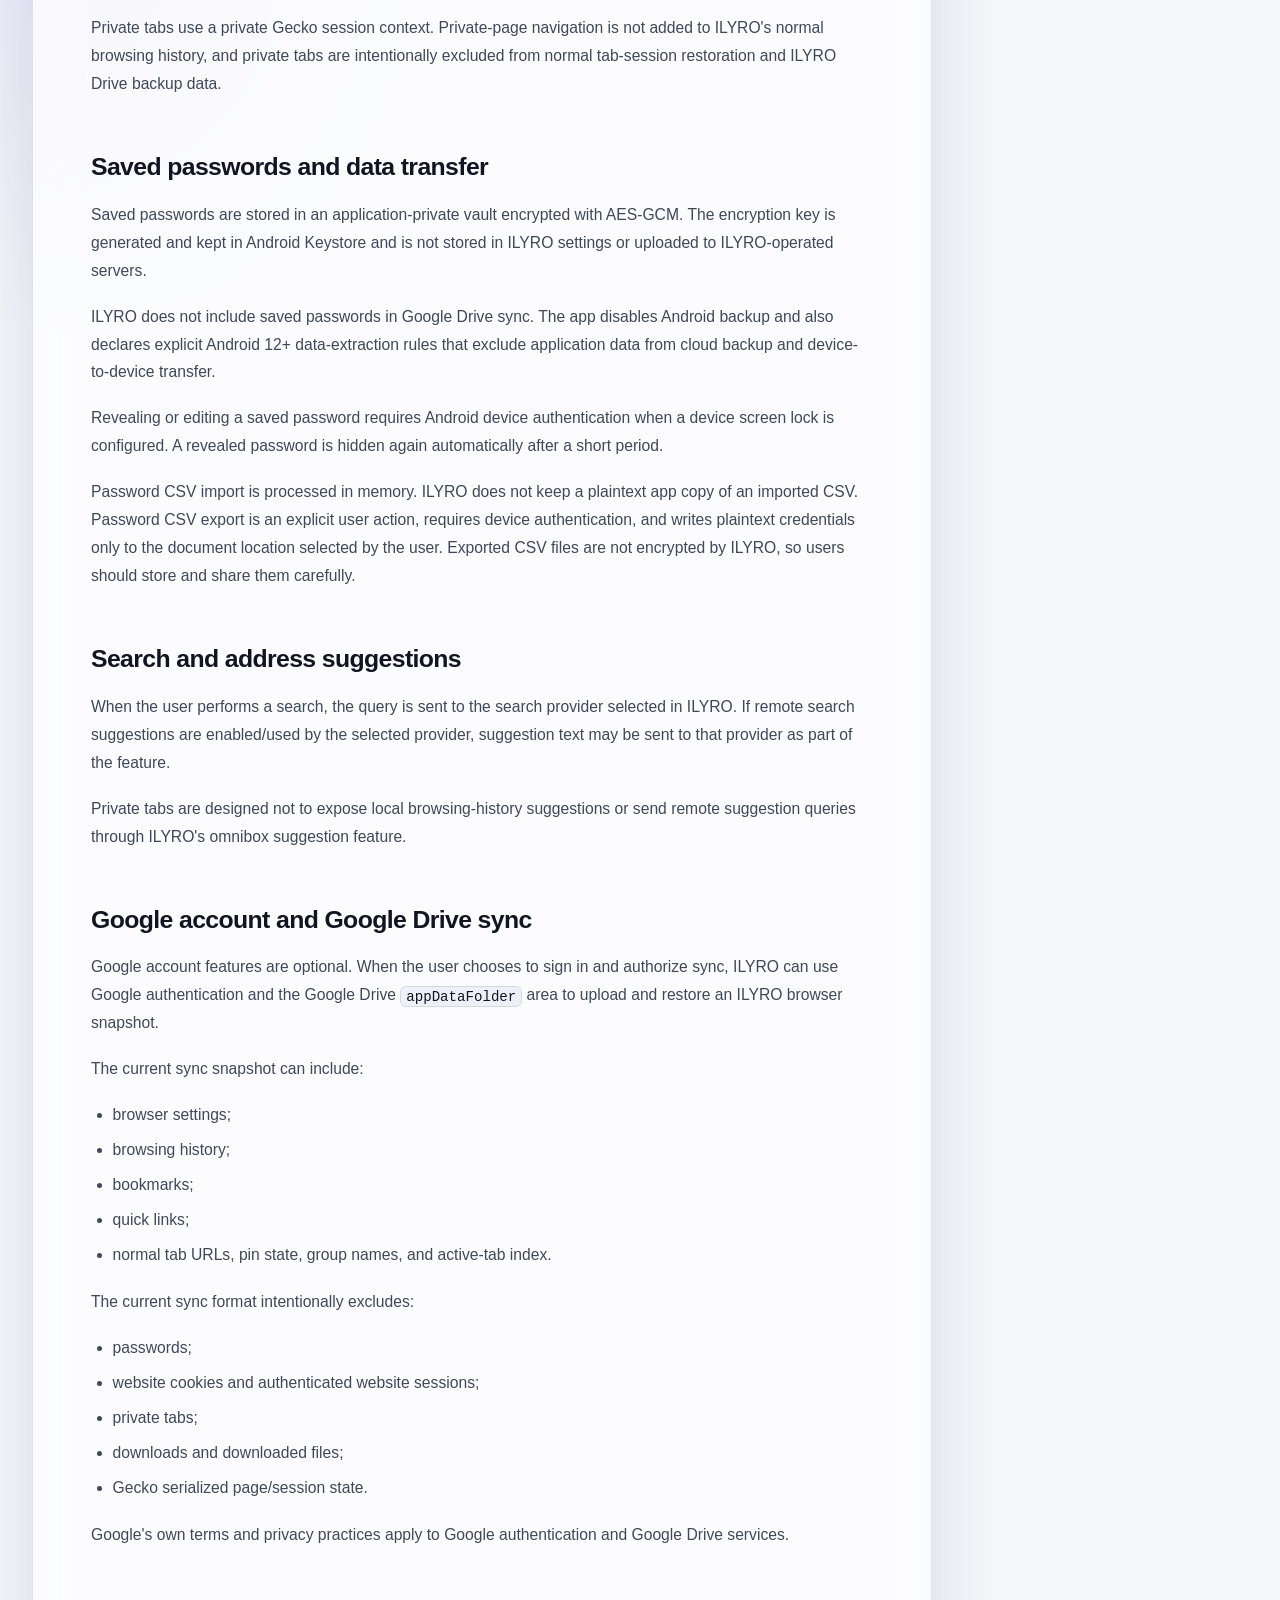
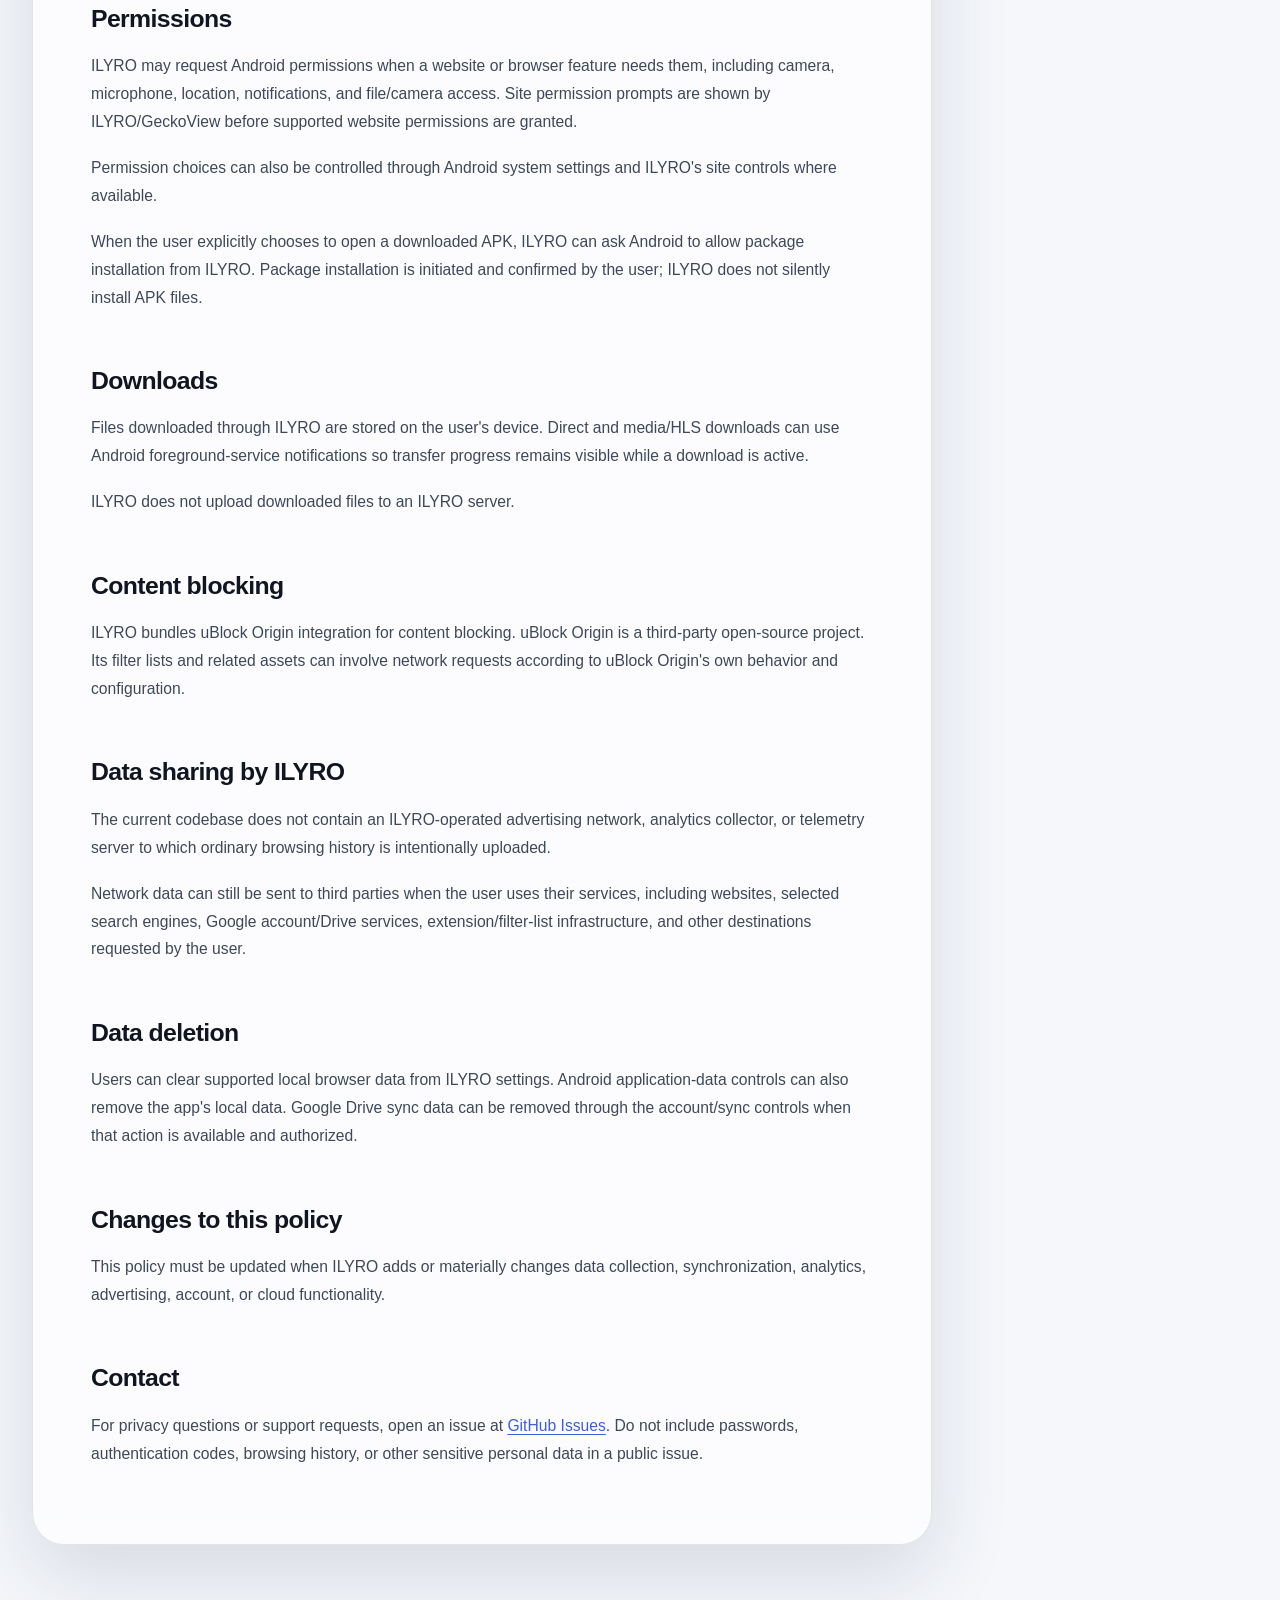
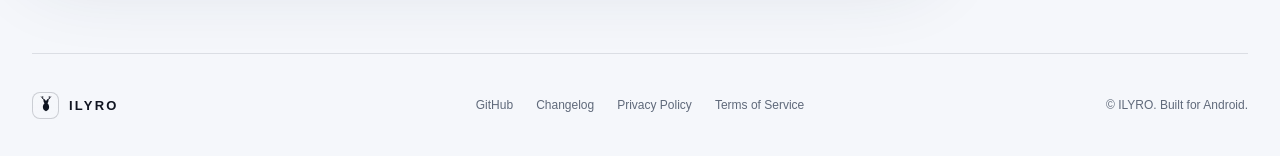
==== commit 05b0cae2: "Polish website localization and release details" ====
--- a/docs/privacy.html
+++ b/docs/privacy.html
@@ -4,10 +4,10 @@
     <meta charset="utf-8" />
     <meta name="viewport" content="width=device-width, initial-scale=1" />
     <meta name="theme-color" content="#080a0f" />
-    <meta name="description" content="ILYRO Browser Privacy Policy: how the Android browser handles local data, Google sign-in, Google Drive sync, permissions, and downloads." />
-    <title>ILYRO — Privacy Policy</title>
+    <meta name="description" content="ILYRO Browser Privacy Policy: how the Android browser handles local data, Google sign-in, Google Drive sync, permissions, and downloads." data-i18n-content="legal.privacyDescription" />
+    <title data-i18n="legal.privacyTitle">ILYRO — Privacy Policy</title>
     <link rel="icon" href="favicon.svg" type="image/svg+xml" />
-    <link rel="stylesheet" href="styles.css?v=20260921-icon-system-1" />
+    <link rel="stylesheet" href="styles.css?v=20260923-site-polish-1" />
     <script>document.documentElement.classList.add('js');</script>
   </head>
   <body>
@@ -61,31 +61,35 @@
 <header class="site-header" id="top">
   <div class="header-inner">
     <a class="brand" href="index.html#top" aria-label="ILYRO, home"><span class="brand-mark" aria-hidden="true"><svg viewBox="0 0 48 48"><path d="M24 38.9c-4.4-1.4-7.5-5.2-7.5-10.1 0-3.6 1.4-6.6 4-8.9-2.7-3.4-3.4-7-1.8-10.7 2.1 1.2 3.9 2.8 5.3 4.9 1.4-2.1 3.2-3.7 5.3-4.9 1.6 3.7.9 7.3-1.8 10.7 2.6 2.3 4 5.3 4 8.9 0 4.9-3.1 8.7-7.5 10.1Z" /><path class="mark-line" d="M20.7 12.7 16 8.4l-3.2-4.2M27.3 12.7 32 8.4l3.2-4.2M16 8.4l.2-4.8M32 8.4l-.2-4.8" /><path class="mark-cut" d="M20.5 25.2c1.1 1.2 2.3 1.8 3.5-1.8" /></svg></span><span class="brand-name">ILYRO</span></a>
-    <nav class="main-nav" id="main-nav" aria-label="Primary navigation">
-      <a href="index.html#features">Features</a>
-      <a href="index.html#screenshots">Screenshots</a>
-      <a href="index.html#download">Download</a>
+    <nav class="main-nav" id="main-nav" aria-label="Primary navigation" data-i18n-aria="nav.label">
+      <a href="index.html#features" data-i18n="nav.features">Features</a>
+      <a href="index.html#screenshots" data-i18n="nav.screenshots">Screenshots</a>
+      <a href="index.html#download" data-i18n="nav.download">Download</a>
     </nav>
     <div class="header-actions">
-      <button class="icon-button theme-toggle" id="theme-toggle" type="button" aria-label="Theme follows your device">
+      <div class="language-switcher" role="group" aria-label="Language" data-i18n-aria="language.label">
+        <button type="button" data-language="en" aria-pressed="true">EN</button>
+        <button type="button" data-language="ru" aria-pressed="false">RU</button>
+      </div>
+      <button class="icon-button theme-toggle" id="theme-toggle" type="button" aria-label="Theme follows your device" data-i18n-aria="theme.system">
         <svg class="icon icon-sun" viewBox="0 0 24 24" aria-hidden="true"><circle cx="12" cy="12" r="3.6"></circle><path d="M12 2v2M12 20v2M4.93 4.93l1.42 1.42M17.65 17.65l1.42 1.42M2 12h2M20 12h2M4.93 19.07l1.42-1.42M17.65 6.35l1.42-1.42"></path></svg>
         <svg class="icon icon-moon" viewBox="0 0 24 24" aria-hidden="true"><path d="M20.3 15.1A8.6 8.6 0 0 1 8.9 3.7 8.6 8.6 0 1 0 20.3 15.1Z"></path></svg>
       </button>
-      <a class="header-cta" href="index.html#download">Open project <svg class="ui-icon ui-icon-inline" aria-hidden="true"><use href="#icon-arrow-up-right"></use></svg></a>
-      <button class="icon-button menu-toggle" id="menu-toggle" type="button" aria-label="Open menu" aria-expanded="false" aria-controls="main-nav"><span></span><span></span></button>
+      <a class="header-cta" href="index.html#download"><span data-i18n="legal.project">Open project</span> <svg class="ui-icon ui-icon-inline" aria-hidden="true"><use href="#icon-arrow-up-right"></use></svg></a>
+      <button class="icon-button menu-toggle" id="menu-toggle" type="button" aria-label="Open menu" data-i18n-aria="menu.open" aria-expanded="false" aria-controls="main-nav"><span></span><span></span></button>
     </div>
   </div>
 </header>
     <main class="legal-main">
       <section class="legal-page section-shell reveal is-visible" aria-labelledby="legal-title">
         <div class="eyebrow"><span class="eyebrow-dot"></span> ILYRO / LEGAL</div>
-        <h1 id="legal-title">Privacy<br /><span>Policy.</span></h1>
-        <p class="legal-lead">A clear description of what ILYRO stores locally, what can leave the device, and how optional Google account features work.</p>
-        <div class="legal-switch" aria-label="Legal pages">
-          <a class="is-active" href="privacy.html">Privacy Policy</a>
-          <a class="" href="terms.html">Terms of Service</a>
+        <h1 id="legal-title" data-i18n="legal.privacyHeading" data-i18n-mode="html">Privacy<br /><span>Policy.</span></h1>
+        <p class="legal-lead" data-i18n="legal.privacyLead">A clear description of what ILYRO stores locally, what can leave the device, and how optional Google account features work.</p>
+        <div class="legal-switch" aria-label="Legal pages" data-i18n-aria="legal.pages">
+          <a class="is-active" href="privacy.html" data-i18n="footer.privacy">Privacy Policy</a>
+          <a class="" href="terms.html" data-i18n="footer.terms">Terms of Service</a>
         </div>
-        <article class="legal-card"><p><em>Last updated: September 20, 2026</em></p>
+        <article class="legal-card" data-legal-language="en" lang="en"><p><em>Last updated: September 20, 2026</em></p>
 <p>This document describes the privacy behavior of the current ILYRO Browser beta/RC codebase. It should be reviewed again before public store distribution, especially if analytics, advertising, cloud services, account features, or other data flows are added later.</p>
 <h2>Summary</h2>
 <p>ILYRO is designed so ordinary browsing data stays on the user's device unless the user explicitly uses a feature that needs a network service, such as visiting a website, using a search engine, signing in with Google, or backing up browser data to Google Drive.</p>
@@ -127,15 +131,59 @@
 <h2>Changes to this policy</h2>
 <p>This policy must be updated when ILYRO adds or materially changes data collection, synchronization, analytics, advertising, account, or cloud functionality.</p>
 <h2>Contact</h2>
-<p>For privacy questions or support requests, open an issue at <a href="https://github.com/germ85402-ops/ilyro-browser/issues" target="_blank" rel="noreferrer">GitHub Issues</a>. Do not include passwords, authentication codes, browsing history, or other sensitive personal data in a public issue.</p></article>
+<p>For privacy questions or support requests, open an issue at <a href="https://github.com/germ85402-ops/ilyro-browser/issues" target="_blank" rel="noreferrer">GitHub Issues</a>. Do not include passwords, authentication codes, browsing history, or other sensitive personal data in a public issue.</p></article><article class="legal-card" data-legal-language="ru" lang="ru" hidden>
+<p><em>Последнее обновление: 20 сентября 2026 года</em></p>
+<p>В этом документе описано, как текущая бета-версия/RC-кодовая база ILYRO Browser обрабатывает данные. Перед публикацией в официальном магазине документ следует проверить ещё раз, особенно если позднее появятся аналитика, реклама, облачные сервисы, функции аккаунта или другие способы обработки данных.</p>
+<h2>Кратко</h2>
+<p>Обычные данные о просмотре сайтов остаются на устройстве пользователя, если он сам не использует функцию, которой нужен сетевой сервис: например, не открывает сайт, не выполняет поиск, не входит в аккаунт Google или не создаёт резервную копию данных браузера в Google Drive.</p>
+<p>В текущем коде ILYRO нет управляемых ILYRO средств аналитики, рекламных SDK, Crashlytics, Sentry или собственного сервера телеметрии.</p>
+<h2>Просмотр сайтов и данные сайтов</h2>
+<p>Веб-страницы загружаются через Mozilla GeckoView. Посещаемые пользователем сайты и сервисы могут получать стандартную информацию веб-запроса: запрошенный URL, IP-адрес, cookie, заголовки, сведения о возможностях браузера и данные, которые пользователь отправляет этим сайтам.</p>
+<p>Для работы браузера ILYRO хранит на устройстве, среди прочего:</p>
+<ul><li>историю просмотров, если она включена;</li><li>закладки и быстрые ссылки;</li><li>данные для восстановления сессии обычных вкладок;</li><li>настройки браузера и параметры персонализации;</li><li>разрешения сайтов и настройки для отдельных сайтов;</li><li>загрузки и их состояние.</li></ul>
+<p>В приватных вкладках используется отдельный приватный контекст Gecko. Посещения страниц в приватном режиме не добавляются в обычную историю ILYRO. Такие вкладки также не восстанавливаются вместе с обычной сессией и не включаются в резервную копию ILYRO в Drive.</p>
+<h2>Сохранённые пароли и передача данных</h2>
+<p>Сохранённые пароли находятся в закрытом хранилище приложения, зашифрованном с помощью AES-GCM. Ключ шифрования создаётся и хранится в Android Keystore: он не хранится в настройках ILYRO и не передаётся на серверы ILYRO.</p>
+<p>Пароли не включаются в синхронизацию ILYRO с Google Drive. Приложение отключает резервное копирование Android и задаёт отдельные правила извлечения данных для Android 12 и новее, исключающие данные приложения из облачной резервной копии и переноса между устройствами.</p>
+<p>Для просмотра или изменения сохранённого пароля требуется аутентификация Android, если на устройстве настроена блокировка экрана. Через короткое время показанный пароль скрывается автоматически.</p>
+<p>Импорт CSV-файла с паролями обрабатывается в памяти. ILYRO не сохраняет копию импортированного файла в открытом виде внутри приложения. Экспорт CSV — отдельное действие пользователя, требующее аутентификации устройства; файл с паролями в открытом виде сохраняется только в выбранное пользователем место. ILYRO не шифрует экспортированные CSV-файлы, поэтому храните их и передавайте с осторожностью.</p>
+<h2>Подсказки для поиска и адресной строки</h2>
+<p>При поиске запрос отправляется выбранному в ILYRO поисковому сервису. Если выбранный сервис предоставляет удалённые подсказки и эта функция используется, текст запроса может передаваться этому сервису для формирования подсказок.</p>
+<p>В приватных вкладках ILYRO не показывает подсказки на основе локальной истории и не отправляет удалённые запросы подсказок через адресную строку.</p>
+<h2>Аккаунт Google и синхронизация с Google Drive</h2>
+<p>Функции аккаунта Google необязательны. Если пользователь решит войти и разрешить синхронизацию, ILYRO может использовать аутентификацию Google и папку Google Drive <code>appDataFolder</code>, чтобы сохранить и восстановить копию данных браузера ILYRO.</p>
+<p>Текущая копия для синхронизации может включать:</p>
+<ul><li>настройки браузера;</li><li>историю просмотров;</li><li>закладки;</li><li>быстрые ссылки;</li><li>URL обычных вкладок, их закреплённое состояние, названия групп и индекс активной вкладки.</li></ul>
+<p>В текущий формат синхронизации намеренно не входят:</p>
+<ul><li>пароли;</li><li>cookie сайтов и авторизованные сессии на сайтах;</li><li>приватные вкладки;</li><li>загрузки и скачанные файлы;</li><li>сериализованное состояние страниц/сессии Gecko.</li></ul>
+<p>Для аутентификации Google и Google Drive действуют собственные условия и правила конфиденциальности Google.</p>
+<h2>Разрешения</h2>
+<p>ILYRO может запросить разрешение Android, когда оно нужно сайту или функции браузера: например, доступ к камере, микрофону, геопозиции, уведомлениям или файлам/камере. Перед выдачей поддерживаемых разрешений для сайта ILYRO/GeckoView показывает запрос.</p>
+<p>Разрешения также можно настраивать в системных настройках Android и в настройках сайтов ILYRO, если они доступны.</p>
+<p>Если пользователь сам выбирает установку скачанного APK, ILYRO может попросить Android разрешить установку приложений из ILYRO. Установку запускает и подтверждает пользователь; ILYRO не устанавливает APK без его участия.</p>
+<h2>Загрузки</h2>
+<p>Файлы, скачанные через ILYRO, сохраняются на устройстве пользователя. Для прямых загрузок и медиа/HLS-загрузок могут использоваться уведомления Android foreground service, чтобы показывать ход передачи активного файла.</p>
+<p>ILYRO не отправляет скачанные файлы на свой сервер.</p>
+<h2>Блокировка контента</h2>
+<p>В ILYRO встроена интеграция uBlock Origin для блокировки контента. uBlock Origin — сторонний проект с открытым исходным кодом. В зависимости от его поведения и настроек списки фильтров и связанные с ними материалы могут загружаться по сети.</p>
+<h2>Передача данных со стороны ILYRO</h2>
+<p>В текущей кодовой базе нет управляемых ILYRO рекламной сети, сборщика аналитики или сервера телеметрии, куда намеренно отправлялась бы обычная история просмотров.</p>
+<p>Сетевые данные всё же могут передаваться третьим сторонам, когда пользователь использует их сервисы: посещает сайты, пользуется выбранной поисковой системой, сервисами Google Account/Drive, инфраструктурой расширений и списков фильтров или другими запрошенными адресами.</p>
+<h2>Удаление данных</h2>
+<p>Пользователь может удалить поддерживаемые локальные данные браузера в настройках ILYRO. Локальные данные приложения также можно удалить в настройках Android. Данные синхронизации в Google Drive можно удалить через настройки аккаунта/синхронизации, если это действие доступно и авторизовано.</p>
+<h2>Изменения политики</h2>
+<p>Политику следует обновлять, когда ILYRO добавляет или существенно меняет сбор данных, синхронизацию, аналитику, рекламу, функции аккаунта или облачные функции.</p>
+<h2>Контакты</h2>
+<p>По вопросам конфиденциальности или поддержки создайте обращение в разделе <a href="https://github.com/germ85402-ops/ilyro-browser/issues" target="_blank" rel="noreferrer">GitHub Issues</a>. Не публикуйте в открытом обращении пароли, коды аутентификации, историю просмотров и другие чувствительные персональные данные.</p>
+</article>
       </section>
     </main>
     
 <footer class="site-footer section-shell">
-  <a class="brand footer-brand" href="index.html#top" aria-label="ILYRO, наверх"><span class="brand-mark" aria-hidden="true"><svg viewBox="0 0 48 48"><path d="M24 38.9c-4.4-1.4-7.5-5.2-7.5-10.1 0-3.6 1.4-6.6 4-8.9-2.7-3.4-3.4-7-1.8-10.7 2.1 1.2 3.9 2.8 5.3 4.9 1.4-2.1 3.2-3.7 5.3-4.9 1.6 3.7.9 7.3-1.8 10.7 2.6 2.3 4 5.3 4 8.9 0 4.9-3.1 8.7-7.5 10.1Z" /><path class="mark-line" d="M20.7 12.7 16 8.4l-3.2-4.2M27.3 12.7 32 8.4l3.2-4.2M16 8.4l.2-4.8M32 8.4l-.2-4.8" /><path class="mark-cut" d="M20.5 25.2c1.1 1.2 2.3 1.8 3.5-1.8" /></svg></span><span class="brand-name">ILYRO</span></a>
-  <div class="footer-links"><a href="https://github.com/germ85402-ops/ilyro-browser" target="_blank" rel="noreferrer">GitHub</a><a href="https://github.com/germ85402-ops/ilyro-browser/blob/main/CHANGELOG.md" target="_blank" rel="noreferrer">Changelog</a><a href="privacy.html">Privacy</a><a href="terms.html">Terms</a></div>
-  <div class="footer-copy">© <span id="year"></span> ILYRO. Built for Android.</div>
+  <a class="brand footer-brand" href="index.html#top" aria-label="ILYRO, back to top" data-i18n-aria="brand.top"><span class="brand-mark" aria-hidden="true"><svg viewBox="0 0 48 48"><path d="M24 38.9c-4.4-1.4-7.5-5.2-7.5-10.1 0-3.6 1.4-6.6 4-8.9-2.7-3.4-3.4-7-1.8-10.7 2.1 1.2 3.9 2.8 5.3 4.9 1.4-2.1 3.2-3.7 5.3-4.9 1.6 3.7.9 7.3-1.8 10.7 2.6 2.3 4 5.3 4 8.9 0 4.9-3.1 8.7-7.5 10.1Z" /><path class="mark-line" d="M20.7 12.7 16 8.4l-3.2-4.2M27.3 12.7 32 8.4l3.2-4.2M16 8.4l.2-4.8M32 8.4l-.2-4.8" /><path class="mark-cut" d="M20.5 25.2c1.1 1.2 2.3 1.8 3.5-1.8" /></svg></span><span class="brand-name">ILYRO</span></a>
+  <div class="footer-links"><a href="https://github.com/germ85402-ops/ilyro-browser" target="_blank" rel="noreferrer">GitHub</a><a href="https://github.com/germ85402-ops/ilyro-browser/blob/main/CHANGELOG.md" target="_blank" rel="noreferrer" data-i18n="legal.changelog">Changelog</a><a href="privacy.html" data-i18n="footer.privacy">Privacy Policy</a><a href="terms.html" data-i18n="footer.terms">Terms of Service</a></div>
+  <div class="footer-copy">© <span id="year"></span> ILYRO. <span data-i18n="legal.builtFor">Built for Android.</span></div>
 </footer>
-    <script src="script.js?v=20260921-icon-system-1"></script>
+    <script src="script.js?v=20260923-site-polish-1"></script>
   </body>
 </html>
--- a/docs/styles.css
+++ b/docs/styles.css
@@ -2909,6 +2909,51 @@
   margin-top: 22px;
 }
 
+.hero-release {
+  margin: 10px 0 0;
+  font-size: 11px;
+  line-height: 1.3;
+}
+
+.release-pill {
+  display: inline-flex;
+  align-items: center;
+  min-height: 25px;
+  border: 1px solid rgba(231, 200, 123, 0.38);
+  border-radius: 999px;
+  padding: 3px 10px;
+  background: rgba(231, 200, 123, 0.1);
+  color: #f0d99c;
+  font-size: 10px;
+  font-weight: 750;
+  letter-spacing: 0.015em;
+}
+
+.download-meta {
+  display: flex;
+  flex-wrap: wrap;
+  align-items: baseline;
+  gap: 7px 16px;
+  margin-top: 9px;
+}
+
+.download-copy .download-compat,
+.download-copy .release-version {
+  margin: 0;
+  color: var(--home-muted);
+  font-size: 12px;
+  font-weight: 650;
+}
+
+.release-version strong {
+  color: var(--home-text);
+  font-weight: 750;
+}
+
+.download-release-status {
+  margin: 9px 0 0;
+}
+
 .home-page .button {
   min-height: 42px;
   border-radius: 9px;
@@ -3099,6 +3144,12 @@
   justify-content: space-between;
   gap: 25px;
   margin-bottom: 26px;
+}
+
+.screenshots-locale-note {
+  margin-top: 5px !important;
+  font-size: 11px !important;
+  font-weight: 650;
 }
 
 .reference-heading h2 {
@@ -3406,7 +3457,7 @@
 
 .home-page .footer-links {
   gap: 19px;
-  color: #93aab5;
+  color: var(--home-muted);
   font-size: 10px;
 }
 
@@ -3837,17 +3888,33 @@
 
   :root:not([data-theme]) .home-page .reference-overline,
   :root:not([data-theme]) .home-page .reference-kicker {
-    color: #4d807f;
+    color: #3e6867;
+  }
+
+  :root:not([data-theme]) .home-page .download-copy .download-compat,
+  :root:not([data-theme]) .home-page .download-copy .release-version,
+  :root:not([data-theme]) .home-page .footer-links {
+    color: #466869;
+  }
+
+  :root:not([data-theme]) .home-page .release-version strong {
+    color: #102321;
+  }
+
+  :root:not([data-theme]) .home-page .release-pill {
+    border-color: rgba(112, 83, 19, 0.3);
+    background: rgba(230, 194, 89, 0.16);
+    color: #62490d;
   }
 
   :root:not([data-theme]) .home-page .hero-note,
   :root:not([data-theme]) .home-page .download-note {
-    color: #247d6a;
+    color: #1d6b58;
   }
 
   :root:not([data-theme]) .home-page .hero-note span,
   :root:not([data-theme]) .home-page .download-note span {
-    color: #0d9f78;
+    color: #08745a;
   }
 
   :root:not([data-theme]) .home-page .hero-tags span,
@@ -3885,6 +3952,10 @@
 
   :root:not([data-theme]) .home-page .reference-download {
     background: #d8eeea;
+  }
+
+  :root:not([data-theme]) .home-page .screenshots-locale-note {
+    color: #466869;
   }
 
   :root:not([data-theme]) .home-page .download-backdrop {
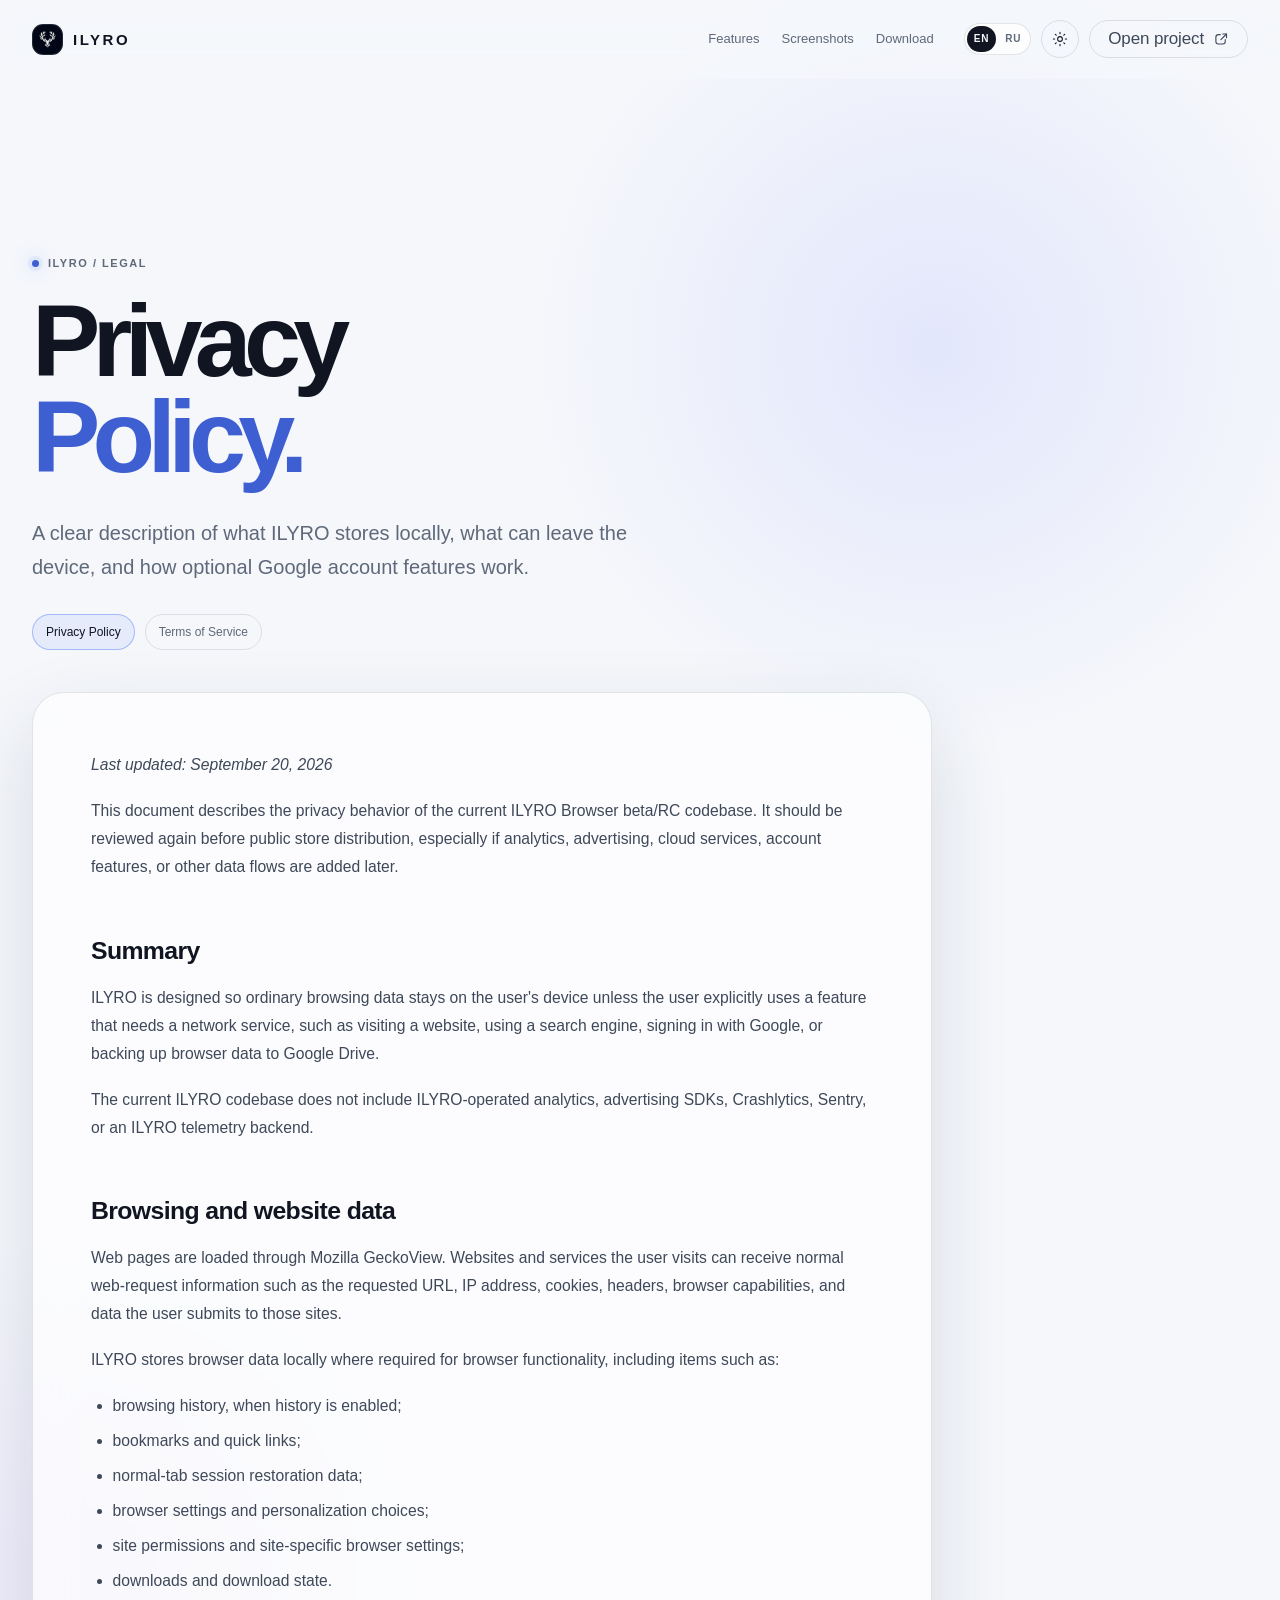
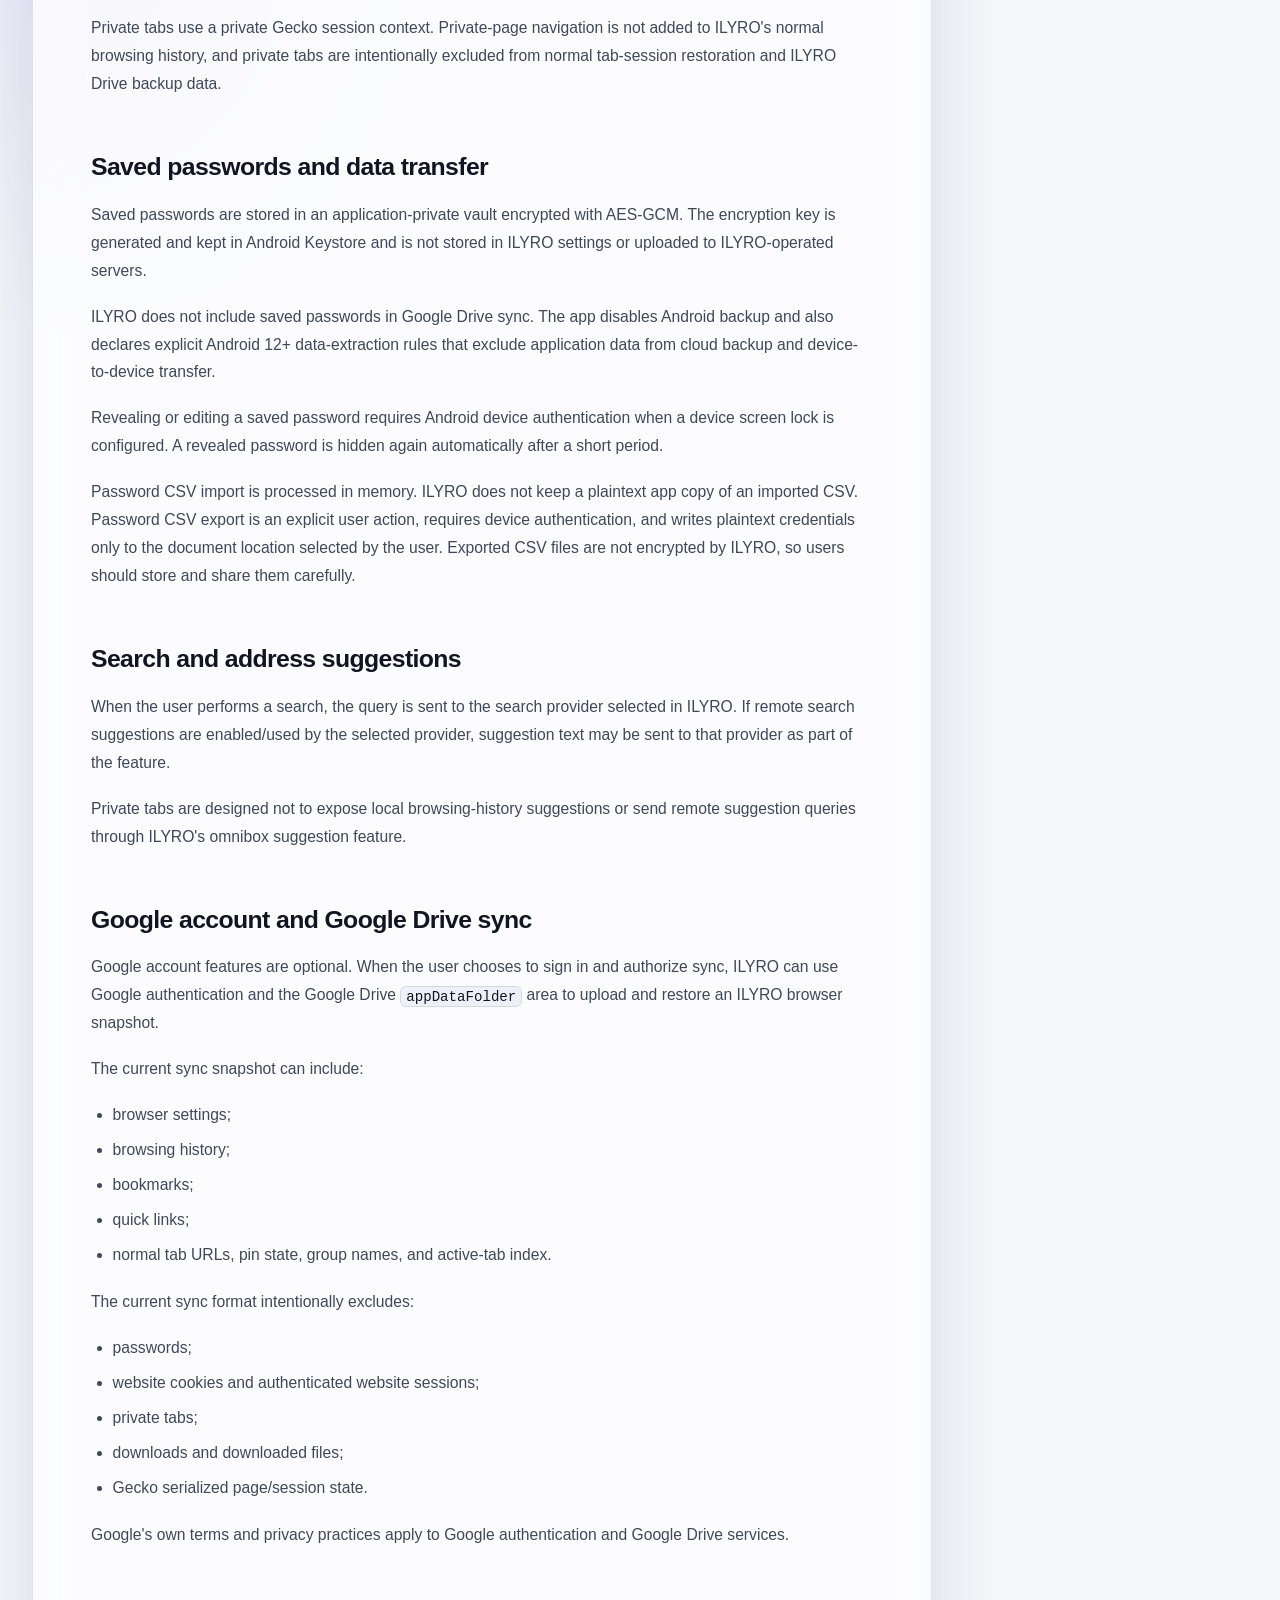
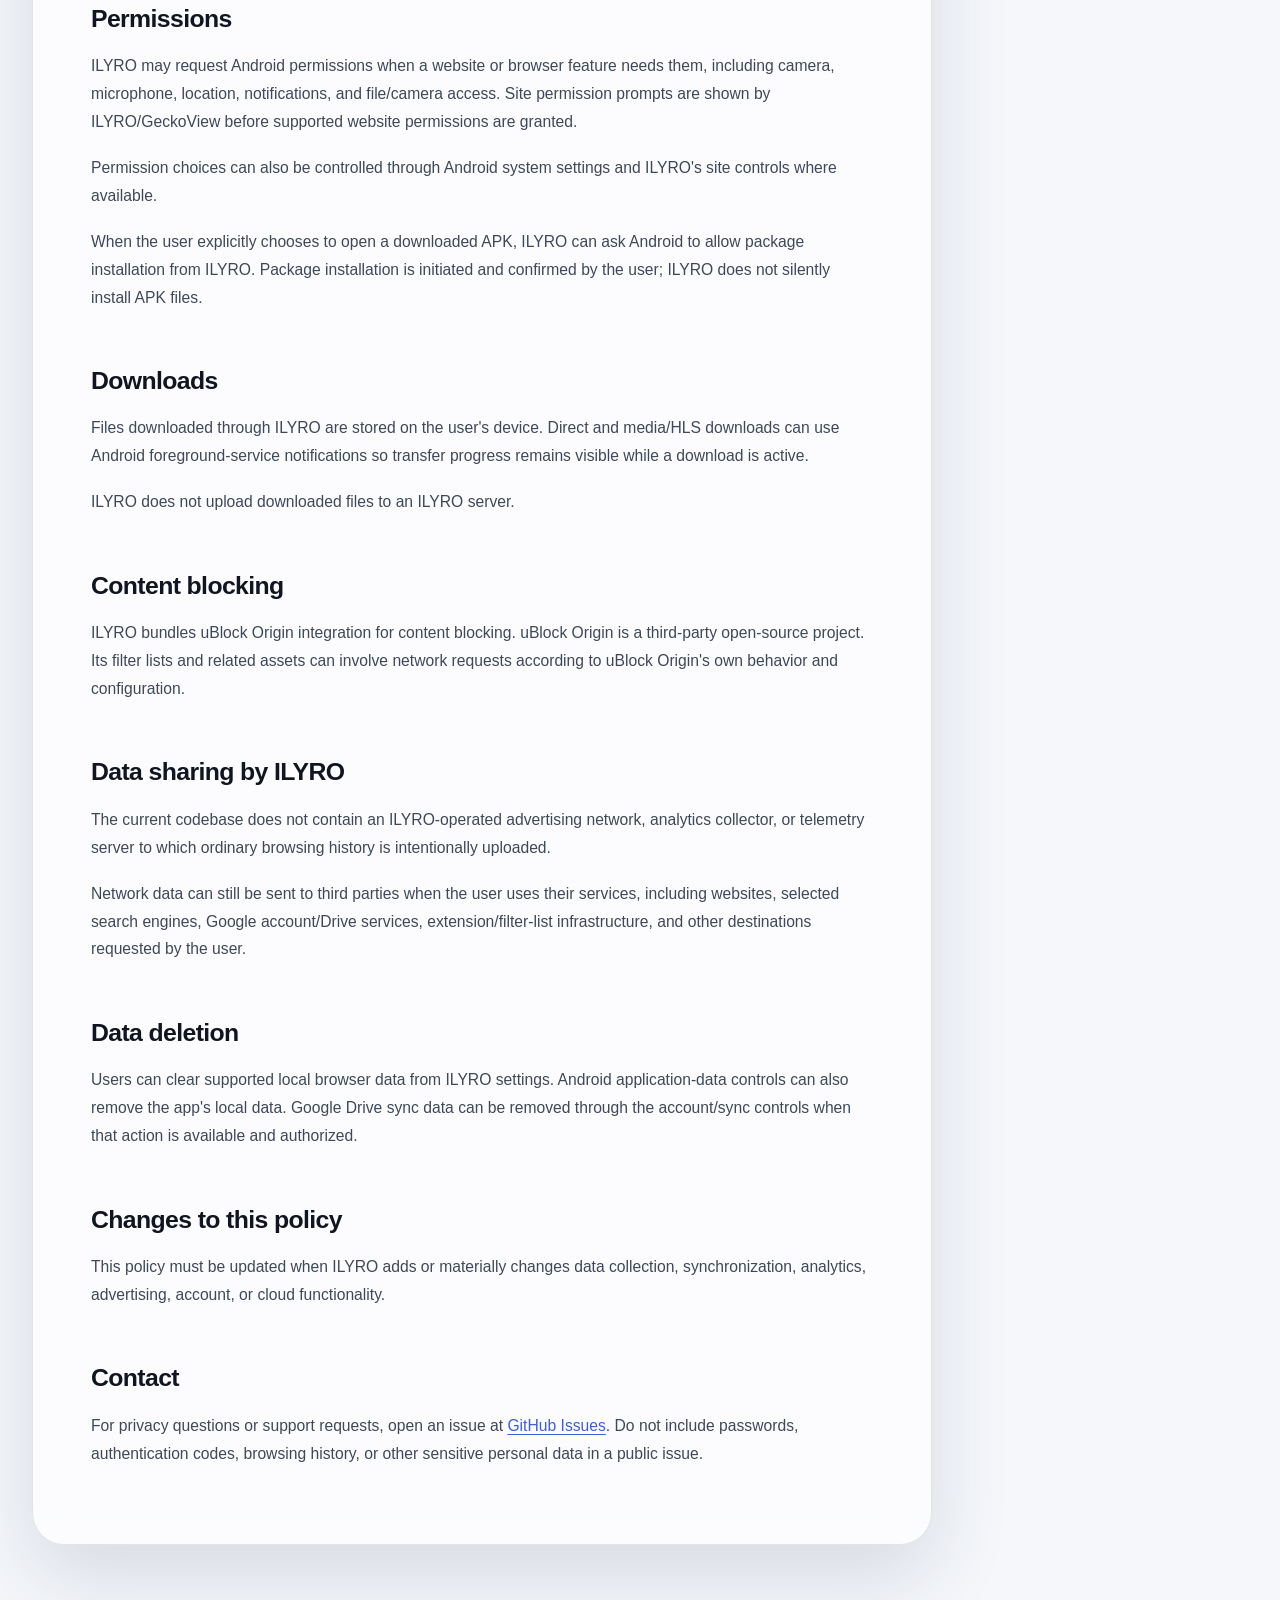
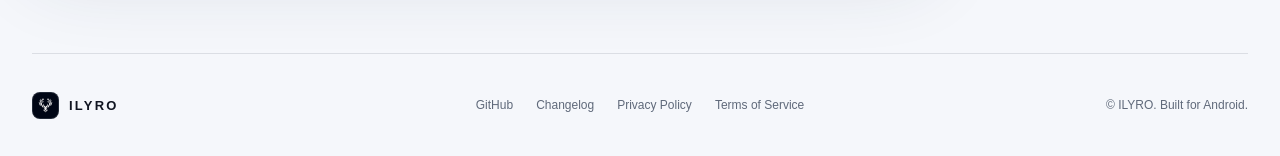
==== commit e607b4d0: "Redesign ILYRO website and translate screenshots" ====
--- a/docs/privacy.html
+++ b/docs/privacy.html
@@ -6,8 +6,8 @@
     <meta name="theme-color" content="#080a0f" />
     <meta name="description" content="ILYRO Browser Privacy Policy: how the Android browser handles local data, Google sign-in, Google Drive sync, permissions, and downloads." data-i18n-content="legal.privacyDescription" />
     <title data-i18n="legal.privacyTitle">ILYRO — Privacy Policy</title>
-    <link rel="icon" href="favicon.svg" type="image/svg+xml" />
-    <link rel="stylesheet" href="styles.css?v=20260923-site-polish-1" />
+    <link rel="icon" href="assets/ilyro-app-icon.png?v=20260923-graphite-coral" type="image/png" />
+    <link rel="stylesheet" href="styles.css?v=20260923-graphite-coral" />
     <script>document.documentElement.classList.add('js');</script>
   </head>
   <body>
@@ -184,6 +184,6 @@
   <div class="footer-links"><a href="https://github.com/germ85402-ops/ilyro-browser" target="_blank" rel="noreferrer">GitHub</a><a href="https://github.com/germ85402-ops/ilyro-browser/blob/main/CHANGELOG.md" target="_blank" rel="noreferrer" data-i18n="legal.changelog">Changelog</a><a href="privacy.html" data-i18n="footer.privacy">Privacy Policy</a><a href="terms.html" data-i18n="footer.terms">Terms of Service</a></div>
   <div class="footer-copy">© <span id="year"></span> ILYRO. <span data-i18n="legal.builtFor">Built for Android.</span></div>
 </footer>
-    <script src="script.js?v=20260923-site-polish-1"></script>
+    <script src="script.js?v=20260923-graphite-coral"></script>
   </body>
 </html>
--- a/docs/styles.css
+++ b/docs/styles.css
@@ -4248,3 +4248,933 @@
     height: 16px;
   }
 }
+
+/* Graphite and coral landing page */
+body.home-page {
+  --max-width: 1360px;
+  --home-bg: #111318;
+  --home-bg-deep: #0d0f13;
+  --home-surface: #191c22;
+  --home-surface-soft: #15181e;
+  --home-line: rgba(238, 232, 221, 0.14);
+  --home-line-strong: rgba(255, 112, 83, 0.54);
+  --home-text: #f4efe6;
+  --home-muted: #aaa49b;
+  --home-green: #ff7053;
+  --home-green-soft: #ff9a7e;
+  --bg: var(--home-bg);
+  --bg-soft: #191c22;
+  --surface: rgba(25, 28, 34, 0.92);
+  --surface-strong: #191c22;
+  --line: var(--home-line);
+  --line-strong: var(--home-line-strong);
+  --text: var(--home-text);
+  --muted: var(--home-muted);
+  --muted-strong: #d1c9be;
+  --blue: #ff7053;
+  --blue-bright: #ff9277;
+  background:
+    radial-gradient(ellipse at 83% 8%, rgba(255, 112, 83, 0.075), transparent 28rem),
+    var(--home-bg);
+  color: var(--home-text);
+  font-family: Inter, "Helvetica Neue", Arial, sans-serif;
+}
+
+.home-page .site-noise,
+.home-page .ambient {
+  display: none;
+}
+
+.brand-mark {
+  overflow: hidden;
+  border: 1px solid rgba(255, 255, 255, 0.12);
+  border-radius: 11px;
+  background-color: #020b1b;
+  background-image: url("assets/ilyro-app-icon.png");
+  background-position: center;
+  background-repeat: no-repeat;
+  background-size: cover;
+  box-shadow: none;
+}
+
+.brand-mark svg {
+  display: none;
+}
+
+.home-page .site-header {
+  border-bottom-color: rgba(238, 232, 221, 0.09);
+  background: rgba(17, 19, 24, 0.86);
+}
+
+.home-page .header-inner,
+.home-page .section-shell {
+  width: min(calc(100% - 48px), var(--max-width));
+}
+
+.home-page .header-inner {
+  min-height: 74px;
+}
+
+.home-page .brand {
+  gap: 11px;
+  color: var(--home-text);
+  font-size: 15px;
+  letter-spacing: 0.17em;
+}
+
+.home-page .brand-mark {
+  width: 39px;
+  height: 39px;
+  flex: 0 0 39px;
+}
+
+.home-page .main-nav {
+  gap: 31px;
+  color: #c3bdb4;
+  font-size: 13px;
+}
+
+.home-page .main-nav a::after {
+  background: var(--home-green);
+}
+
+.home-page .header-actions {
+  gap: 10px;
+}
+
+.home-page .theme-toggle {
+  display: inline-flex;
+  width: auto;
+  min-width: 74px;
+  height: 36px;
+  align-items: center;
+  justify-content: center;
+  gap: 7px;
+  border-color: var(--home-line);
+  border-radius: 999px;
+  padding: 0 11px;
+  color: var(--home-text);
+}
+
+.home-page .theme-mode-label {
+  color: var(--home-muted);
+  font-size: 11px;
+  font-weight: 650;
+}
+
+.home-page .language-switcher {
+  border-color: var(--home-line);
+  background: rgba(255, 255, 255, 0.035);
+}
+
+.home-page .language-switcher button {
+  color: var(--home-muted);
+}
+
+.home-page .language-switcher button[aria-pressed='true'] {
+  background: #25282e;
+  color: var(--home-text);
+}
+
+.home-page .header-cta,
+.home-page .button-primary {
+  border-color: transparent;
+  background: var(--home-green);
+  color: #181411;
+}
+
+.home-page .header-cta {
+  min-height: 42px;
+  border-radius: 999px;
+  padding: 0 17px;
+  font-size: 12px;
+  font-weight: 750;
+}
+
+.home-page .header-cta:hover,
+.home-page .header-cta:focus-visible,
+.home-page .button-primary:hover,
+.home-page .button-primary:focus-visible {
+  background: #ff886b;
+  color: #16110f;
+  box-shadow: 0 10px 28px rgba(255, 112, 83, 0.2);
+}
+
+.home-page .menu-toggle {
+  border-color: var(--home-line);
+  color: var(--home-text);
+}
+
+.home-page main {
+  overflow: clip;
+}
+
+.reference-hero {
+  min-height: 575px;
+  grid-template-columns: minmax(360px, 0.78fr) minmax(0, 1.22fr);
+  gap: clamp(28px, 4vw, 62px);
+  padding-top: 47px;
+  padding-bottom: 38px;
+}
+
+.reference-hero::before {
+  display: none;
+}
+
+.reference-hero-copy {
+  padding-top: 0;
+}
+
+.reference-overline,
+.reference-kicker {
+  color: #c1aaa0;
+  font-size: 10px;
+  font-weight: 750;
+  letter-spacing: 0.22em;
+}
+
+.reference-hero h1 {
+  max-width: 570px;
+  margin-top: 19px;
+  color: var(--home-text);
+  font-size: clamp(3rem, 4.55vw, 4.55rem);
+  font-weight: 760;
+  letter-spacing: -0.068em;
+  line-height: 0.98;
+}
+
+.reference-hero h1 span {
+  color: var(--home-green);
+}
+
+.reference-lead {
+  max-width: 430px;
+  margin-top: 19px;
+  color: #aaa49b;
+  font-size: 14px;
+  line-height: 1.58;
+}
+
+.home-page .hero-actions {
+  gap: 11px;
+  margin-top: 23px;
+}
+
+.home-page .button {
+  min-height: 46px;
+  border-radius: 11px;
+  padding: 0 18px;
+  font-size: 13px;
+  font-weight: 720;
+}
+
+.home-page .button-outline {
+  border-color: rgba(238, 232, 221, 0.22);
+  background: rgba(255, 255, 255, 0.025);
+  color: #e8e2d9;
+}
+
+.home-page .button-outline:hover,
+.home-page .button-outline:focus-visible {
+  border-color: var(--home-green);
+  background: rgba(255, 112, 83, 0.08);
+  color: var(--home-text);
+}
+
+.release-pill {
+  border-color: rgba(255, 112, 83, 0.3);
+  background: rgba(255, 112, 83, 0.08);
+  color: #e8b2a2;
+}
+
+.download-meta,
+.hero-tags {
+  margin-top: 15px;
+}
+
+.download-copy .download-compat,
+.download-copy .release-version,
+.home-page .download-copy .download-compat,
+.home-page .download-copy .release-version {
+  color: var(--home-muted);
+}
+
+.release-version strong {
+  color: var(--home-text);
+}
+
+.hero-tags {
+  gap: 8px;
+}
+
+.hero-tags span {
+  min-height: 29px;
+  border-color: var(--home-line);
+  border-radius: 999px;
+  padding: 0 10px;
+  background: rgba(255, 255, 255, 0.025);
+  color: #c4bdb3;
+  font-size: 10px;
+}
+
+.tag-icon {
+  color: var(--home-green);
+}
+
+.reference-hero-art {
+  padding: 9px 0 0;
+}
+
+.reference-hero-art::after {
+  display: none;
+}
+
+.reference-hero-art img {
+  aspect-ratio: 760 / 520;
+  border-color: rgba(238, 232, 221, 0.16);
+  border-radius: 15px;
+  object-fit: cover;
+  box-shadow: 0 28px 64px rgba(0, 0, 0, 0.34);
+  transform: none;
+}
+
+.hero-note {
+  position: static;
+  margin: 11px 4px 0 0;
+  color: #b9b2a9;
+  font-family: inherit;
+  font-size: 9px;
+  font-weight: 760;
+  letter-spacing: 0.2em;
+  line-height: 1.4;
+  text-align: right;
+  transform: none;
+}
+
+.hero-note span,
+.download-note span {
+  color: var(--home-green);
+}
+
+.benefit-strip {
+  gap: 13px;
+  margin-top: 0;
+}
+
+.benefit-card {
+  min-height: 88px;
+  gap: 13px;
+  border-color: var(--home-line);
+  border-radius: 13px;
+  padding: 14px;
+  background: var(--home-surface);
+  box-shadow: none;
+}
+
+.benefit-card:hover {
+  border-color: var(--home-line-strong);
+  background: #1d2026;
+  box-shadow: 0 12px 28px rgba(0, 0, 0, 0.16);
+}
+
+.benefit-icon {
+  width: 42px;
+  height: 42px;
+  flex-basis: 42px;
+  border-color: rgba(255, 112, 83, 0.22);
+  border-radius: 12px;
+  background: rgba(255, 112, 83, 0.08);
+  color: var(--home-green);
+}
+
+.benefit-icon-bolt,
+.benefit-icon-palette,
+.benefit-icon-sync {
+  color: var(--home-green);
+}
+
+.benefit-card strong,
+.why-card h3,
+.reference-shot figcaption strong,
+.new-grid strong {
+  color: var(--home-text);
+}
+
+.benefit-card small,
+.why-card p,
+.reference-shot figcaption span,
+.new-grid p,
+.footer-intro > p,
+.home-page .footer-copy {
+  color: var(--home-muted);
+}
+
+.reference-section {
+  padding-top: 83px;
+}
+
+.reference-heading h2 {
+  color: var(--home-text);
+  font-size: clamp(2rem, 3vw, 2.65rem);
+  letter-spacing: -0.055em;
+}
+
+.reference-heading > p,
+.screenshots-heading p {
+  color: var(--home-muted);
+  font-size: 12px;
+}
+
+.why-grid {
+  gap: 14px;
+}
+
+.why-card {
+  border-color: var(--home-line);
+  border-radius: 15px;
+  background: var(--home-surface);
+  box-shadow: none;
+}
+
+.why-card:hover {
+  border-color: var(--home-line-strong);
+  box-shadow: 0 18px 34px rgba(0, 0, 0, 0.18);
+}
+
+.why-card img {
+  height: 178px;
+  border-bottom-color: var(--home-line);
+  background: #111318;
+  object-fit: contain;
+  object-position: center;
+  padding: 4px;
+}
+
+.why-card h3 {
+  margin: 15px 15px 0;
+  font-size: 14px;
+}
+
+.why-card p {
+  min-height: 42px;
+  margin: 6px 15px 17px;
+  font-size: 11px;
+}
+
+.real-screenshots {
+  padding-top: 82px;
+}
+
+.screenshots-heading {
+  margin-bottom: 24px;
+}
+
+.screenshots-heading p {
+  margin-top: 8px;
+}
+
+.section-link {
+  color: var(--home-green);
+  font-size: 12px;
+}
+
+.reference-shot-grid {
+  grid-template-columns: repeat(5, minmax(0, 1fr));
+  gap: 18px 14px;
+}
+
+.reference-shot img {
+  aspect-ratio: 1.5 / 1;
+  border-color: var(--home-line);
+  border-radius: 11px;
+  background: #0c0e12;
+  object-fit: contain;
+  box-shadow: none;
+}
+
+.reference-shot:hover img {
+  border-color: var(--home-line-strong);
+}
+
+.reference-shot figcaption {
+  gap: 4px;
+  padding: 10px 2px 0;
+}
+
+.reference-shot figcaption strong {
+  font-size: 12px;
+}
+
+.reference-shot figcaption span {
+  font-size: 10px;
+}
+
+.reference-download {
+  min-height: 205px;
+  margin-top: 83px;
+  margin-bottom: 40px;
+  border-color: var(--home-line);
+  border-radius: 17px;
+  padding: 30px 42px;
+  background: var(--home-surface);
+}
+
+.download-backdrop {
+  display: none;
+}
+
+.download-copy h2 {
+  color: var(--home-text);
+  font-size: 30px;
+}
+
+.download-copy > p:not(.reference-kicker) {
+  color: var(--home-muted);
+  font-size: 13px;
+}
+
+.download-copy small {
+  color: var(--home-green);
+}
+
+.download-note {
+  position: relative;
+  right: auto;
+  max-width: 220px;
+  color: var(--home-text);
+  font-family: inherit;
+  font-size: 22px;
+  font-weight: 650;
+  letter-spacing: -0.035em;
+  line-height: 1.18;
+  transform: none;
+}
+
+.download-actions .button {
+  min-height: 40px;
+  font-size: 11px;
+}
+
+.reference-footer {
+  min-height: 105px;
+  border-top-color: var(--home-line);
+}
+
+.footer-intro > p,
+.home-page .footer-copy,
+.home-page .footer-links {
+  color: var(--home-muted);
+}
+
+.footer-social a {
+  color: var(--home-text);
+}
+
+.footer-social a:hover,
+.footer-social a:focus-visible {
+  border-color: var(--home-green);
+  background: rgba(255, 112, 83, 0.1);
+}
+
+.home-page .js .reveal,
+.home-page .js .reveal.is-visible {
+  opacity: 1;
+  transform: none;
+}
+
+:root[data-theme='light'] body.home-page {
+  --home-bg: #f1ede5;
+  --home-bg-deep: #f1ede5;
+  --home-surface: #faf8f3;
+  --home-surface-soft: #e9e4db;
+  --home-line: rgba(28, 28, 30, 0.13);
+  --home-line-strong: rgba(211, 80, 54, 0.5);
+  --home-text: #18191c;
+  --home-muted: #625e58;
+  --home-green: #d9563b;
+  --home-green-soft: #b7452e;
+  --bg: var(--home-bg);
+  --bg-soft: var(--home-surface-soft);
+  --surface: rgba(250, 248, 243, 0.95);
+  --surface-strong: #faf8f3;
+  --line: var(--home-line);
+  --line-strong: var(--home-line-strong);
+  --text: var(--home-text);
+  --muted: var(--home-muted);
+  --muted-strong: #393735;
+  background: var(--home-bg);
+}
+
+:root[data-theme='light'] .home-page .site-header {
+  background: rgba(241, 237, 229, 0.9);
+}
+
+:root[data-theme='light'] .home-page .main-nav,
+:root[data-theme='light'] .home-page .button-outline,
+:root[data-theme='light'] .home-page .header-cta {
+  color: #252321;
+}
+
+:root[data-theme='light'] .home-page .language-switcher button[aria-pressed='true'] {
+  background: #e3ded4;
+  color: #191817;
+}
+
+:root[data-theme='light'] .home-page .reference-lead,
+:root[data-theme='light'] .home-page .hero-tags span,
+:root[data-theme='light'] .home-page .download-copy .download-compat,
+:root[data-theme='light'] .home-page .download-copy .release-version,
+:root[data-theme='light'] .home-page .footer-links {
+  color: var(--home-muted);
+}
+
+:root[data-theme='light'] .home-page .benefit-card:hover {
+  background: #fffdf9;
+}
+
+:root[data-theme='light'] .home-page .why-card img,
+:root[data-theme='light'] .home-page .reference-shot img {
+  background: #e9e4db;
+}
+
+@media (prefers-color-scheme: light) {
+  :root:not([data-theme]) body.home-page {
+    --home-bg: #f1ede5;
+    --home-bg-deep: #f1ede5;
+    --home-surface: #faf8f3;
+    --home-surface-soft: #e9e4db;
+    --home-line: rgba(28, 28, 30, 0.13);
+    --home-line-strong: rgba(211, 80, 54, 0.5);
+    --home-text: #18191c;
+    --home-muted: #625e58;
+    --home-green: #d9563b;
+    --home-green-soft: #b7452e;
+    --bg: var(--home-bg);
+    --bg-soft: var(--home-surface-soft);
+    --surface: rgba(250, 248, 243, 0.95);
+    --surface-strong: #faf8f3;
+    --line: var(--home-line);
+    --line-strong: var(--home-line-strong);
+    --text: var(--home-text);
+    --muted: var(--home-muted);
+    --muted-strong: #393735;
+    background: var(--home-bg);
+  }
+
+  :root:not([data-theme]) .home-page .site-header {
+    background: rgba(241, 237, 229, 0.9);
+  }
+
+  :root:not([data-theme]) .home-page .main-nav,
+  :root:not([data-theme]) .home-page .button-outline,
+  :root:not([data-theme]) .home-page .header-cta {
+    color: #252321;
+  }
+
+  :root:not([data-theme]) .home-page .language-switcher button[aria-pressed='true'] {
+    background: #e3ded4;
+    color: #191817;
+  }
+
+  :root:not([data-theme]) .home-page .reference-lead,
+  :root:not([data-theme]) .home-page .hero-tags span,
+  :root:not([data-theme]) .home-page .download-copy .download-compat,
+  :root:not([data-theme]) .home-page .download-copy .release-version,
+  :root:not([data-theme]) .home-page .footer-links {
+    color: var(--home-muted);
+  }
+
+  :root:not([data-theme]) .home-page .why-card img,
+  :root:not([data-theme]) .home-page .reference-shot img {
+    background: #e9e4db;
+  }
+}
+
+@media (max-width: 1100px) {
+  .reference-hero {
+    grid-template-columns: minmax(300px, 0.84fr) minmax(0, 1.16fr);
+    gap: 28px;
+  }
+
+  .reference-shot-grid {
+    grid-template-columns: repeat(3, minmax(0, 1fr));
+  }
+}
+
+@media (max-width: 860px) {
+  .home-page .header-inner,
+  .home-page .section-shell {
+    width: min(calc(100% - 36px), var(--max-width));
+  }
+
+  .home-page .main-nav {
+    border: 1px solid var(--home-line);
+    border-radius: 15px;
+    background: rgba(17, 19, 24, 0.97);
+    box-shadow: 0 18px 48px rgba(0, 0, 0, 0.28);
+  }
+
+  .reference-hero {
+    display: flex;
+    min-height: auto;
+    flex-direction: column;
+    align-items: stretch;
+    gap: 23px;
+    padding-top: 42px;
+    padding-bottom: 30px;
+  }
+
+  .reference-hero-copy {
+    max-width: 640px;
+  }
+
+  .reference-hero h1 {
+    max-width: 620px;
+    font-size: clamp(3.1rem, 8vw, 4.7rem);
+  }
+
+  .reference-hero-art {
+    width: min(100%, 820px);
+    align-self: center;
+  }
+
+  .benefit-strip,
+  .why-grid {
+    grid-template-columns: repeat(2, minmax(0, 1fr));
+  }
+
+  .reference-shot-grid {
+    grid-template-columns: repeat(3, minmax(0, 1fr));
+  }
+
+  .reference-heading {
+    align-items: flex-start;
+  }
+}
+
+@media (max-width: 620px) {
+  .home-page .header-inner,
+  .home-page .section-shell {
+    width: min(calc(100% - 28px), var(--max-width));
+  }
+
+  .home-page .header-inner {
+    min-height: 64px;
+    gap: 10px;
+  }
+
+  .home-page .brand {
+    gap: 8px;
+    font-size: 13px;
+  }
+
+  .home-page .brand-mark {
+    width: 34px;
+    height: 34px;
+    flex-basis: 34px;
+  }
+
+  .home-page .header-actions {
+    gap: 6px;
+  }
+
+  .home-page .theme-toggle {
+    min-width: 36px;
+    width: 36px;
+    height: 34px;
+    padding: 0;
+  }
+
+  .home-page .theme-mode-label {
+    display: none;
+  }
+
+  .home-page .language-switcher {
+    min-height: 30px;
+  }
+
+  .home-page .language-switcher button {
+    min-width: 24px;
+    min-height: 24px;
+    padding: 0 5px;
+    font-size: 9px;
+  }
+
+  .home-page .header-cta {
+    display: none;
+  }
+
+  .home-page .main-nav {
+    right: 14px;
+    left: 14px;
+  }
+
+  .reference-hero {
+    gap: 20px;
+    padding-top: 35px;
+  }
+
+  .reference-hero h1 {
+    margin-top: 15px;
+    font-size: clamp(2.65rem, 11.5vw, 3.6rem);
+  }
+
+  .reference-lead {
+    margin-top: 15px;
+    font-size: 13px;
+  }
+
+  .home-page .hero-actions {
+    align-items: stretch;
+    flex-direction: column;
+    margin-top: 18px;
+  }
+
+  .home-page .hero-actions .button {
+    width: 100%;
+  }
+
+  .hero-tags {
+    gap: 6px;
+    margin-top: 17px;
+  }
+
+  .hero-tags span {
+    font-size: 9px;
+  }
+
+  .reference-hero-art img {
+    border-radius: 11px;
+  }
+
+  .benefit-strip,
+  .why-grid {
+    grid-template-columns: 1fr;
+  }
+
+  .benefit-card {
+    min-height: 72px;
+  }
+
+  .reference-section,
+  .real-screenshots {
+    padding-top: 61px;
+  }
+
+  .reference-heading h2 {
+    font-size: 2rem;
+  }
+
+  .screenshots-heading {
+    flex-direction: column;
+    align-items: flex-start;
+    gap: 12px;
+  }
+
+  .reference-shot-grid {
+    grid-template-columns: repeat(2, minmax(0, 1fr));
+    gap: 18px 10px;
+  }
+
+  .reference-shot img {
+    aspect-ratio: 1.3 / 1;
+    border-radius: 9px;
+  }
+
+  .reference-download {
+    min-height: 0;
+    align-items: flex-start;
+    flex-direction: column;
+    margin-top: 55px;
+    padding: 25px 20px;
+  }
+
+  .download-actions {
+    align-items: stretch;
+    flex-direction: column;
+  }
+
+  .download-actions .button {
+    width: 100%;
+  }
+
+  .download-note {
+    align-self: flex-end;
+    margin-top: 5px;
+    font-size: 18px;
+  }
+
+  .reference-footer {
+    display: flex;
+    align-items: flex-start;
+    flex-direction: column;
+    gap: 17px;
+    padding-top: 21px;
+    padding-bottom: 22px;
+  }
+
+  .home-page .footer-links {
+    justify-content: flex-start;
+    gap: 12px 15px;
+  }
+
+  .footer-end {
+    width: 100%;
+    justify-items: start;
+  }
+}
+
+@media (max-width: 380px) {
+  .reference-shot-grid {
+    grid-template-columns: 1fr;
+  }
+}
+
+@media (prefers-color-scheme: light) {
+  :root:not([data-theme]) .home-page .reference-hero::before {
+    display: none;
+  }
+
+  :root:not([data-theme]) .home-page .hero-tags span,
+  :root:not([data-theme]) .home-page .benefit-card,
+  :root:not([data-theme]) .home-page .why-card,
+  :root:not([data-theme]) .home-page .new-grid article {
+    border-color: var(--home-line);
+    background: var(--home-surface);
+  }
+
+  :root:not([data-theme]) .home-page .benefit-icon {
+    border-color: rgba(217, 86, 59, 0.2);
+    background: rgba(217, 86, 59, 0.08);
+    color: var(--home-green);
+  }
+
+  :root:not([data-theme]) .home-page .benefit-icon-bolt,
+  :root:not([data-theme]) .home-page .benefit-icon-palette,
+  :root:not([data-theme]) .home-page .benefit-icon-sync {
+    color: var(--home-green);
+  }
+
+  :root:not([data-theme]) .home-page .benefit-card strong,
+  :root:not([data-theme]) .home-page .why-card h3,
+  :root:not([data-theme]) .home-page .reference-shot figcaption strong,
+  :root:not([data-theme]) .home-page .new-grid strong,
+  :root:not([data-theme]) .home-page .download-copy h2,
+  :root:not([data-theme]) .home-page .reference-heading h2 {
+    color: var(--home-text);
+  }
+
+  :root:not([data-theme]) .home-page .benefit-card small,
+  :root:not([data-theme]) .home-page .why-card p,
+  :root:not([data-theme]) .home-page .reference-shot figcaption span,
+  :root:not([data-theme]) .home-page .new-grid p,
+  :root:not([data-theme]) .home-page .footer-intro > p,
+  :root:not([data-theme]) .home-page .footer-copy {
+    color: var(--home-muted);
+  }
+
+  :root:not([data-theme]) .home-page .reference-download {
+    border-color: var(--home-line);
+    background: var(--home-surface);
+  }
+}
